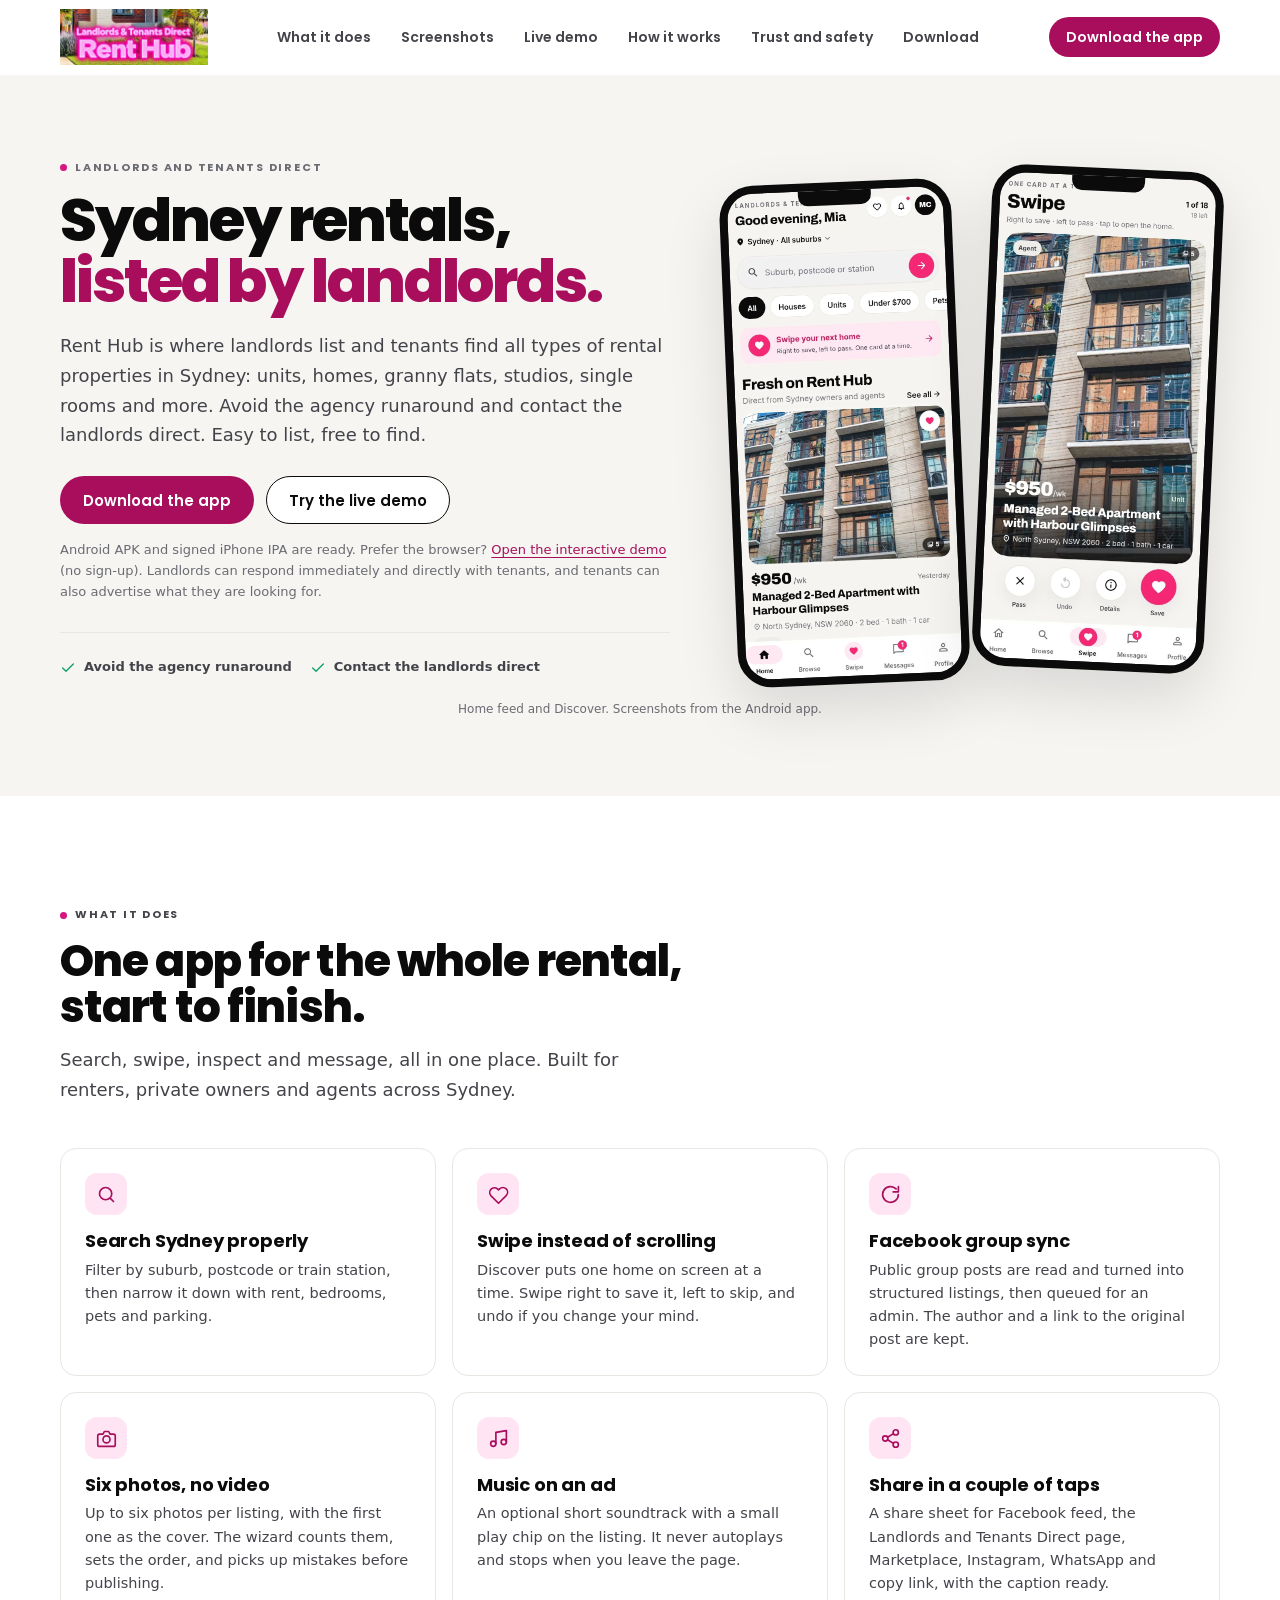
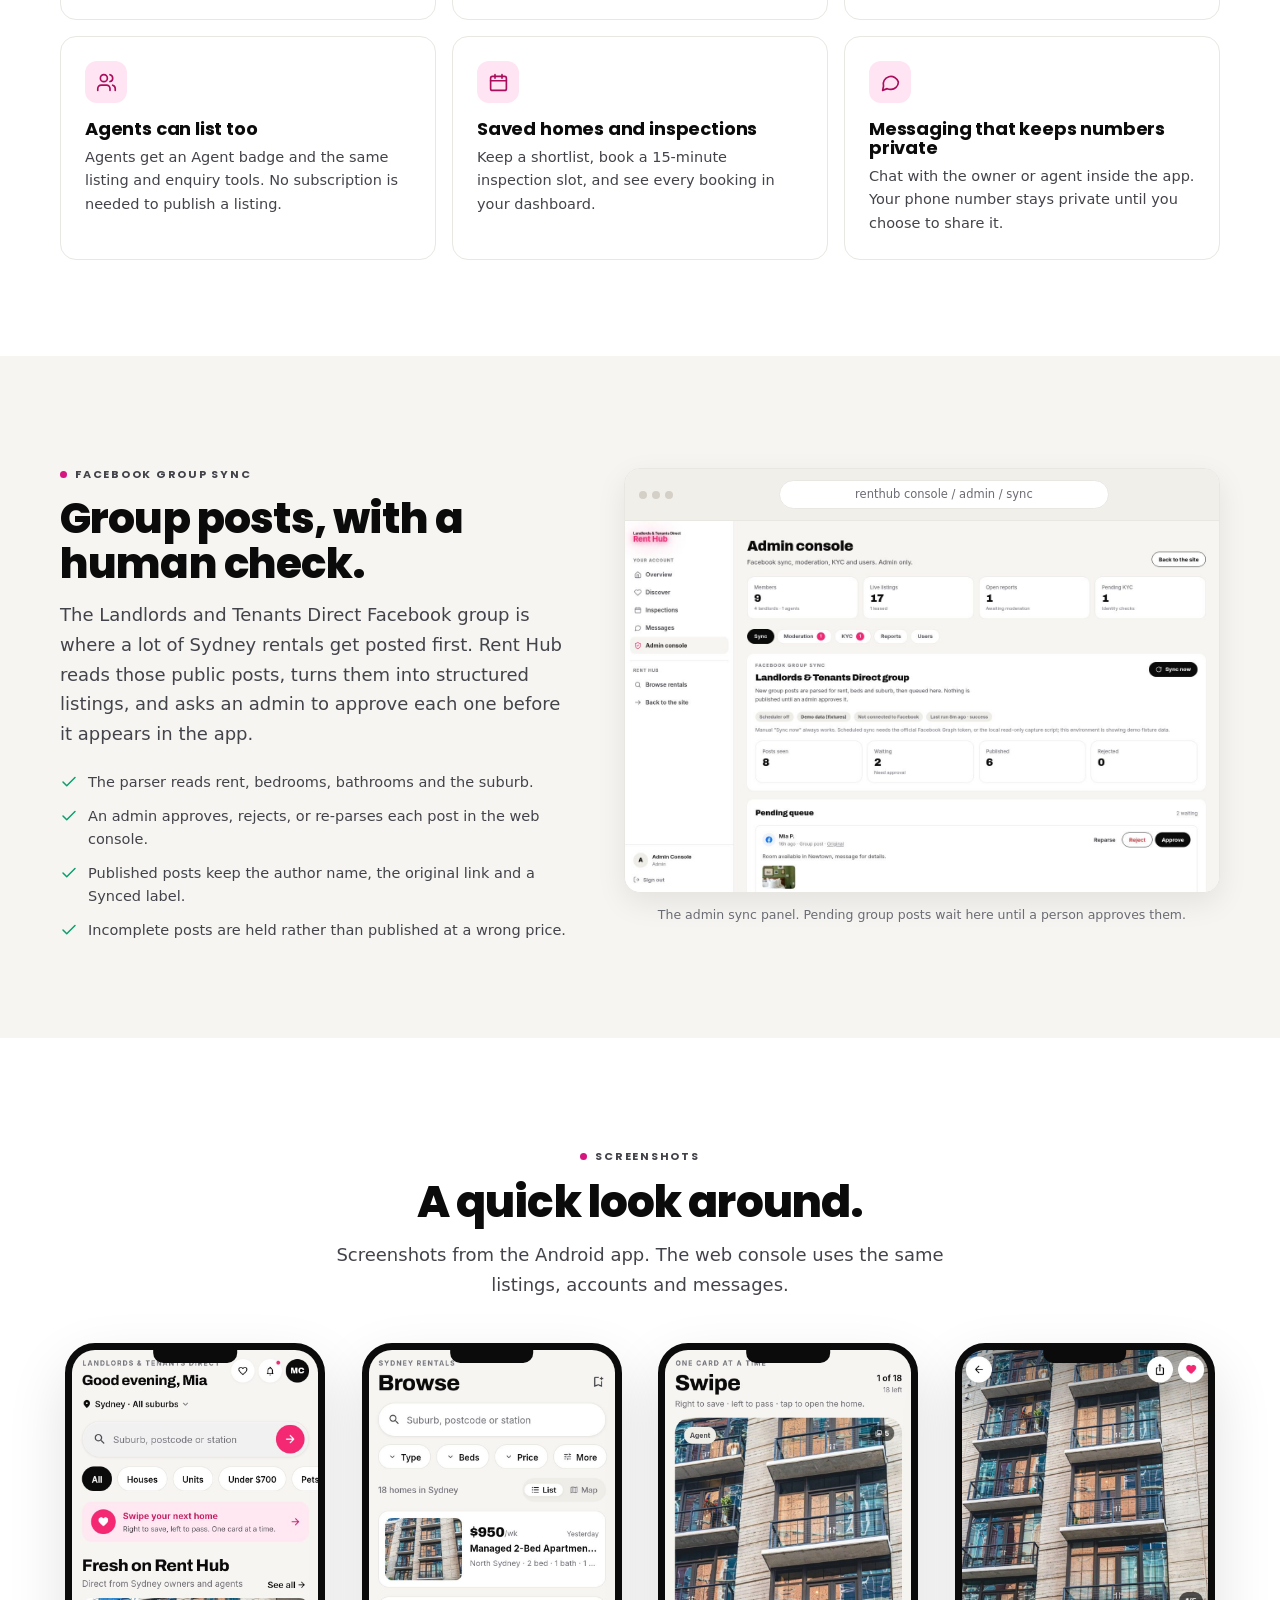
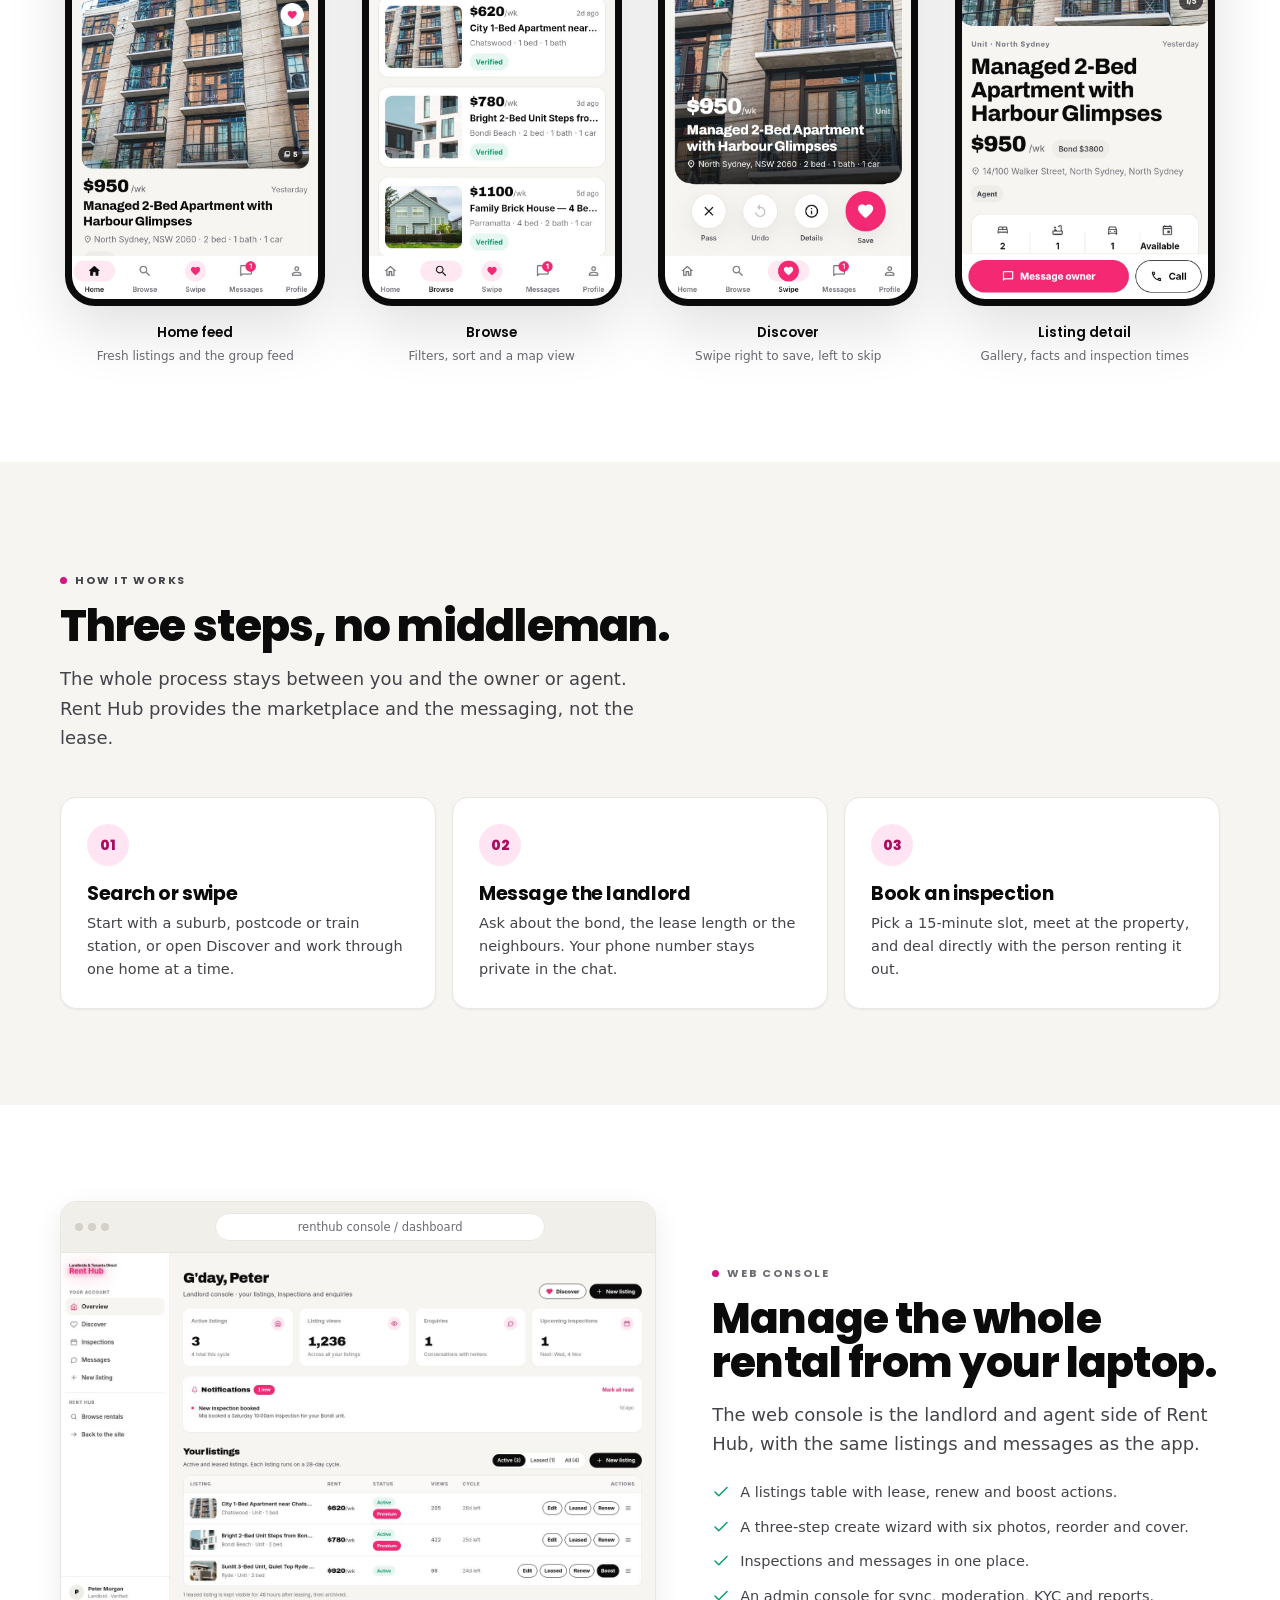
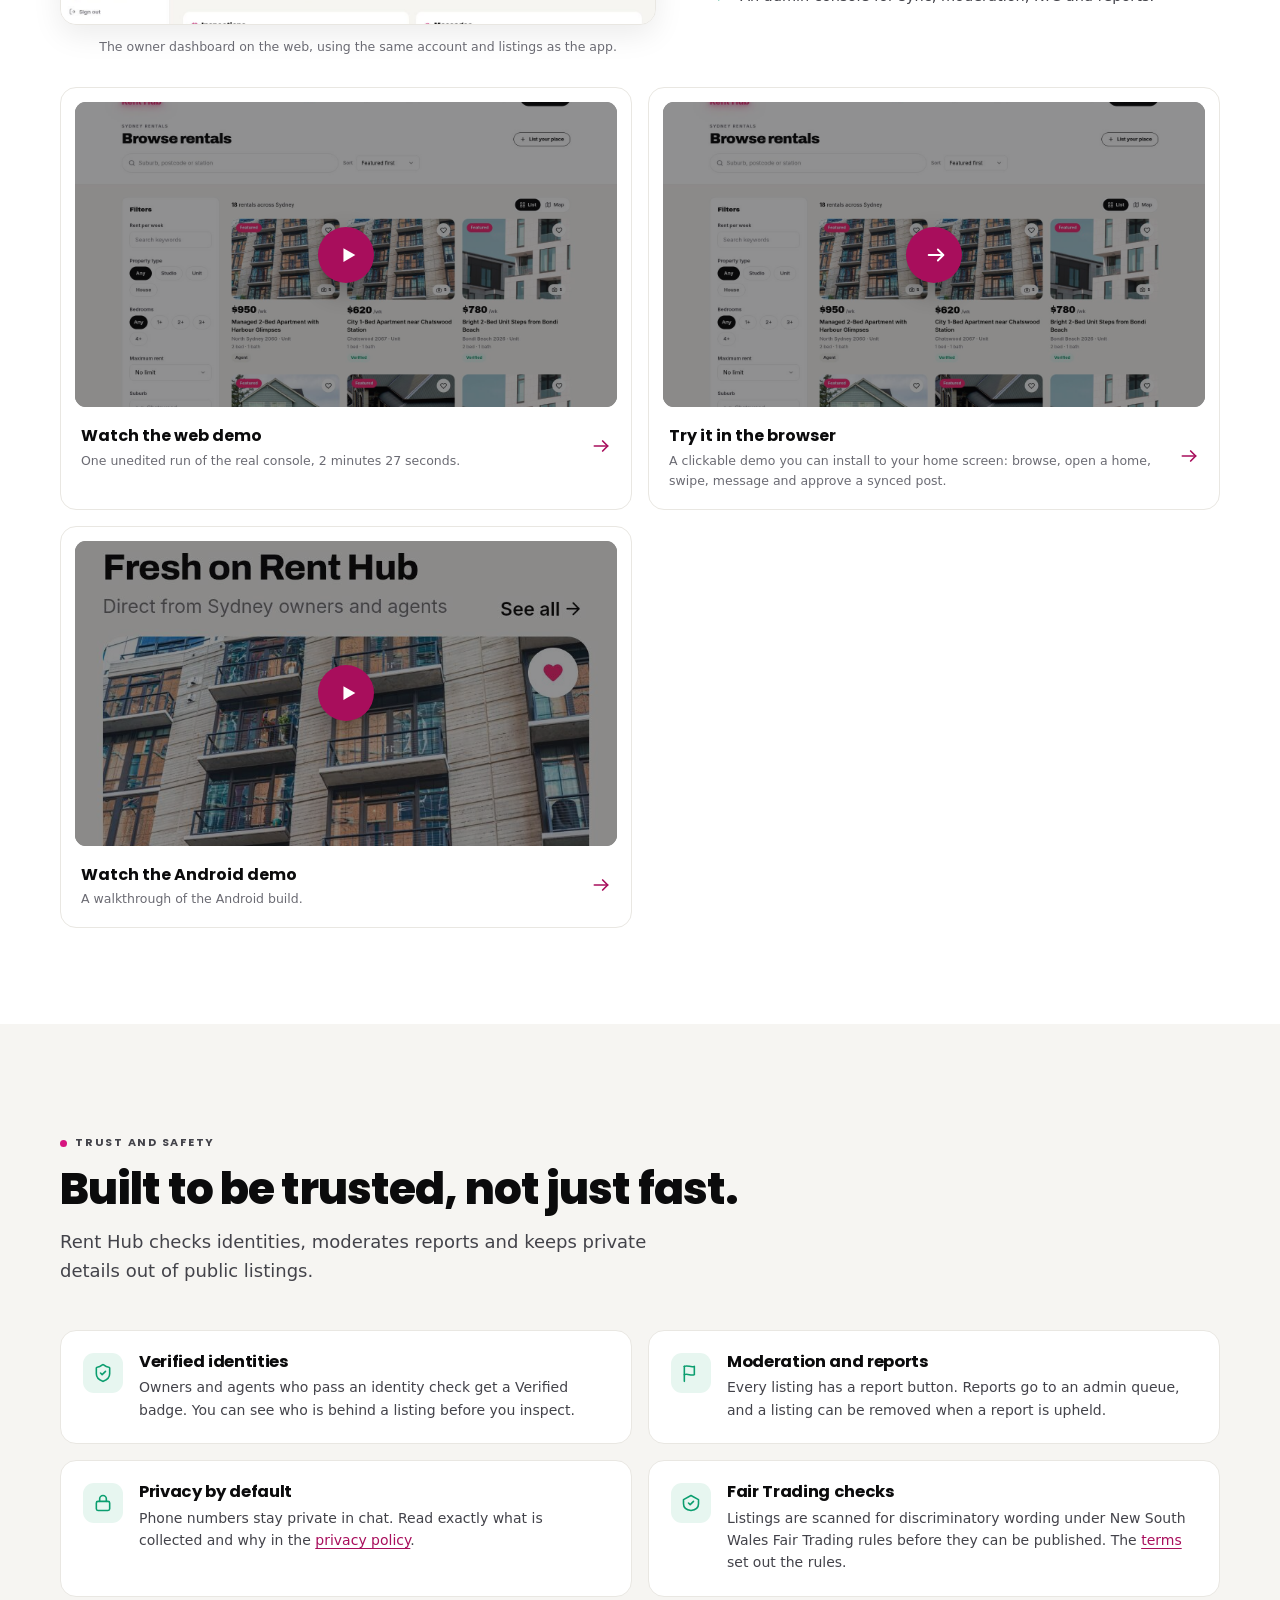
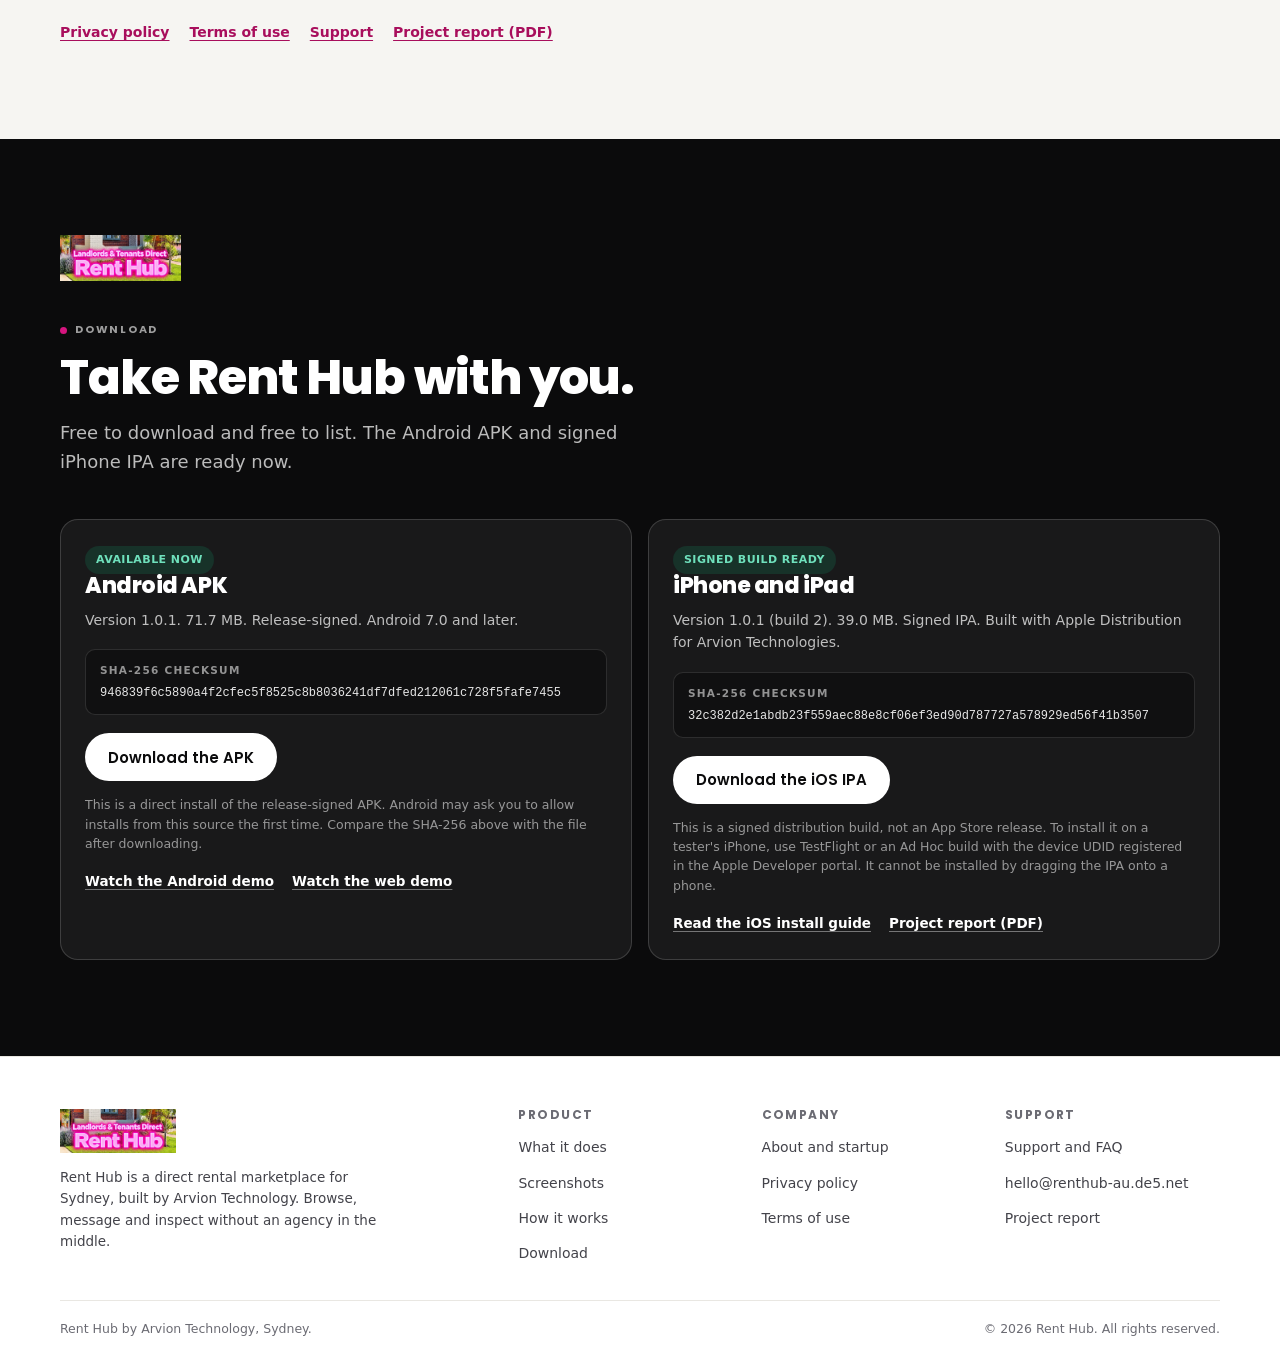
==== index.html @ e4b29b47 "Brand: padded house logo and dark-pink accent" ====
<!DOCTYPE html>
<html lang="en-AU">
<head>
  <meta charset="utf-8">
  <meta name="viewport" content="width=device-width, initial-scale=1">
  <title>Rent Hub | Sydney rentals listed by landlords</title>
  <meta name="description" content="Rent Hub is where landlords list and tenants find units, homes, granny flats, studios and single rooms across Sydney. Skip the agency run around, contact the landlord direct. Easy to list, free to find.">
  <meta name="theme-color" content="#F6F5F2">
  <link rel="icon" href="assets/brand/favicon.svg" type="image/svg+xml">
  <link rel="apple-touch-icon" href="assets/brand/apple-touch-icon.png">
  <meta property="og:type" content="website">
  <meta property="og:title" content="Rent Hub | Sydney rentals listed by landlords">
  <meta property="og:description" content="Landlords list, tenants find. Units, homes, granny flats, studios and single rooms across Sydney. Contact the landlord direct.">
  <meta property="og:image" content="https://renthub.de5.net/assets/brand/og.jpg">
  <meta name="twitter:card" content="summary_large_image">
  <meta name="twitter:title" content="Rent Hub | Sydney rentals listed by landlords">
  <meta name="twitter:image" content="https://renthub.de5.net/assets/brand/og.jpg">
  <link rel="preload" href="assets/fonts/Poppins-ExtraBold.ttf" as="font" type="font/ttf" crossorigin>
  <link rel="preload" as="image" href="assets/shots/mobile-home.webp" type="image/webp" fetchpriority="high">
  <link rel="stylesheet" href="styles.css">
  <link rel="manifest" href="manifest.webmanifest">
  <link rel="canonical" href="https://renthub.de5.net/">
  <script type="application/ld+json">{"@context":"https://schema.org","@type":"WebApplication","name":"Rent Hub","applicationCategory":"RealEstateApplication","operatingSystem":"Android, iOS, Web","url":"https://renthub.de5.net/","description":"Sydney rentals listed by landlords. Units, homes, granny flats, studios and single rooms. Contact the landlord direct.","offers":{"@type":"Offer","price":"0","priceCurrency":"AUD"},"publisher":{"@type":"Organization","name":"Arvion Technology","email":"hello@renthub-au.de5.net","url":"https://renthub.de5.net/"}}</script>
  <script src="app.js" defer></script>
</head>
<body>
  <a class="skip-link" href="#main">Skip to content</a>

  <header class="site-header" data-header>
    <div class="wrap header-inner">
      <a class="logo" href="index.html" aria-label="Rent Hub home">
        <img src="assets/brand/renthub-lockup.png" alt="Rent Hub, Landlords and Tenants Direct" width="1200" height="455">
      </a>
      <nav class="nav" aria-label="Main">
        <a href="#what">What it does</a>
        <a href="#screens">Screenshots</a>
        <a href="demo/">Live demo</a>
        <a href="#how">How it works</a>
        <a href="#trust">Trust and safety</a>
        <a href="#download">Download</a>
      </nav>
      <div class="header-actions">
        <a class="btn btn-pink btn-small" href="#download">Download the app</a>
        <button class="menu-toggle" type="button" aria-expanded="false" aria-controls="mobile-nav" data-menu-toggle>
          <span class="sr-only">Open menu</span>
          <svg viewBox="0 0 24 24" fill="none" stroke="currentColor" stroke-width="2" stroke-linecap="round" aria-hidden="true">
            <path d="M4 7h16M4 12h16M4 17h16"/>
          </svg>
        </button>
      </div>
    </div>
    <nav class="mobile-nav" id="mobile-nav" data-menu aria-label="Mobile">
      <div class="wrap inner">
        <a href="#what">What it does</a>
        <a href="#screens">Screenshots</a>
        <a href="demo/">Live demo</a>
        <a href="#how">How it works</a>
        <a href="#trust">Trust and safety</a>
        <a href="#download">Download</a>
        <a class="btn btn-pink" href="#download">Download the app</a>
      </div>
    </nav>
  </header>

  <main id="main">
    <section class="hero">
      <div class="wrap hero-grid">
        <div class="hero-copy">
          <p class="eyebrow"><span class="dot" aria-hidden="true"></span>Landlords and Tenants Direct</p>
          <h1>Sydney rentals,<br><span class="accent">listed by landlords.</span></h1>
          <p class="lede">
            Rent Hub is where landlords list and tenants find all types of rental properties in Sydney:
            units, homes, granny flats, studios, single rooms and more. Avoid the agency runaround and
            contact the landlords direct. Easy to list, free to find.
          </p>
          <div class="cta-row">
            <a class="btn btn-pink" href="https://github.com/sushant-me/renthub/releases/download/v1.0.1/RentHub-1.0.1-signed.apk">Download the app</a>
            <a class="btn btn-outline" href="demo/">Try the live demo</a>
          </div>
          <p class="hero-note">Android APK and signed iPhone IPA are ready. Prefer the browser? <a href="demo/">Open the interactive demo</a> (no sign-up). Landlords can respond immediately and directly with tenants, and tenants can also advertise what they are looking for.</p>
          <ul class="trust-row">
            <li>
              <svg viewBox="0 0 24 24" fill="none" stroke="currentColor" stroke-width="2" stroke-linecap="round" stroke-linejoin="round" aria-hidden="true"><path d="m20 6-11 11-5-5"/></svg>
              Avoid the agency runaround
            </li>
            <li>
              <svg viewBox="0 0 24 24" fill="none" stroke="currentColor" stroke-width="2" stroke-linecap="round" stroke-linejoin="round" aria-hidden="true"><path d="m20 6-11 11-5-5"/></svg>
              Contact the landlords direct
            </li>
          </ul>
        </div>
        <div class="hero-phones">
          <div class="phone phone-a">
            <picture>
              <source srcset="assets/shots/mobile-home.webp" type="image/webp">
              <img src="assets/shots/mobile-home.jpg" alt="Rent Hub home feed on Android, showing Sydney rental listings with prices and suburbs" width="780" height="1688" fetchpriority="high">
            </picture>
          </div>
          <div class="phone phone-b">
            <picture>
              <source srcset="assets/shots/mobile-discover.webp" type="image/webp">
              <img src="assets/shots/mobile-discover.jpg" alt="Rent Hub Discover swipe deck on Android showing a rental card" width="780" height="1688">
            </picture>
          </div>
        </div>
      </div>
      <p class="wrap phone-caption">Home feed and Discover. Screenshots from the Android app.</p>
    </section>

    <section class="section section-white" id="what">
      <div class="wrap">
        <div class="section-head">
          <p class="eyebrow"><span class="dot" aria-hidden="true"></span>What it does</p>
          <h2>One app for the whole rental, start to finish.</h2>
          <p class="lede">Search, swipe, inspect and message, all in one place. Built for renters, private owners and agents across Sydney.</p>
        </div>
        <div class="feature-grid">
          <article class="feature">
            <span class="icon" aria-hidden="true">
              <svg viewBox="0 0 24 24" fill="none" stroke="currentColor" stroke-width="1.9" stroke-linecap="round" stroke-linejoin="round"><circle cx="11" cy="11" r="7"/><path d="m20 20-3.6-3.6"/></svg>
            </span>
            <h3>Search Sydney properly</h3>
            <p>Filter by suburb, postcode or train station, then narrow it down with rent, bedrooms, pets and parking.</p>
          </article>
          <article class="feature">
            <span class="icon" aria-hidden="true">
              <svg viewBox="0 0 24 24" fill="none" stroke="currentColor" stroke-width="1.9" stroke-linecap="round" stroke-linejoin="round"><path d="M20.8 5.6a5.4 5.4 0 0 0-7.6 0L12 6.8l-1.2-1.2a5.4 5.4 0 0 0-7.6 7.6L12 22l8.8-8.8a5.4 5.4 0 0 0 0-7.6Z"/></svg>
            </span>
            <h3>Swipe instead of scrolling</h3>
            <p>Discover puts one home on screen at a time. Swipe right to save it, left to skip, and undo if you change your mind.</p>
          </article>
          <article class="feature">
            <span class="icon" aria-hidden="true">
              <svg viewBox="0 0 24 24" fill="none" stroke="currentColor" stroke-width="1.9" stroke-linecap="round" stroke-linejoin="round"><path d="M21 12a9 9 0 1 1-2.6-6.4"/><path d="M21 3v6h-6"/></svg>
            </span>
            <h3>Facebook group sync</h3>
            <p>Public group posts are read and turned into structured listings, then queued for an admin. The author and a link to the original post are kept.</p>
          </article>
          <article class="feature">
            <span class="icon" aria-hidden="true">
              <svg viewBox="0 0 24 24" fill="none" stroke="currentColor" stroke-width="1.9" stroke-linecap="round" stroke-linejoin="round"><path d="M14.5 4h-5L8 7H4a2 2 0 0 0-2 2v10a2 2 0 0 0 2 2h16a2 2 0 0 0 2-2V9a2 2 0 0 0-2-2h-4l-1.5-3Z"/><circle cx="12" cy="13" r="4"/></svg>
            </span>
            <h3>Six photos, no video</h3>
            <p>Up to six photos per listing, with the first one as the cover. The wizard counts them, sets the order, and picks up mistakes before publishing.</p>
          </article>
          <article class="feature">
            <span class="icon" aria-hidden="true">
              <svg viewBox="0 0 24 24" fill="none" stroke="currentColor" stroke-width="1.9" stroke-linecap="round" stroke-linejoin="round"><path d="M9 18V5l12-2v13"/><circle cx="6" cy="18" r="3"/><circle cx="18" cy="16" r="3"/></svg>
            </span>
            <h3>Music on an ad</h3>
            <p>An optional short soundtrack with a small play chip on the listing. It never autoplays and stops when you leave the page.</p>
          </article>
          <article class="feature">
            <span class="icon" aria-hidden="true">
              <svg viewBox="0 0 24 24" fill="none" stroke="currentColor" stroke-width="1.9" stroke-linecap="round" stroke-linejoin="round"><circle cx="18" cy="5" r="3"/><circle cx="6" cy="12" r="3"/><circle cx="18" cy="19" r="3"/><path d="m8.6 10.6 6.8-4.2M8.6 13.4l6.8 4.2"/></svg>
            </span>
            <h3>Share in a couple of taps</h3>
            <p>A share sheet for Facebook feed, the Landlords and Tenants Direct page, Marketplace, Instagram, WhatsApp and copy link, with the caption ready.</p>
          </article>
          <article class="feature">
            <span class="icon" aria-hidden="true">
              <svg viewBox="0 0 24 24" fill="none" stroke="currentColor" stroke-width="1.9" stroke-linecap="round" stroke-linejoin="round"><path d="M16 21v-2a4 4 0 0 0-4-4H6a4 4 0 0 0-4 4v2"/><circle cx="9" cy="7" r="4"/><path d="M22 21v-2a4 4 0 0 0-3-3.9M16 3.1a4 4 0 0 1 0 7.8"/></svg>
            </span>
            <h3>Agents can list too</h3>
            <p>Agents get an Agent badge and the same listing and enquiry tools. No subscription is needed to publish a listing.</p>
          </article>
          <article class="feature">
            <span class="icon" aria-hidden="true">
              <svg viewBox="0 0 24 24" fill="none" stroke="currentColor" stroke-width="1.9" stroke-linecap="round" stroke-linejoin="round"><rect x="3" y="5" width="18" height="16" rx="2"/><path d="M16 3v4M8 3v4M3 10h18"/></svg>
            </span>
            <h3>Saved homes and inspections</h3>
            <p>Keep a shortlist, book a 15-minute inspection slot, and see every booking in your dashboard.</p>
          </article>
          <article class="feature">
            <span class="icon" aria-hidden="true">
              <svg viewBox="0 0 24 24" fill="none" stroke="currentColor" stroke-width="1.9" stroke-linecap="round" stroke-linejoin="round"><path d="M21 11.5a8.4 8.4 0 0 1-9 8.4 8.7 8.7 0 0 1-3.8-.9L3 21l1-4.7a8.4 8.4 0 1 1 17-4.8Z"/></svg>
            </span>
            <h3>Messaging that keeps numbers private</h3>
            <p>Chat with the owner or agent inside the app. Your phone number stays private until you choose to share it.</p>
          </article>
        </div>
      </div>
    </section>

    <section class="section section-mist" id="sync">
      <div class="wrap split">
        <div class="split-copy">
          <p class="eyebrow"><span class="dot" aria-hidden="true"></span>Facebook group sync</p>
          <h2>Group posts, with a human check.</h2>
          <p class="lede">
            The Landlords and Tenants Direct Facebook group is where a lot of Sydney rentals get posted first.
            Rent Hub reads those public posts, turns them into structured listings, and asks an admin to approve
            each one before it appears in the app.
          </p>
          <ul class="check-list">
            <li>
              <svg viewBox="0 0 24 24" fill="none" stroke="currentColor" stroke-width="2" stroke-linecap="round" stroke-linejoin="round" aria-hidden="true"><path d="m20 6-11 11-5-5"/></svg>
              The parser reads rent, bedrooms, bathrooms and the suburb.
            </li>
            <li>
              <svg viewBox="0 0 24 24" fill="none" stroke="currentColor" stroke-width="2" stroke-linecap="round" stroke-linejoin="round" aria-hidden="true"><path d="m20 6-11 11-5-5"/></svg>
              An admin approves, rejects, or re-parses each post in the web console.
            </li>
            <li>
              <svg viewBox="0 0 24 24" fill="none" stroke="currentColor" stroke-width="2" stroke-linecap="round" stroke-linejoin="round" aria-hidden="true"><path d="m20 6-11 11-5-5"/></svg>
              Published posts keep the author name, the original link and a Synced label.
            </li>
            <li>
              <svg viewBox="0 0 24 24" fill="none" stroke="currentColor" stroke-width="2" stroke-linecap="round" stroke-linejoin="round" aria-hidden="true"><path d="m20 6-11 11-5-5"/></svg>
              Incomplete posts are held rather than published at a wrong price.
            </li>
          </ul>
        </div>
        <figure>
          <div class="browser">
            <div class="browser-bar">
              <span class="browser-dots" aria-hidden="true"><span></span><span></span><span></span></span>
              <span class="browser-url">renthub console / admin / sync</span>
            </div>
            <img loading="lazy" src="assets/shots/desktop-admin.jpg" alt="Rent Hub admin console showing the Facebook sync panel, pending queue and recent sync runs" width="1440" height="900">
          </div>
          <figcaption class="figure-caption">The admin sync panel. Pending group posts wait here until a person approves them.</figcaption>
        </figure>
      </div>
    </section>

    <section class="section section-white" id="screens">
      <div class="wrap">
        <div class="section-head center">
          <p class="eyebrow"><span class="dot" aria-hidden="true"></span>Screenshots</p>
          <h2>A quick look around.</h2>
          <p class="lede">Screenshots from the Android app. The web console uses the same listings, accounts and messages.</p>
        </div>
        <div class="screens">
          <figure class="screen">
            <div class="phone"><img loading="lazy" src="assets/shots/mobile-home.jpg" alt="Home feed with a Sydney rental listing and a synced Facebook section" width="780" height="1688"></div>
            <figcaption>Home feed <span class="meta">Fresh listings and the group feed</span></figcaption>
          </figure>
          <figure class="screen">
            <div class="phone"><img loading="lazy" src="assets/shots/mobile-browse.jpg" alt="Browse screen with rental cards" width="780" height="1688"></div>
            <figcaption>Browse <span class="meta">Filters, sort and a map view</span></figcaption>
          </figure>
          <figure class="screen">
            <div class="phone"><img loading="lazy" src="assets/shots/mobile-discover.jpg" alt="Discover swipe deck with a rental card" width="780" height="1688"></div>
            <figcaption>Discover <span class="meta">Swipe right to save, left to skip</span></figcaption>
          </figure>
          <figure class="screen">
            <div class="phone"><img loading="lazy" src="assets/shots/mobile-listing.jpg" alt="Listing detail with gallery, rent and contact buttons" width="780" height="1688"></div>
            <figcaption>Listing detail <span class="meta">Gallery, facts and inspection times</span></figcaption>
          </figure>
        </div>
      </div>
    </section>

    <section class="section section-mist" id="how">
      <div class="wrap">
        <div class="section-head">
          <p class="eyebrow"><span class="dot" aria-hidden="true"></span>How it works</p>
          <h2>Three steps, no middleman.</h2>
          <p class="lede">The whole process stays between you and the owner or agent. Rent Hub provides the marketplace and the messaging, not the lease.</p>
        </div>
        <ol class="steps">
          <li class="step">
            <span class="step-num">01</span>
            <h3>Search or swipe</h3>
            <p>Start with a suburb, postcode or train station, or open Discover and work through one home at a time.</p>
          </li>
          <li class="step">
            <span class="step-num">02</span>
            <h3>Message the landlord</h3>
            <p>Ask about the bond, the lease length or the neighbours. Your phone number stays private in the chat.</p>
          </li>
          <li class="step">
            <span class="step-num">03</span>
            <h3>Book an inspection</h3>
            <p>Pick a 15-minute slot, meet at the property, and deal directly with the person renting it out.</p>
          </li>
        </ol>
      </div>
    </section>

    <section class="section section-white" id="web">
      <div class="wrap">
        <div class="web-split">
          <figure>
            <div class="browser">
              <div class="browser-bar">
                <span class="browser-dots" aria-hidden="true"><span></span><span></span><span></span></span>
                <span class="browser-url">renthub console / dashboard</span>
              </div>
              <img loading="lazy" src="assets/shots/desktop-dashboard.jpg" alt="Rent Hub owner dashboard on the web with stats, notifications and a listings table" width="1440" height="900">
            </div>
            <figcaption class="figure-caption">The owner dashboard on the web, using the same account and listings as the app.</figcaption>
          </figure>
          <div class="web-copy">
            <p class="eyebrow"><span class="dot" aria-hidden="true"></span>Web console</p>
            <h2>Manage the whole rental from your laptop.</h2>
            <p class="lede">The web console is the landlord and agent side of Rent Hub, with the same listings and messages as the app.</p>
            <ul class="check-list">
              <li>
                <svg viewBox="0 0 24 24" fill="none" stroke="currentColor" stroke-width="2" stroke-linecap="round" stroke-linejoin="round" aria-hidden="true"><path d="m20 6-11 11-5-5"/></svg>
                A listings table with lease, renew and boost actions.
              </li>
              <li>
                <svg viewBox="0 0 24 24" fill="none" stroke="currentColor" stroke-width="2" stroke-linecap="round" stroke-linejoin="round" aria-hidden="true"><path d="m20 6-11 11-5-5"/></svg>
                A three-step create wizard with six photos, reorder and cover.
              </li>
              <li>
                <svg viewBox="0 0 24 24" fill="none" stroke="currentColor" stroke-width="2" stroke-linecap="round" stroke-linejoin="round" aria-hidden="true"><path d="m20 6-11 11-5-5"/></svg>
                Inspections and messages in one place.
              </li>
              <li>
                <svg viewBox="0 0 24 24" fill="none" stroke="currentColor" stroke-width="2" stroke-linecap="round" stroke-linejoin="round" aria-hidden="true"><path d="m20 6-11 11-5-5"/></svg>
                An admin console for sync, moderation, KYC and reports.
              </li>
            </ul>
          </div>
        </div>
        <div class="demo-grid">
          <a class="demo-card" href="https://github.com/sushant-me/renthub/releases/download/v1.0.0/RentHub-Web-Demo.mp4" target="_blank" rel="noopener">
            <span class="demo-thumb">
              <img loading="lazy" src="assets/shots/desktop-browse.jpg" alt="" width="1440" height="900">
              <span class="play" aria-hidden="true">
                <svg viewBox="0 0 24 24" fill="currentColor"><path d="M7 4.5v15l13-7.5-13-7.5Z"/></svg>
              </span>
            </span>
            <span class="demo-body">
              <span>
                <strong>Watch the web demo</strong>
                <span>One unedited run of the real console, 2 minutes 27 seconds.</span>
              </span>
              <svg class="demo-arrow" viewBox="0 0 24 24" fill="none" stroke="currentColor" stroke-width="2" stroke-linecap="round" stroke-linejoin="round" aria-hidden="true"><path d="M4 12h16"/><path d="m14 6 6 6-6 6"/></svg>
            </span>
          </a>
          <a class="demo-card" href="demo/">
            <span class="demo-thumb">
              <img loading="lazy" src="assets/shots/desktop-browse.jpg" alt="" width="1440" height="900">
              <span class="play" aria-hidden="true">
                <svg viewBox="0 0 24 24" fill="none" stroke="currentColor" stroke-width="2" stroke-linecap="round" stroke-linejoin="round"><path d="M4 12h16"/><path d="m14 6 6 6-6 6"/></svg>
              </span>
            </span>
            <span class="demo-body">
              <span>
                <strong>Try it in the browser</strong>
                <span>A clickable demo you can install to your home screen: browse, open a home, swipe, message and approve a synced post.</span>
              </span>
              <svg class="demo-arrow" viewBox="0 0 24 24" fill="none" stroke="currentColor" stroke-width="2" stroke-linecap="round" stroke-linejoin="round" aria-hidden="true"><path d="M4 12h16"/><path d="m14 6 6 6-6 6"/></svg>
            </span>
          </a>
          <a class="demo-card" href="https://github.com/sushant-me/renthub/releases/download/v1.0.0/RentHub-APK-Emulator-Clip.mp4" target="_blank" rel="noopener">
            <span class="demo-thumb">
              <img loading="lazy" src="assets/shots/mobile-home.jpg" alt="" width="780" height="1688">
              <span class="play" aria-hidden="true">
                <svg viewBox="0 0 24 24" fill="currentColor"><path d="M7 4.5v15l13-7.5-13-7.5Z"/></svg>
              </span>
            </span>
            <span class="demo-body">
              <span>
                <strong>Watch the Android demo</strong>
                <span>A walkthrough of the Android build.</span>
              </span>
              <svg class="demo-arrow" viewBox="0 0 24 24" fill="none" stroke="currentColor" stroke-width="2" stroke-linecap="round" stroke-linejoin="round" aria-hidden="true"><path d="M4 12h16"/><path d="m14 6 6 6-6 6"/></svg>
            </span>
          </a>
        </div>
      </div>
    </section>

    <section class="section section-mist" id="trust">
      <div class="wrap">
        <div class="section-head">
          <p class="eyebrow"><span class="dot" aria-hidden="true"></span>Trust and safety</p>
          <h2>Built to be trusted, not just fast.</h2>
          <p class="lede">Rent Hub checks identities, moderates reports and keeps private details out of public listings.</p>
        </div>
        <div class="trust-grid">
          <article class="trust-item">
            <span class="icon" aria-hidden="true">
              <svg viewBox="0 0 24 24" fill="none" stroke="currentColor" stroke-width="1.9" stroke-linecap="round" stroke-linejoin="round"><path d="M20 13c0 5-3.5 7.5-7.7 9a1 1 0 0 1-.6 0C7.5 20.5 4 18 4 13V6a1 1 0 0 1 1-1c2 0 4.5-1.2 6.2-2.7a1.2 1.2 0 0 1 1.6 0C14.5 3.8 17 5 19 5a1 1 0 0 1 1 1Z"/><path d="m9 12 2 2 4-4"/></svg>
            </span>
            <div>
              <h3>Verified identities</h3>
              <p>Owners and agents who pass an identity check get a Verified badge. You can see who is behind a listing before you inspect.</p>
            </div>
          </article>
          <article class="trust-item">
            <span class="icon" aria-hidden="true">
              <svg viewBox="0 0 24 24" fill="none" stroke="currentColor" stroke-width="1.9" stroke-linecap="round" stroke-linejoin="round"><path d="M4 22V4"/><path d="M4 4c4-2 8 2 12 0v10c-4 2-8-2-12 0"/></svg>
            </span>
            <div>
              <h3>Moderation and reports</h3>
              <p>Every listing has a report button. Reports go to an admin queue, and a listing can be removed when a report is upheld.</p>
            </div>
          </article>
          <article class="trust-item">
            <span class="icon" aria-hidden="true">
              <svg viewBox="0 0 24 24" fill="none" stroke="currentColor" stroke-width="1.9" stroke-linecap="round" stroke-linejoin="round"><rect x="4" y="10" width="16" height="11" rx="2"/><path d="M8 10V7a4 4 0 0 1 8 0v3"/></svg>
            </span>
            <div>
              <h3>Privacy by default</h3>
              <p>Phone numbers stay private in chat. Read exactly what is collected and why in the <a href="privacy.html">privacy policy</a>.</p>
            </div>
          </article>
          <article class="trust-item">
            <span class="icon" aria-hidden="true">
              <svg viewBox="0 0 24 24" fill="none" stroke="currentColor" stroke-width="1.9" stroke-linecap="round" stroke-linejoin="round"><path d="M12 3 3 8v5c0 5 4 7.5 9 8 5-.5 9-3 9-8V8Z"/><path d="m9 12 2 2 4-4"/></svg>
            </span>
            <div>
              <h3>Fair Trading checks</h3>
              <p>Listings are scanned for discriminatory wording under New South Wales Fair Trading rules before they can be published. The <a href="terms.html">terms</a> set out the rules.</p>
            </div>
          </article>
        </div>
        <div class="legal-links">
          <a href="privacy.html">Privacy policy</a>
          <a href="terms.html">Terms of use</a>
          <a href="support.html">Support</a>
          <a href="https://github.com/sushant-me/renthub/releases/download/v1.0.0/RentHub-Project-Report.pdf" target="_blank" rel="noopener">Project report (PDF)</a>
        </div>
      </div>
    </section>

    <section class="download" id="download">
      <div class="wrap">
        <img class="download-lockup" src="assets/brand/renthub-lockup-white.png" alt="Rent Hub, Landlords and Tenants Direct" width="1200" height="455">
        <div class="section-head">
          <p class="eyebrow"><span class="dot" aria-hidden="true"></span>Download</p>
          <h2>Take Rent Hub with you.</h2>
          <p class="lede">Free to download and free to list. The Android APK and signed iPhone IPA are ready now.</p>
        </div>
        <div class="download-grid">
          <article class="download-card">
            <span class="status-pill live">Available now</span>
            <h3>Android APK</h3>
            <p class="download-meta">Version 1.0.1. 71.7 MB. Release-signed. Android 7.0 and later.</p>
            <div class="checksum">
              <span>SHA-256 checksum</span>
              <code>946839f6c5890a4f2cfec5f8525c8b8036241df7dfed212061c728f5fafe7455</code>
            </div>
            <a class="btn btn-light" href="https://github.com/sushant-me/renthub/releases/download/v1.0.1/RentHub-1.0.1-signed.apk">Download the APK</a>
            <p class="download-note">
              This is a direct install of the release-signed APK. Android may ask you to allow installs from this source the first time. Compare the SHA-256 above with the file after downloading.
            </p>
            <div class="download-links">
              <a href="https://github.com/sushant-me/renthub/releases/download/v1.0.0/RentHub-APK-Emulator-Clip.mp4" target="_blank" rel="noopener">Watch the Android demo</a>
              <a href="https://github.com/sushant-me/renthub/releases/download/v1.0.0/RentHub-Web-Demo.mp4" target="_blank" rel="noopener">Watch the web demo</a>
            </div>
          </article>
          <article class="download-card">
            <span class="status-pill live">Signed build ready</span>
            <h3>iPhone and iPad</h3>
            <p class="download-meta">Version 1.0.1 (build 2). 39.0 MB. Signed IPA. Built with Apple Distribution for Arvion Technologies.</p>
            <div class="checksum">
              <span>SHA-256 checksum</span>
              <code>32c382d2e1abdb23f559aec88e8cf06ef3ed90d787727a578929ed56f41b3507</code>
            </div>
            <a class="btn btn-light" href="https://github.com/sushant-me/renthub/releases/download/v1.0.1/RentHub-signed.ipa">Download the iOS IPA</a>
            <p class="download-note">
              This is a signed distribution build, not an App Store release. To install it on a tester's
              iPhone, use TestFlight or an Ad Hoc build with the device UDID registered in the Apple
              Developer portal. It cannot be installed by dragging the IPA onto a phone.
            </p>
            <div class="download-links">
              <a href="support.html">Read the iOS install guide</a>
              <a href="https://github.com/sushant-me/renthub/releases/download/v1.0.0/RentHub-Project-Report.pdf" target="_blank" rel="noopener">Project report (PDF)</a>
            </div>
          </article>
        </div>
      </div>
    </section>
  </main>

  <footer class="site-footer">
    <div class="wrap">
      <div class="footer-grid">
        <div class="footer-brand">
          <img src="assets/brand/renthub-lockup.png" alt="Rent Hub, Landlords and Tenants Direct" width="1200" height="455">
          <p>Rent Hub is a direct rental marketplace for Sydney, built by Arvion Technology. Browse, message and inspect without an agency in the middle.</p>
        </div>
        <div class="footer-col">
          <h2>Product</h2>
          <ul>
            <li><a href="#what">What it does</a></li>
            <li><a href="#screens">Screenshots</a></li>
            <li><a href="#how">How it works</a></li>
            <li><a href="#download">Download</a></li>
          </ul>
        </div>
        <div class="footer-col">
          <h2>Company</h2>
          <ul>
            <li><a href="startup.html">About and startup</a></li>
            <li><a href="privacy.html">Privacy policy</a></li>
            <li><a href="terms.html">Terms of use</a></li>
          </ul>
        </div>
        <div class="footer-col">
          <h2>Support</h2>
          <ul>
            <li><a href="support.html">Support and FAQ</a></li>
            <li><a href="mailto:hello@renthub-au.de5.net?subject=Rent%20Hub%20enquiry">hello@renthub-au.de5.net</a></li>
            <li><a href="https://github.com/sushant-me/renthub/releases/download/v1.0.0/RentHub-Project-Report.pdf" target="_blank" rel="noopener">Project report</a></li>
          </ul>
        </div>
      </div>
      <div class="footer-bottom">
        <p>Rent Hub by Arvion Technology, Sydney.</p>
        <p>© <span data-year>2026</span> Rent Hub. All rights reserved.</p>
      </div>
    </div>
  </footer>
</body>
</html>
---- styles.css ----
/* Rent Hub static showcase
   Palette: mist F6F5F2, paper FFFFFF, ink 0B0B0C, hot pink F52874.
   Poppins is self-hosted for the logo lockup and display headings. */

@font-face {
  font-family: "Poppins";
  src: url("assets/fonts/Poppins-SemiBold.ttf") format("truetype");
  font-weight: 600;
  font-style: normal;
  font-display: swap;
}
@font-face {
  font-family: "Poppins";
  src: url("assets/fonts/Poppins-Bold.ttf") format("truetype");
  font-weight: 700;
  font-style: normal;
  font-display: swap;
}
@font-face {
  font-family: "Poppins";
  src: url("assets/fonts/Poppins-ExtraBold.ttf") format("truetype");
  font-weight: 800;
  font-style: normal;
  font-display: swap;
}
:root {
  --mist: #f6f5f2;
  --mist-2: #efede8;
  --paper: #ffffff;
  --ink: #0b0b0c;
  --ink-soft: #43434a;
  --muted: #6b6b73;
  --line: #e9e7e2;
  --pink: #d6157f;
  --pink-deep: #a80e5c;
  --pink-soft: #ffe4f3;
  --green: #0b9e6f;
  --green-soft: #e7f6f0;
  --amber: #b7791f;
  --amber-soft: #fbf2e2;
  --display: "Poppins", "Archivo", ui-sans-serif, system-ui, sans-serif;
  --sans: ui-sans-serif, system-ui, -apple-system, "Segoe UI", Roboto, "Helvetica Neue", Arial, sans-serif;
  --shadow-sm: 0 1px 2px rgba(11, 11, 12, 0.06);
  --shadow-md: 0 10px 30px rgba(11, 11, 12, 0.08);
  --shadow-lg: 0 24px 60px rgba(11, 11, 12, 0.12);
  --wrap: 1160px;
  color-scheme: light;
}

*,
*::before,
*::after {
  box-sizing: border-box;
}

section[id],
main[id] {
  scroll-margin-top: 92px;
}

html {
  scroll-behavior: smooth;
  -webkit-text-size-adjust: 100%;
}

body {
  margin: 0;
  background: var(--mist);
  color: var(--ink-soft);
  font-family: var(--sans);
  font-size: 17px;
  line-height: 1.6;
  -webkit-font-smoothing: antialiased;
  overflow-x: hidden;
}

@media (prefers-reduced-motion: reduce) {
  html {
    scroll-behavior: auto;
  }
  * {
    transition-duration: 0.01ms !important;
  }
}

img {
  max-width: 100%;
  display: block;
}

a {
  color: var(--pink-deep);
  text-decoration-thickness: 1px;
  text-underline-offset: 3px;
}

a:hover {
  color: #a80e46;
}

:focus-visible {
  outline: 2px solid var(--pink);
  outline-offset: 3px;
  border-radius: 4px;
}

h1,
h2,
h3,
h4 {
  margin: 0;
  font-family: var(--display);
  color: var(--ink);
  line-height: 1.06;
  letter-spacing: -0.02em;
}

p {
  margin: 0;
}

ul,
ol {
  margin: 0;
  padding: 0;
  list-style: none;
}

figure {
  margin: 0;
}

code {
  font-family: ui-monospace, SFMono-Regular, Menlo, Consolas, monospace;
  font-size: 0.9em;
  overflow-wrap: anywhere;
}

.sr-only {
  position: absolute;
  width: 1px;
  height: 1px;
  padding: 0;
  margin: -1px;
  overflow: hidden;
  clip: rect(0 0 0 0);
  white-space: nowrap;
  border: 0;
}

.skip-link {
  position: absolute;
  left: 16px;
  top: -80px;
  z-index: 100;
  background: var(--ink);
  color: #fff;
  padding: 10px 16px;
  border-radius: 999px;
  font-weight: 600;
  transition: top 0.15s ease;
}
.skip-link:focus {
  top: 12px;
  color: #fff;
}

.wrap {
  width: min(100% - 40px, var(--wrap));
  margin-inline: auto;
}

.eyebrow {
  display: inline-flex;
  align-items: center;
  gap: 8px;
  margin: 0 0 14px;
  font-family: var(--display);
  font-size: 11px;
  font-weight: 700;
  letter-spacing: 0.16em;
  text-transform: uppercase;
  color: var(--muted);
}
.eyebrow .dot {
  width: 7px;
  height: 7px;
  border-radius: 50%;
  background: var(--pink);
}

.lede {
  font-size: clamp(16px, 1.6vw, 18px);
  line-height: 1.65;
  color: var(--ink-soft);
  max-width: 34em;
}

/* Buttons */
.btn {
  display: inline-flex;
  align-items: center;
  justify-content: center;
  gap: 9px;
  min-height: 48px;
  padding: 0 22px;
  border-radius: 999px;
  border: 1px solid transparent;
  font-family: var(--display);
  font-size: 15px;
  font-weight: 600;
  line-height: 1;
  text-decoration: none;
  transition: background-color 0.15s ease, border-color 0.15s ease, color 0.15s ease, transform 0.15s ease;
  cursor: pointer;
}
.btn:active {
  transform: scale(0.985);
}
.btn-pink {
  background: var(--pink-deep);
  color: #fff;
}
.btn-pink:hover {
  background: #b0124e;
  color: #fff;
}
.btn-outline {
  background: var(--paper);
  border-color: var(--ink);
  color: var(--ink);
}
.btn-outline:hover {
  background: var(--mist-2);
  color: var(--ink);
}
.btn-ghost-light {
  background: rgba(255, 255, 255, 0.08);
  border-color: rgba(255, 255, 255, 0.45);
  color: #fff;
}
.btn-ghost-light:hover {
  background: rgba(255, 255, 255, 0.16);
  color: #fff;
}
.btn-light {
  background: #fff;
  color: var(--ink);
}
.btn-light:hover {
  background: var(--mist);
  color: var(--ink);
}
.btn-small {
  min-height: 40px;
  padding: 0 16px;
  font-size: 14px;
}
.btn[aria-disabled="true"] {
  background: rgba(255, 255, 255, 0.12);
  border-color: rgba(255, 255, 255, 0.3);
  color: rgba(255, 255, 255, 0.75);
  cursor: not-allowed;
}

.cta-row {
  display: flex;
  flex-wrap: wrap;
  gap: 12px;
  margin-top: 26px;
}

/* Header */
.site-header {
  position: sticky;
  top: 0;
  z-index: 60;
  background: rgba(255, 255, 255, 0.96);
  border-bottom: 1px solid transparent;
  backdrop-filter: blur(10px);
  transition: border-color 0.2s ease, box-shadow 0.2s ease;
}
.site-header.is-scrolled {
  border-bottom-color: var(--line);
  box-shadow: 0 1px 0 rgba(11, 11, 12, 0.02);
}
.header-inner {
  min-height: 74px;
  display: flex;
  align-items: center;
  justify-content: space-between;
  gap: 20px;
}
.logo {
  display: inline-flex;
  align-items: center;
  text-decoration: none;
  flex-shrink: 0;
}
.logo img {
  height: 56px;
  width: auto;
}
.nav {
  display: flex;
  align-items: center;
  gap: 6px;
}
.nav a {
  color: var(--ink-soft);
  text-decoration: none;
  font-family: var(--display);
  font-size: 14px;
  font-weight: 600;
  padding: 9px 12px;
  border-radius: 999px;
}
.nav a:hover {
  background: var(--mist);
  color: var(--ink);
}
.header-actions {
  display: flex;
  align-items: center;
  gap: 10px;
  flex-shrink: 0;
}
.menu-toggle {
  display: none;
  align-items: center;
  justify-content: center;
  width: 44px;
  height: 46px;
  border-radius: 999px;
  border: 1px solid var(--line);
  background: var(--paper);
  color: var(--ink);
  cursor: pointer;
}
.menu-toggle svg {
  width: 20px;
  height: 20px;
}
.mobile-nav {
  display: none;
  border-top: 1px solid var(--line);
  background: var(--paper);
}
.mobile-nav.is-open {
  display: block;
}
.mobile-nav .inner {
  padding: 12px 0 18px;
  display: grid;
  gap: 2px;
}
.mobile-nav a {
  display: block;
  padding: 13px 4px;
  color: var(--ink);
  text-decoration: none;
  font-family: var(--display);
  font-weight: 600;
  font-size: 16px;
  border-radius: 10px;
}
.mobile-nav a:hover {
  background: var(--mist);
}
.mobile-nav .btn {
  margin-top: 10px;
}

@media (max-width: 920px) {
  .nav {
    display: none;
  }
  .menu-toggle {
    display: inline-flex;
  }
  .header-actions .btn {
    display: none;
  }
  .logo img {
    height: 44px;
  }
  .header-inner {
    min-height: 66px;
  }
}

/* Hero */
.hero {
  padding: clamp(40px, 6vw, 78px) 0 clamp(44px, 6vw, 82px);
  overflow: hidden;
}
.hero-grid {
  display: grid;
  grid-template-columns: minmax(0, 1.1fr) minmax(0, 0.9fr);
  align-items: center;
  gap: clamp(28px, 4vw, 56px);
}
.hero h1 {
  font-size: clamp(38px, 5vw, 60px);
  font-weight: 800;
  letter-spacing: -0.035em;
  line-height: 1.01;
}
.hero h1 .accent {
  color: var(--pink-deep);
}
.hero .lede {
  margin-top: 20px;
}

.hero-note {
  margin-top: 16px;
  font-size: 13px;
  color: var(--muted);
}
.trust-row {
  display: flex;
  flex-wrap: wrap;
  gap: 10px 18px;
  margin-top: 30px;
  padding-top: 24px;
  border-top: 1px solid var(--line);
}
.trust-row li {
  display: inline-flex;
  align-items: center;
  gap: 8px;
  font-size: 13px;
  font-weight: 600;
  color: var(--ink-soft);
}
.trust-row svg {
  width: 16px;
  height: 16px;
  color: var(--green);
  flex-shrink: 0;
}

.hero-phones {
  position: relative;
  display: flex;
  justify-content: center;
  align-items: flex-start;
  gap: clamp(10px, 1.8vw, 22px);
  padding: 16px 0 8px;
}
.phone {
  position: relative;
  flex: 0 1 232px;
  width: 232px;
  aspect-ratio: 390 / 844;
  border: 8px solid var(--ink);
  border-radius: 34px;
  background: #000;
  overflow: hidden;
  box-shadow: var(--shadow-lg);
}
.phone img {
  width: 100%;
  height: 100%;
  object-fit: cover;
}
.phone::before {
  content: "";
  position: absolute;
  top: 0;
  left: 50%;
  transform: translateX(-50%);
  width: 34%;
  height: 15px;
  background: var(--ink);
  border-radius: 0 0 10px 10px;
  z-index: 2;
}
.phone-a {
  transform: rotate(-2.4deg) translateY(14px);
}
.phone-b {
  transform: rotate(2.6deg);
}
.phone-caption {
  margin-top: 22px;
  text-align: center;
  font-size: 12px;
  color: var(--muted);
}

@media (max-width: 980px) {
  .hero-grid {
    grid-template-columns: 1fr;
  }
  .hero-phones {
    order: 2;
  }
  .hero-copy {
    order: 1;
  }
  .hero h1 {
    max-width: 16ch;
  }
}
@media (max-width: 560px) {
  .phone {
    flex-basis: 45%;
    width: 45%;
    border-width: 6px;
    border-radius: 26px;
  }
  .phone::before {
    height: 11px;
  }
  .cta-row .btn {
    flex: 1 1 auto;
  }
}

/* Sections */
.section {
  padding: clamp(56px, 8vw, 96px) 0;
}
.section-white {
  background: var(--paper);
}
.section-mist {
  background: var(--mist);
}
.section-head {
  max-width: 720px;
}
.section-head h2 {
  font-size: clamp(29px, 3.6vw, 44px);
  font-weight: 800;
}
.section-head p {
  margin-top: 14px;
  color: var(--ink-soft);
}
.section-head.center {
  margin-inline: auto;
  text-align: center;
}
.section-head.center .lede {
  margin-inline: auto;
}

/* Feature grid */
.feature-grid {
  display: grid;
  grid-template-columns: repeat(3, minmax(0, 1fr));
  gap: 16px;
  margin-top: clamp(28px, 4vw, 44px);
}
.feature {
  background: var(--paper);
  border: 1px solid var(--line);
  border-radius: 16px;
  padding: 24px;
}
.section-mist .feature {
  box-shadow: var(--shadow-sm);
}
.feature .icon {
  display: inline-flex;
  align-items: center;
  justify-content: center;
  width: 42px;
  height: 42px;
  border-radius: 12px;
  background: var(--pink-soft);
  color: var(--pink-deep);
}
.feature .icon svg {
  width: 21px;
  height: 21px;
}
.feature h3 {
  margin-top: 16px;
  font-size: 18px;
  font-weight: 700;
  letter-spacing: -0.01em;
}
.feature p {
  margin-top: 8px;
  font-size: 14.5px;
  line-height: 1.6;
  color: var(--ink-soft);
}

@media (max-width: 980px) {
  .feature-grid {
    grid-template-columns: repeat(2, minmax(0, 1fr));
  }
}
@media (max-width: 620px) {
  .feature-grid {
    grid-template-columns: 1fr;
  }
}

/* Facebook sync split */
.split {
  display: grid;
  grid-template-columns: minmax(0, 0.92fr) minmax(0, 1.08fr);
  gap: clamp(26px, 4.5vw, 56px);
  align-items: center;
}
.split-copy h2 {
  font-size: clamp(28px, 3.4vw, 42px);
  font-weight: 800;
}
.split-copy > p {
  margin-top: 14px;
  color: var(--ink-soft);
}
.check-list {
  display: grid;
  gap: 12px;
  margin-top: 22px;
}
.check-list li {
  display: flex;
  align-items: flex-start;
  gap: 10px;
  font-size: 14.5px;
  line-height: 1.55;
  color: var(--ink-soft);
}
.check-list svg {
  width: 18px;
  height: 18px;
  flex-shrink: 0;
  margin-top: 2px;
  color: var(--green);
}
.browser {
  border-radius: 16px;
  border: 1px solid var(--line);
  background: var(--paper);
  overflow: hidden;
  box-shadow: var(--shadow-md);
}
.browser-bar {
  display: flex;
  align-items: center;
  gap: 10px;
  padding: 11px 14px;
  background: #f1efea;
  border-bottom: 1px solid var(--line);
}
.browser-dots {
  display: inline-flex;
  gap: 5px;
}
.browser-dots span {
  width: 8px;
  height: 8px;
  border-radius: 50%;
  background: #d5d0c7;
}
.browser-url {
  flex: 1;
  max-width: 330px;
  margin: 0 auto;
  padding: 4px 14px;
  border-radius: 999px;
  background: var(--paper);
  border: 1px solid var(--line);
  font-size: 11.5px;
  color: var(--muted);
  text-align: center;
  white-space: nowrap;
  overflow: hidden;
  text-overflow: ellipsis;
}
.browser img {
  width: 100%;
  height: auto;
}
.figure-caption {
  margin-top: 12px;
  font-size: 12.5px;
  color: var(--muted);
  text-align: center;
}

@media (max-width: 900px) {
  .split {
    grid-template-columns: 1fr;
  }
}

/* Screenshot gallery */
.screens {
  display: grid;
  grid-template-columns: repeat(4, minmax(0, 1fr));
  gap: clamp(14px, 2.4vw, 26px);
  margin-top: clamp(28px, 4vw, 44px);
  align-items: start;
}
.screens .phone {
  width: 100%;
  max-width: 260px;
  flex: none;
  margin-inline: auto;
  border-width: 7px;
  border-radius: 30px;
}
.screens .phone::before {
  height: 13px;
}
.screen figcaption {
  margin-top: 16px;
  text-align: center;
  font-family: var(--display);
  font-size: 13.5px;
  font-weight: 600;
  color: var(--ink);
}
.screen .meta {
  display: block;
  margin-top: 3px;
  font-family: var(--sans);
  font-size: 12px;
  font-weight: 400;
  color: var(--muted);
}

@media (max-width: 860px) {
  .screens {
    grid-template-columns: repeat(2, minmax(0, 1fr));
  }
}
@media (max-width: 420px) {
  .screens .phone {
    border-width: 6px;
    border-radius: 24px;
  }
}

/* How it works */
.steps {
  display: grid;
  grid-template-columns: repeat(3, minmax(0, 1fr));
  gap: 16px;
  margin-top: clamp(28px, 4vw, 44px);
}
.step {
  background: var(--paper);
  border: 1px solid var(--line);
  border-radius: 16px;
  padding: 26px;
  box-shadow: var(--shadow-sm);
}
.step-num {
  display: inline-flex;
  align-items: center;
  justify-content: center;
  width: 42px;
  height: 42px;
  border-radius: 50%;
  background: var(--pink-soft);
  color: var(--pink-deep);
  font-family: var(--display);
  font-size: 14px;
  font-weight: 800;
}
.step h3 {
  margin-top: 18px;
  font-size: 19px;
  font-weight: 700;
}
.step p {
  margin-top: 8px;
  font-size: 14.5px;
  color: var(--ink-soft);
}

@media (max-width: 760px) {
  .steps {
    grid-template-columns: 1fr;
  }
}

/* Web console */
.web-split {
  display: grid;
  grid-template-columns: minmax(0, 1.08fr) minmax(0, 0.92fr);
  gap: clamp(26px, 4.5vw, 56px);
  align-items: center;
}
.web-copy h2 {
  font-size: clamp(28px, 3.4vw, 42px);
  font-weight: 800;
}
.web-copy > p {
  margin-top: 14px;
}
@media (max-width: 900px) {
  .web-split {
    grid-template-columns: 1fr;
  }
}

/* Demo video cards */
.demo-grid {
  display: grid;
  grid-template-columns: repeat(2, minmax(0, 1fr));
  gap: 16px;
  margin-top: 30px;
}
.demo-card {
  display: block;
  background: var(--paper);
  border: 1px solid var(--line);
  border-radius: 16px;
  padding: 14px;
  text-decoration: none;
  color: inherit;
  transition: border-color 0.15s ease, transform 0.15s ease, box-shadow 0.15s ease;
}
.demo-card:hover {
  border-color: var(--ink);
  color: inherit;
  transform: translateY(-2px);
  box-shadow: var(--shadow-md);
}
.demo-thumb {
  position: relative;
  aspect-ratio: 16 / 9;
  border-radius: 11px;
  background: var(--ink);
  overflow: hidden;
  display: flex;
  align-items: center;
  justify-content: center;
}
.demo-thumb img {
  width: 100%;
  height: 100%;
  object-fit: cover;
  opacity: 0.55;
}
.play {
  position: absolute;
  width: 56px;
  height: 56px;
  border-radius: 50%;
  background: var(--pink-deep);
  color: #fff;
  display: flex;
  align-items: center;
  justify-content: center;
  box-shadow: 0 8px 24px rgba(11, 11, 12, 0.3);
}
.play svg {
  width: 22px;
  height: 22px;
  margin-left: 3px;
}
.demo-body {
  display: flex;
  align-items: center;
  justify-content: space-between;
  gap: 12px;
  padding: 14px 6px 4px;
}
.demo-body strong {
  display: block;
  font-family: var(--display);
  font-size: 16px;
  font-weight: 700;
  color: var(--ink);
}
.demo-body span {
  display: block;
  margin-top: 2px;
  font-size: 12.5px;
  color: var(--muted);
}
.demo-arrow {
  width: 20px;
  height: 20px;
  color: var(--pink-deep);
  flex-shrink: 0;
}
@media (max-width: 700px) {
  .demo-grid {
    grid-template-columns: 1fr;
  }
}

/* Trust */
.trust-grid {
  display: grid;
  grid-template-columns: repeat(2, minmax(0, 1fr));
  gap: 16px;
  margin-top: clamp(28px, 4vw, 44px);
}
.trust-item {
  display: flex;
  gap: 16px;
  align-items: flex-start;
  background: var(--paper);
  border: 1px solid var(--line);
  border-radius: 16px;
  padding: 22px;
}
.trust-item .icon {
  flex: none;
  width: 40px;
  height: 40px;
  border-radius: 11px;
  background: var(--green-soft);
  color: var(--green);
  display: inline-flex;
  align-items: center;
  justify-content: center;
}
.trust-item .icon svg {
  width: 20px;
  height: 20px;
}
.trust-item h3 {
  font-size: 16.5px;
  font-weight: 700;
}
.trust-item p {
  margin-top: 6px;
  font-size: 14px;
  color: var(--ink-soft);
}
.legal-links {
  margin-top: 24px;
  display: flex;
  flex-wrap: wrap;
  gap: 10px 20px;
  font-size: 14px;
  font-weight: 600;
}
@media (max-width: 760px) {
  .trust-grid {
    grid-template-columns: 1fr;
  }
}

/* Download band */
.download {
  background: var(--ink);
  color: rgba(255, 255, 255, 0.78);
  padding: clamp(56px, 8vw, 96px) 0;
}
.download-lockup {
  height: 46px;
  width: auto;
  margin-bottom: 26px;
}
.download .eyebrow {
  color: rgba(255, 255, 255, 0.6);
}
.download h2 {
  color: #fff;
  font-size: clamp(30px, 4vw, 48px);
  font-weight: 800;
}
.download .lede {
  color: rgba(255, 255, 255, 0.72);
}
.download-grid {
  display: grid;
  grid-template-columns: repeat(2, minmax(0, 1fr));
  gap: 16px;
  margin-top: clamp(28px, 4vw, 42px);
}
.download-card {
  background: rgba(255, 255, 255, 0.06);
  border: 1px solid rgba(255, 255, 255, 0.16);
  border-radius: 18px;
  padding: 24px;
}
.download-card h3 {
  color: #fff;
  font-size: 22px;
  font-weight: 800;
}
.status-pill {
  display: inline-flex;
  align-items: center;
  gap: 7px;
  padding: 5px 11px;
  border-radius: 999px;
  font-size: 11px;
  font-weight: 700;
  letter-spacing: 0.04em;
  text-transform: uppercase;
}
.status-pill.live {
  background: rgba(11, 158, 111, 0.18);
  color: #6fe0bc;
}
.status-pill.progress {
  background: rgba(183, 121, 31, 0.2);
  color: #f0c37e;
}
.download-meta {
  margin-top: 12px;
  font-size: 14px;
  color: rgba(255, 255, 255, 0.72);
}
.checksum {
  margin-top: 18px;
  padding: 12px 14px;
  border-radius: 10px;
  background: rgba(0, 0, 0, 0.32);
  border: 1px solid rgba(255, 255, 255, 0.12);
}
.checksum span {
  display: block;
  font-size: 10.5px;
  font-weight: 700;
  letter-spacing: 0.12em;
  text-transform: uppercase;
  color: rgba(255, 255, 255, 0.55);
}
.checksum code {
  display: block;
  margin-top: 5px;
  color: rgba(255, 255, 255, 0.9);
  font-size: 12px;
  line-height: 1.5;
}
.download-card .btn {
  margin-top: 18px;
}
.download-note {
  margin-top: 14px;
  font-size: 12.5px;
  line-height: 1.55;
  color: rgba(255, 255, 255, 0.55);
}
.ios-note {
  margin-top: 16px;
  font-size: 14px;
  line-height: 1.65;
  color: rgba(255, 255, 255, 0.72);
}
.download-links {
  margin-top: 18px;
  display: flex;
  flex-wrap: wrap;
  gap: 10px 18px;
  font-size: 13.5px;
  font-weight: 600;
}
.download-links a {
  color: #fff;
  text-decoration: underline;
  text-decoration-color: rgba(255, 255, 255, 0.4);
}
.download-links a:hover {
  color: #fff;
  text-decoration-color: #fff;
}
@media (max-width: 780px) {
  .download-grid {
    grid-template-columns: 1fr;
  }
}

/* Footer */
.site-footer {
  background: var(--paper);
  border-top: 1px solid var(--line);
  padding: 52px 0 30px;
}
.footer-grid {
  display: grid;
  grid-template-columns: minmax(0, 1.6fr) repeat(3, minmax(0, 0.8fr));
  gap: 28px;
}
.footer-brand img {
  height: 44px;
  width: auto;
}
.footer-brand p {
  margin-top: 14px;
  max-width: 320px;
  font-size: 13.5px;
  line-height: 1.6;
  color: var(--ink-soft);
}
.footer-col h2 {
  font-family: var(--display);
  font-size: 12px;
  font-weight: 700;
  letter-spacing: 0.12em;
  text-transform: uppercase;
  color: var(--muted);
}
.footer-col ul {
  margin-top: 12px;
  display: grid;
  gap: 8px;
}
.footer-col a {
  color: var(--ink-soft);
  text-decoration: none;
  font-size: 14px;
}
.footer-col a:hover {
  color: var(--pink-deep);
  text-decoration: underline;
}
.footer-bottom {
  margin-top: 34px;
  padding-top: 18px;
  border-top: 1px solid var(--line);
  display: flex;
  flex-wrap: wrap;
  gap: 8px 20px;
  align-items: center;
  justify-content: space-between;
  font-size: 12.5px;
  color: var(--muted);
}
@media (max-width: 860px) {
  .footer-grid {
    grid-template-columns: 1fr 1fr;
  }
}
@media (max-width: 520px) {
  .footer-grid {
    grid-template-columns: 1fr;
  }
}

/* Doc pages */
.doc {
  padding: clamp(40px, 6vw, 72px) 0 clamp(56px, 8vw, 90px);
}
.doc .wrap {
  max-width: 820px;
}
.doc h1 {
  font-size: clamp(32px, 4.6vw, 48px);
  font-weight: 800;
}
.doc-meta {
  margin-top: 12px;
  font-size: 13px;
  color: var(--muted);
}
.doc h2 {
  margin-top: 34px;
  font-size: 22px;
  font-weight: 700;
}
.doc h3 {
  margin-top: 24px;
  font-size: 17px;
  font-weight: 700;
}
.doc p,
.doc ul,
.doc ol {
  margin-top: 12px;
  font-size: 15.5px;
  line-height: 1.68;
  color: var(--ink-soft);
}
.doc ul,
.doc ol {
  padding-left: 20px;
  list-style: disc;
}
.doc ol {
  list-style: decimal;
}
.doc li {
  margin-top: 6px;
}
.doc a {
  color: var(--pink-deep);
}
.note {
  margin-top: 22px;
  padding: 14px 16px;
  border-radius: 12px;
  background: var(--mist);
  border: 1px solid var(--line);
  font-size: 13.5px;
  line-height: 1.6;
  color: var(--ink-soft);
}
.faq {
  margin-top: 26px;
  display: grid;
  gap: 10px;
}
.faq details {
  background: var(--paper);
  border: 1px solid var(--line);
  border-radius: 12px;
  padding: 16px 18px;
}
.faq summary {
  cursor: pointer;
  font-family: var(--display);
  font-size: 15px;
  font-weight: 600;
  color: var(--ink);
}
.faq details p {
  margin-top: 10px;
  font-size: 14.5px;
}
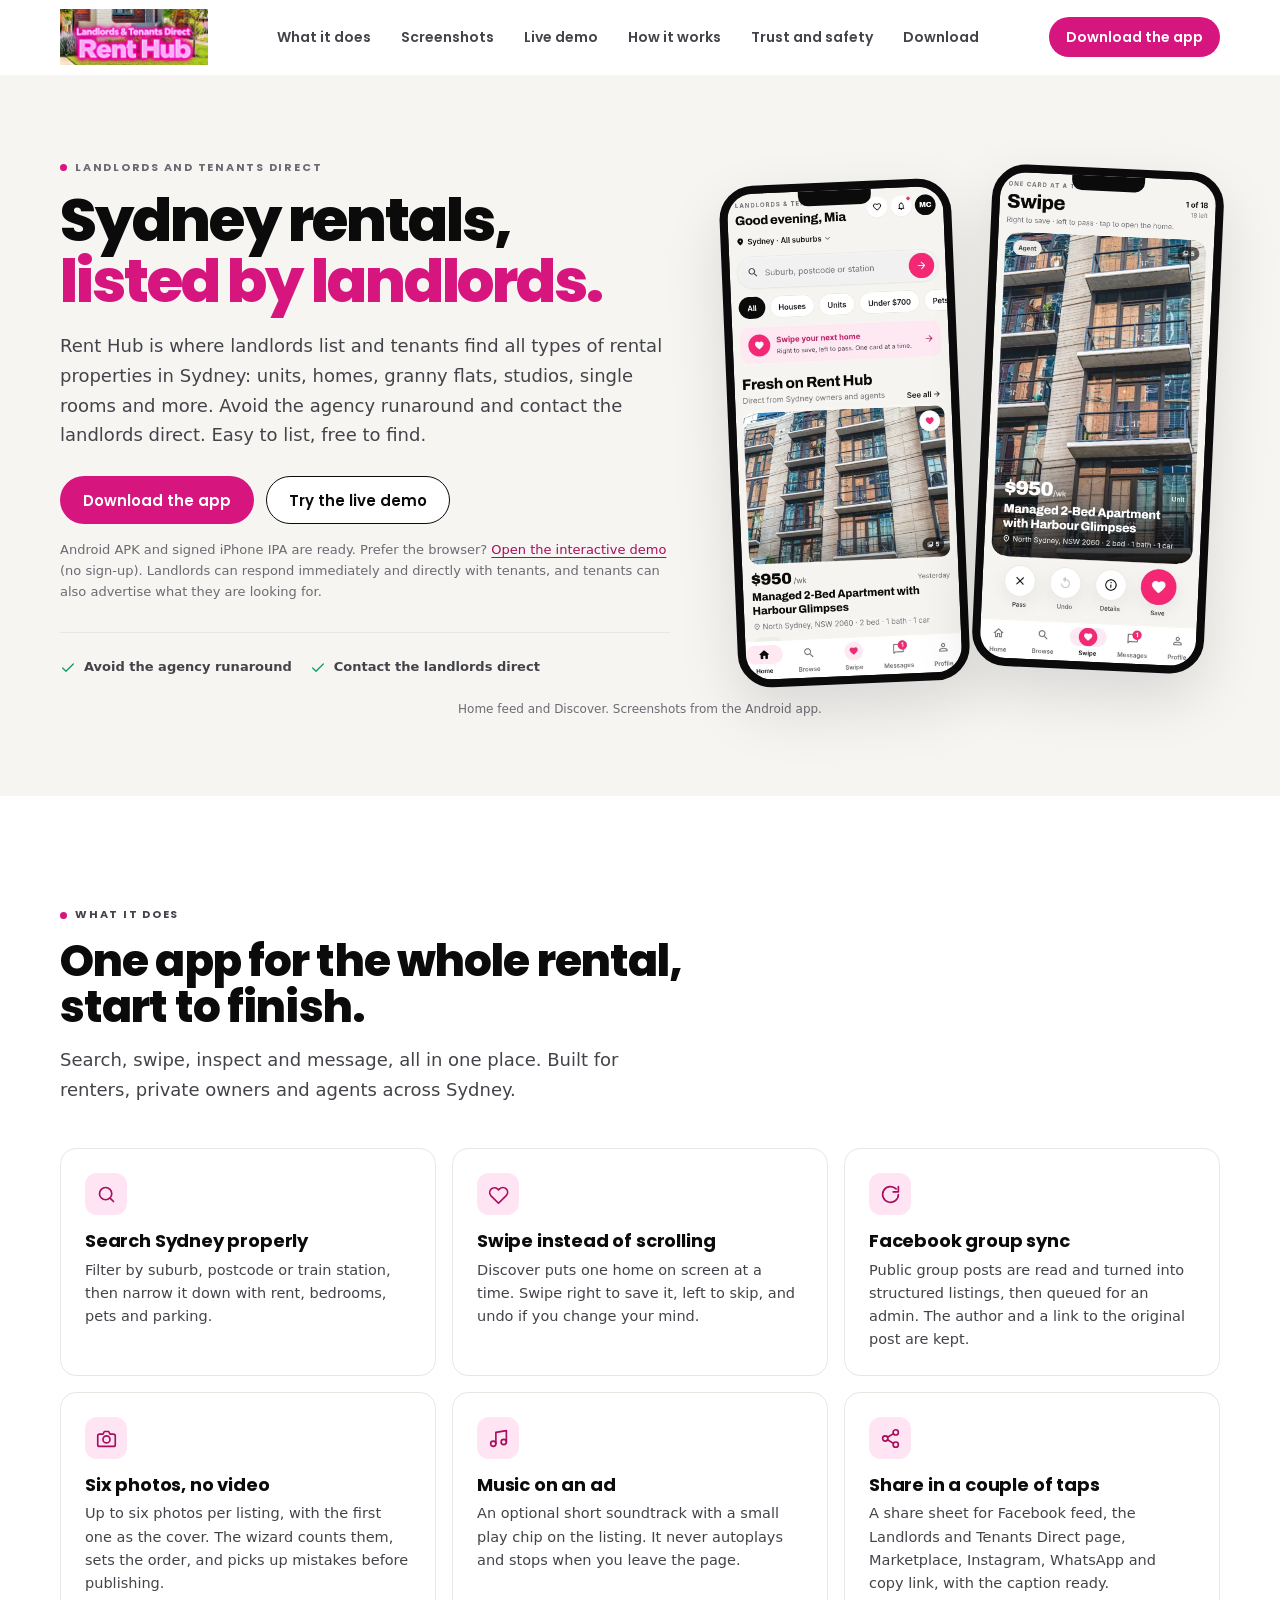
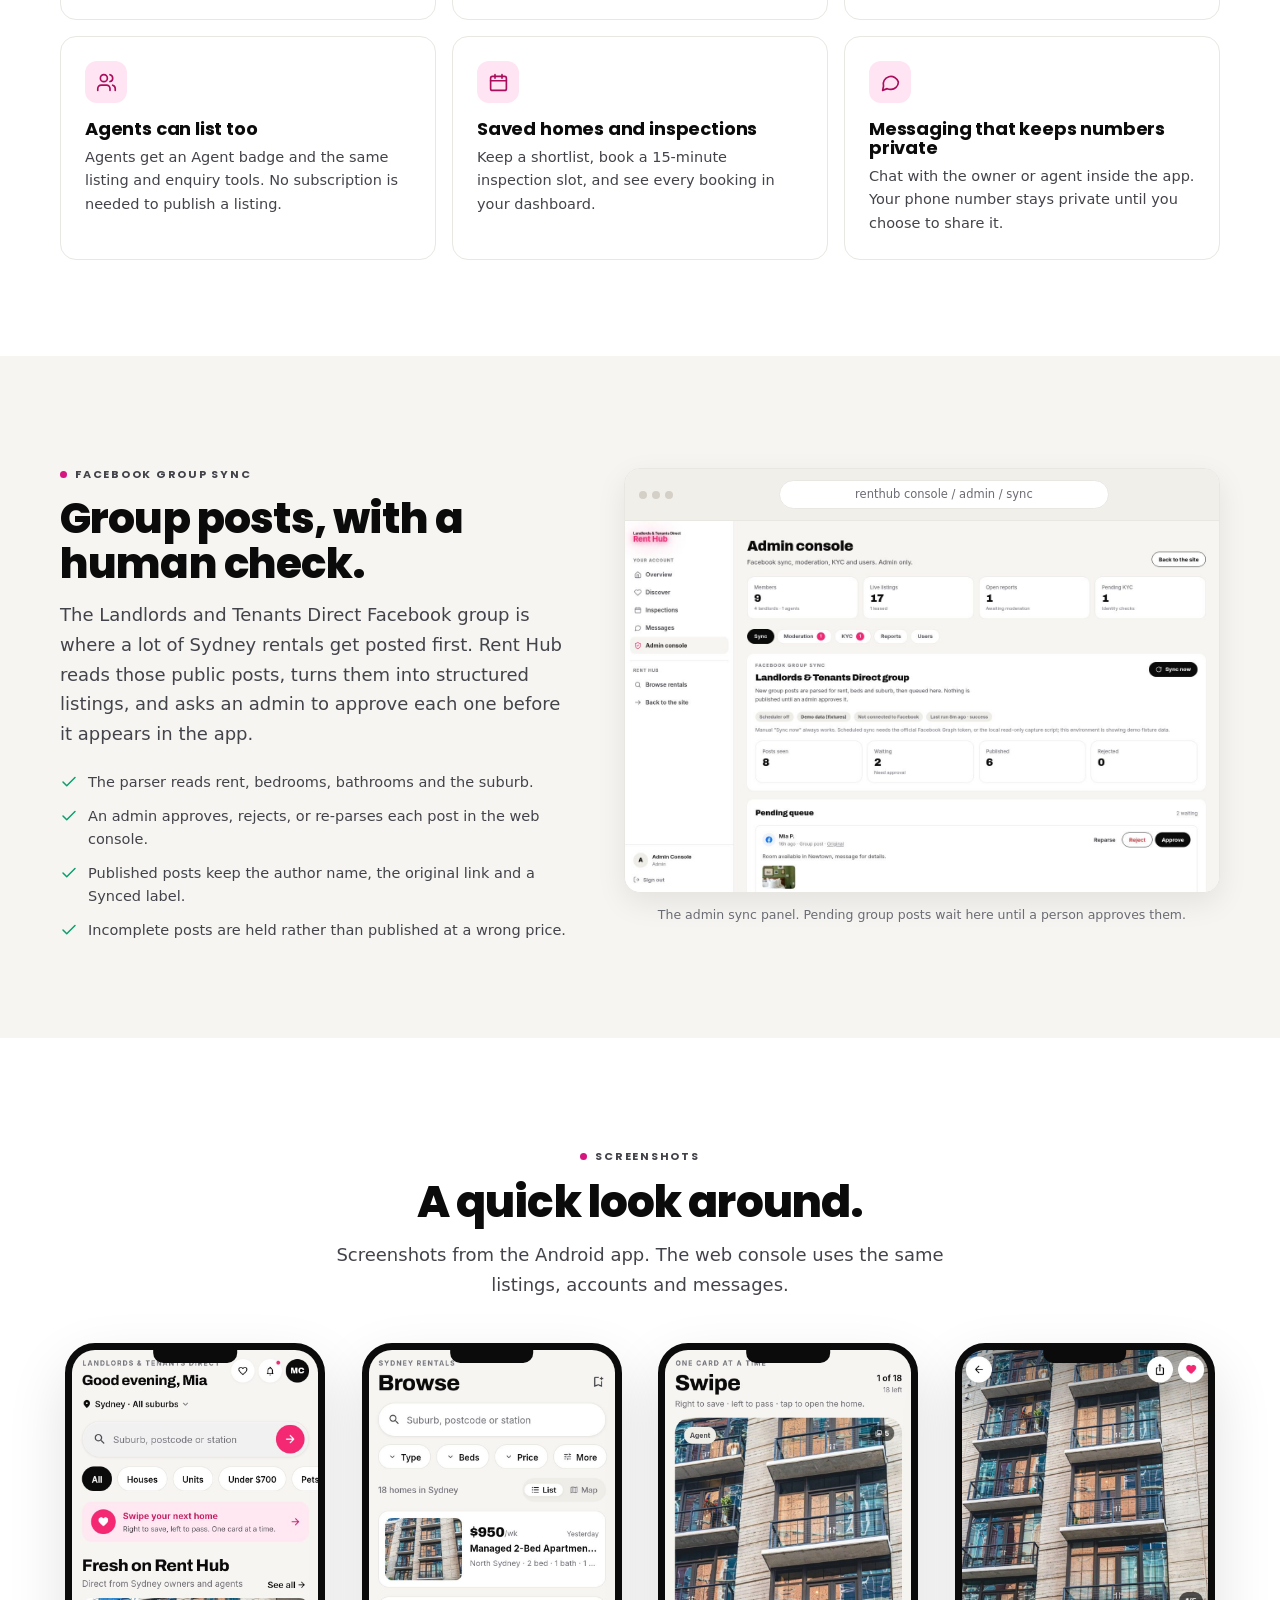
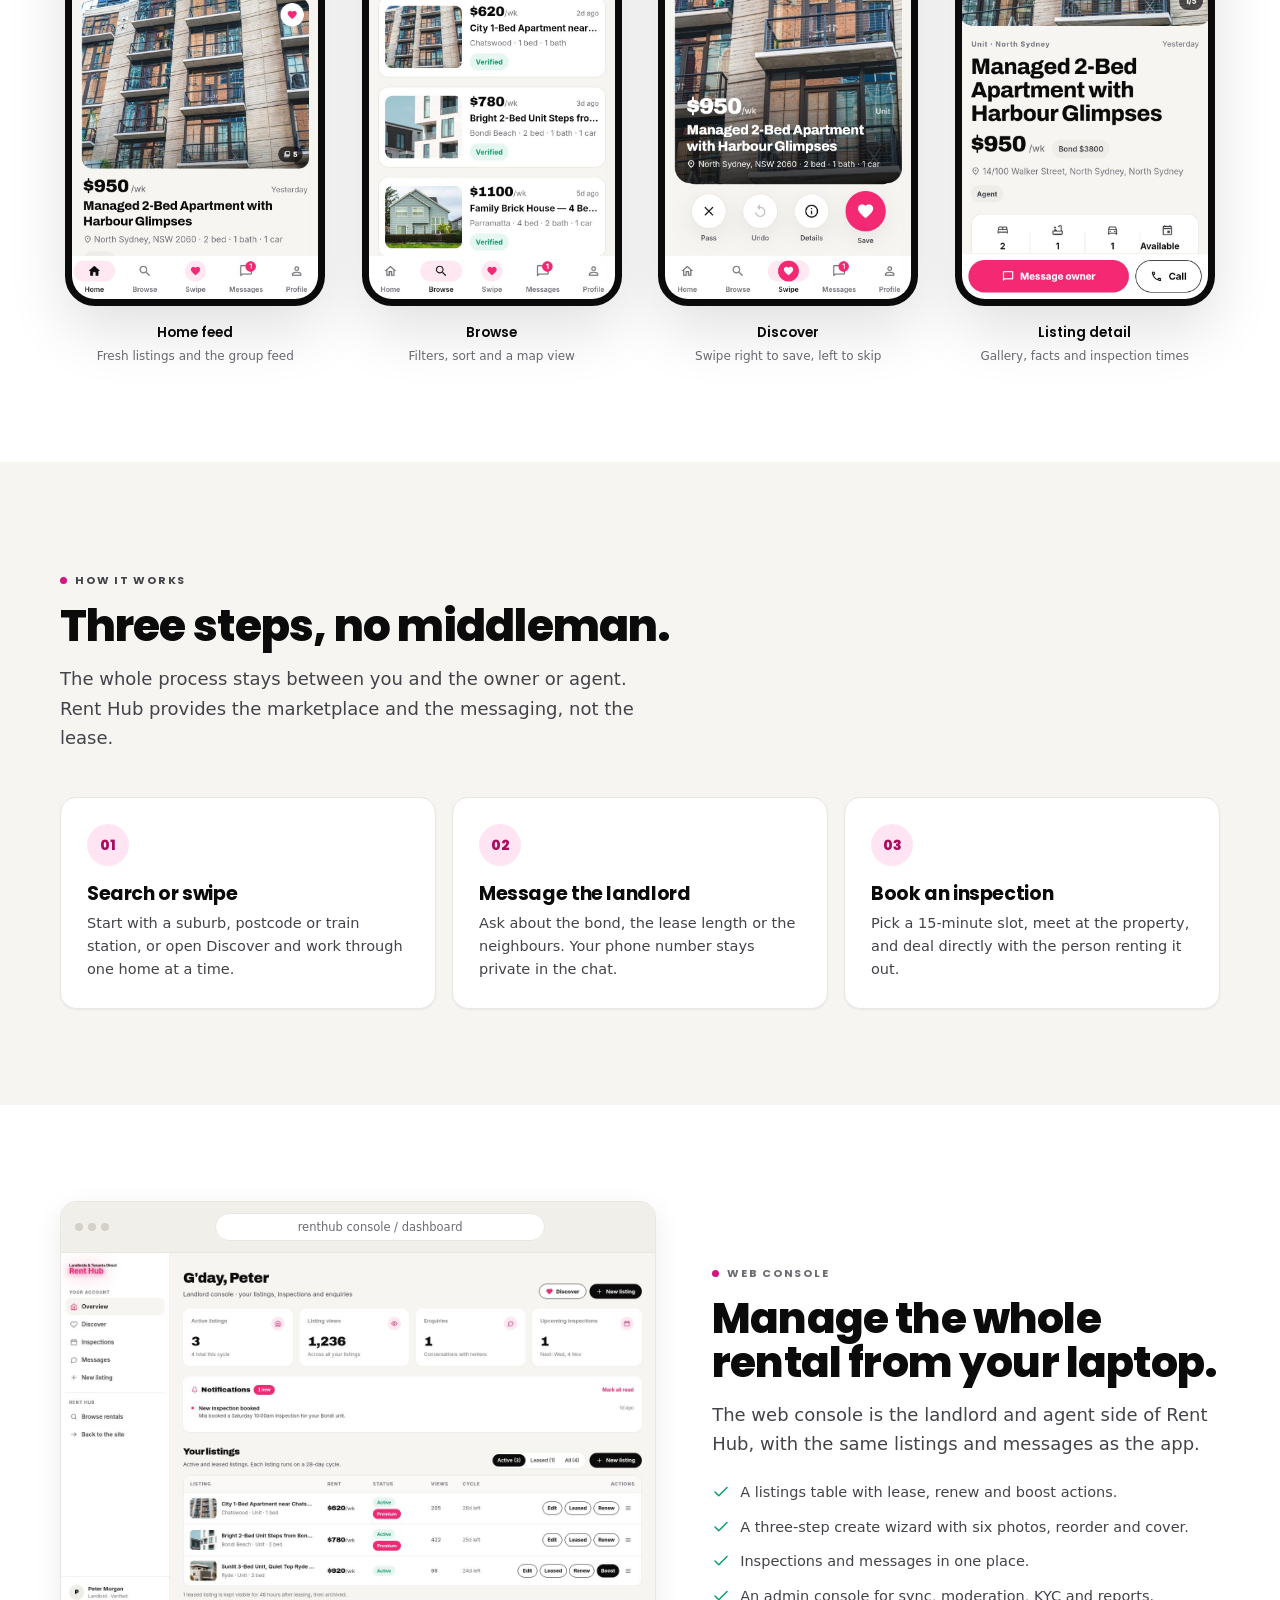
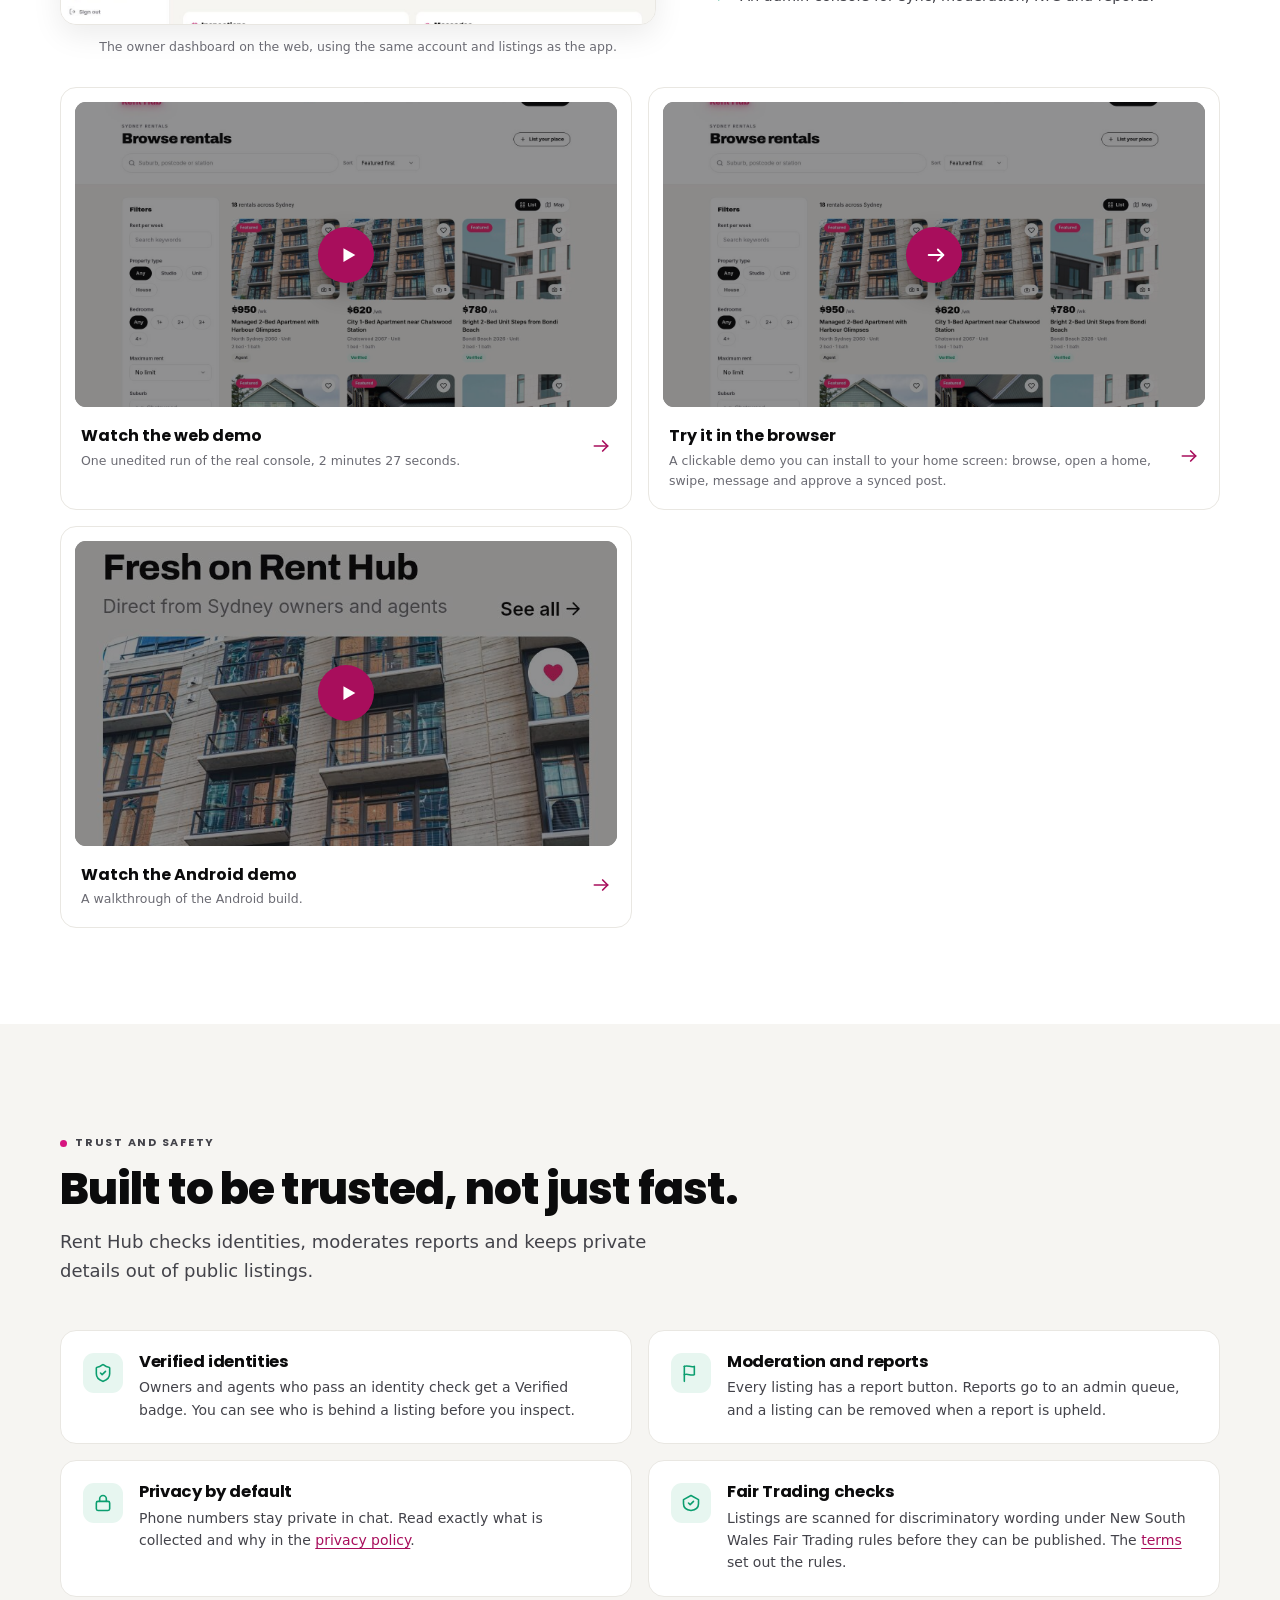
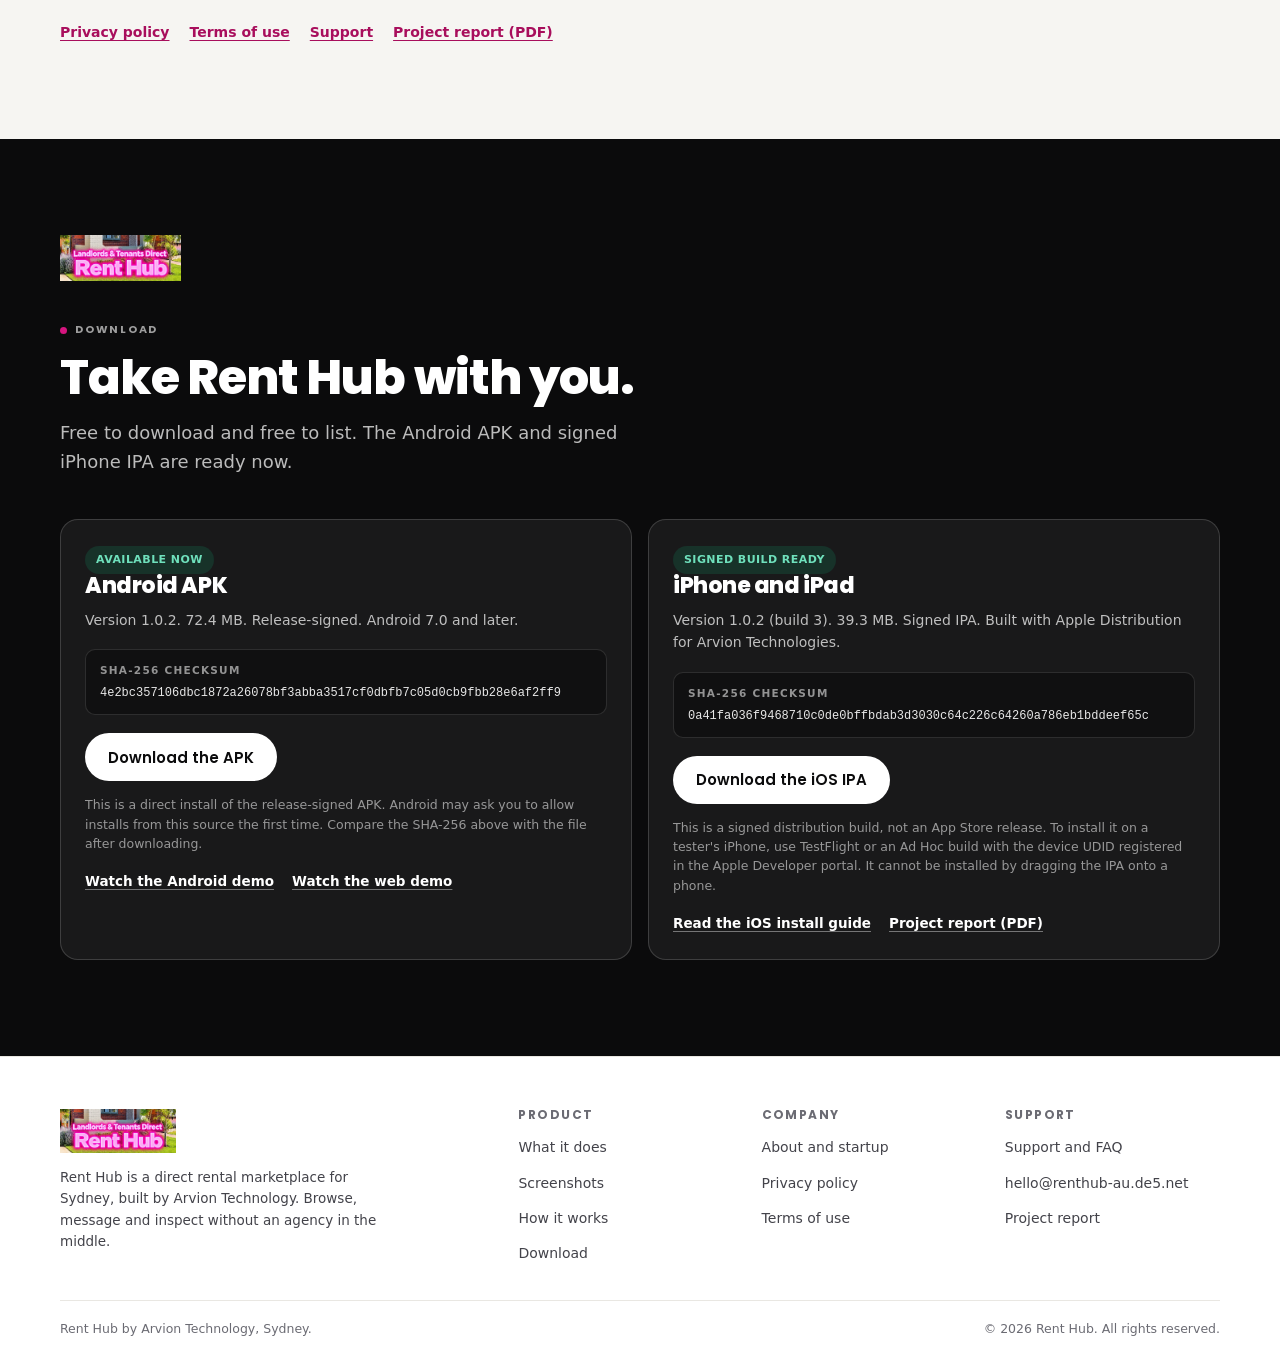
==== commit 4e1beeda: "Release 1.0.2 downloads and checksums" ====
--- a/index.html
+++ b/index.html
@@ -74,7 +74,7 @@
             contact the landlords direct. Easy to list, free to find.
           </p>
           <div class="cta-row">
-            <a class="btn btn-pink" href="https://github.com/sushant-me/renthub/releases/download/v1.0.1/RentHub-1.0.1-signed.apk">Download the app</a>
+            <a class="btn btn-pink" href="https://github.com/sushant-me/renthub/releases/download/v1.0.2/RentHub-1.0.2-signed.apk">Download the app</a>
             <a class="btn btn-outline" href="demo/">Try the live demo</a>
           </div>
           <p class="hero-note">Android APK and signed iPhone IPA are ready. Prefer the browser? <a href="demo/">Open the interactive demo</a> (no sign-up). Landlords can respond immediately and directly with tenants, and tenants can also advertise what they are looking for.</p>
@@ -432,12 +432,12 @@
           <article class="download-card">
             <span class="status-pill live">Available now</span>
             <h3>Android APK</h3>
-            <p class="download-meta">Version 1.0.1. 71.7 MB. Release-signed. Android 7.0 and later.</p>
+            <p class="download-meta">Version 1.0.2. 72.4 MB. Release-signed. Android 7.0 and later.</p>
             <div class="checksum">
               <span>SHA-256 checksum</span>
-              <code>946839f6c5890a4f2cfec5f8525c8b8036241df7dfed212061c728f5fafe7455</code>
-            </div>
-            <a class="btn btn-light" href="https://github.com/sushant-me/renthub/releases/download/v1.0.1/RentHub-1.0.1-signed.apk">Download the APK</a>
+              <code>4e2bc357106dbc1872a26078bf3abba3517cf0dbfb7c05d0cb9fbb28e6af2ff9</code>
+            </div>
+            <a class="btn btn-light" href="https://github.com/sushant-me/renthub/releases/download/v1.0.2/RentHub-1.0.2-signed.apk">Download the APK</a>
             <p class="download-note">
               This is a direct install of the release-signed APK. Android may ask you to allow installs from this source the first time. Compare the SHA-256 above with the file after downloading.
             </p>
@@ -449,12 +449,12 @@
           <article class="download-card">
             <span class="status-pill live">Signed build ready</span>
             <h3>iPhone and iPad</h3>
-            <p class="download-meta">Version 1.0.1 (build 2). 39.0 MB. Signed IPA. Built with Apple Distribution for Arvion Technologies.</p>
+            <p class="download-meta">Version 1.0.2 (build 3). 39.3 MB. Signed IPA. Built with Apple Distribution for Arvion Technologies.</p>
             <div class="checksum">
               <span>SHA-256 checksum</span>
-              <code>32c382d2e1abdb23f559aec88e8cf06ef3ed90d787727a578929ed56f41b3507</code>
-            </div>
-            <a class="btn btn-light" href="https://github.com/sushant-me/renthub/releases/download/v1.0.1/RentHub-signed.ipa">Download the iOS IPA</a>
+              <code>0a41fa036f9468710c0de0bffbdab3d3030c64c226c64260a786eb1bddeef65c</code>
+            </div>
+            <a class="btn btn-light" href="https://github.com/sushant-me/renthub/releases/download/v1.0.2/RentHub-1.0.2-signed.ipa">Download the iOS IPA</a>
             <p class="download-note">
               This is a signed distribution build, not an App Store release. To install it on a tester's
               iPhone, use TestFlight or an Ad Hoc build with the device UDID registered in the Apple
--- a/styles.css
+++ b/styles.css
@@ -218,11 +218,11 @@
   transform: scale(0.985);
 }
 .btn-pink {
+  background: var(--pink);
+  color: #fff;
+}
+.btn-pink:hover {
   background: var(--pink-deep);
-  color: #fff;
-}
-.btn-pink:hover {
-  background: #b0124e;
   color: #fff;
 }
 .btn-outline {
@@ -407,7 +407,7 @@
   line-height: 1.01;
 }
 .hero h1 .accent {
-  color: var(--pink-deep);
+  color: var(--pink);
 }
 .hero .lede {
   margin-top: 20px;
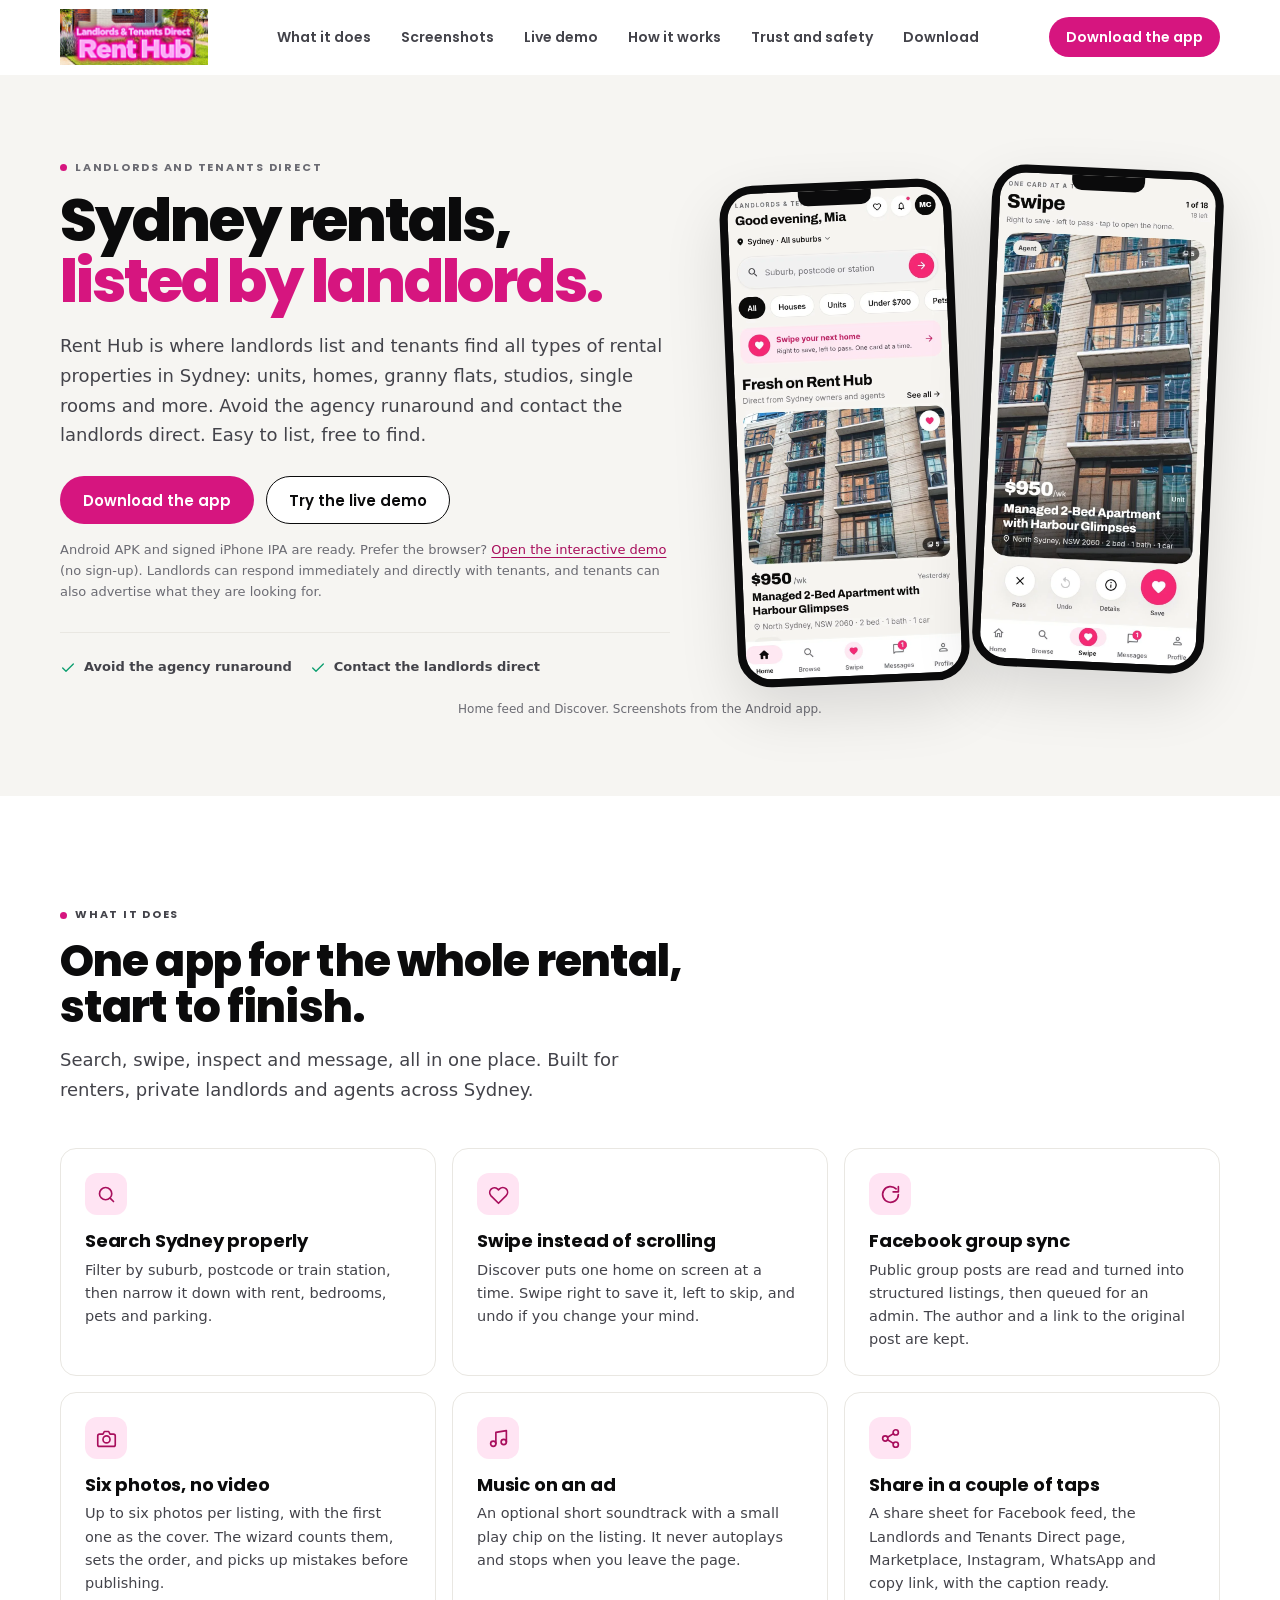
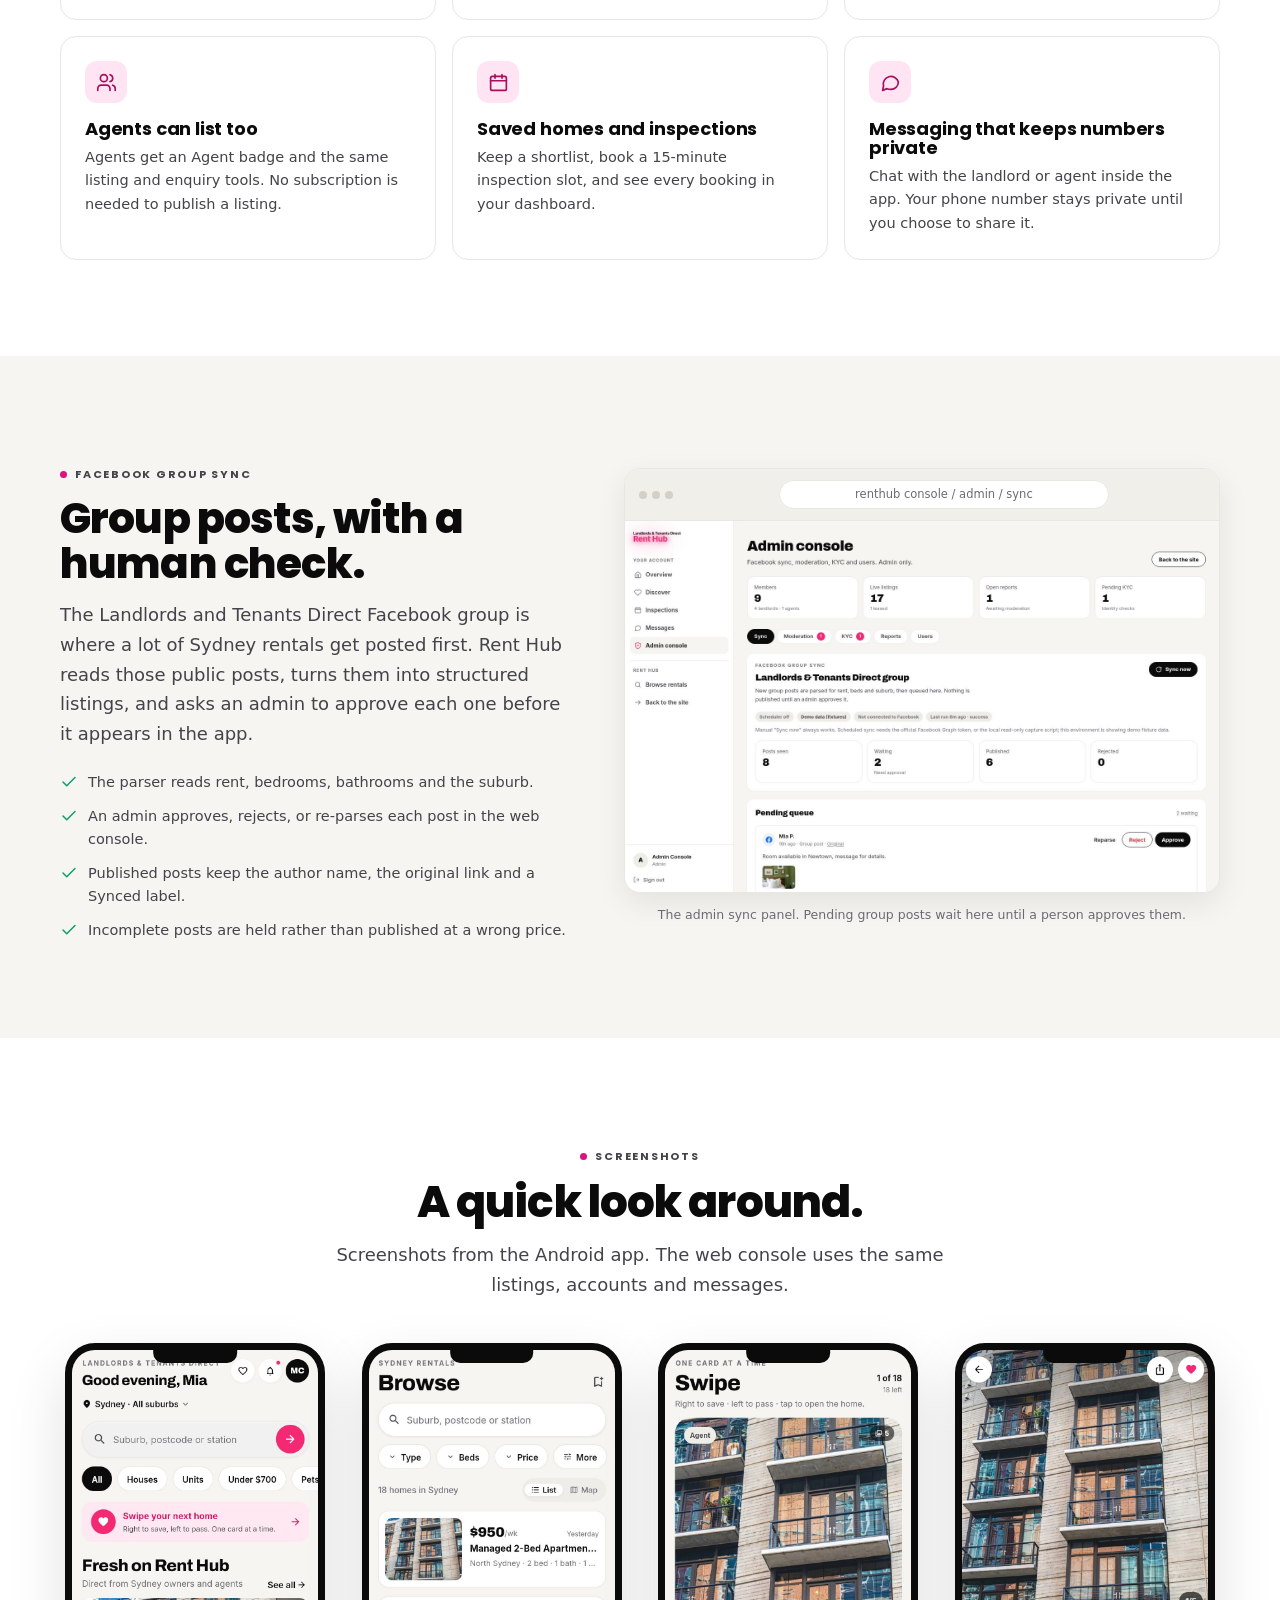
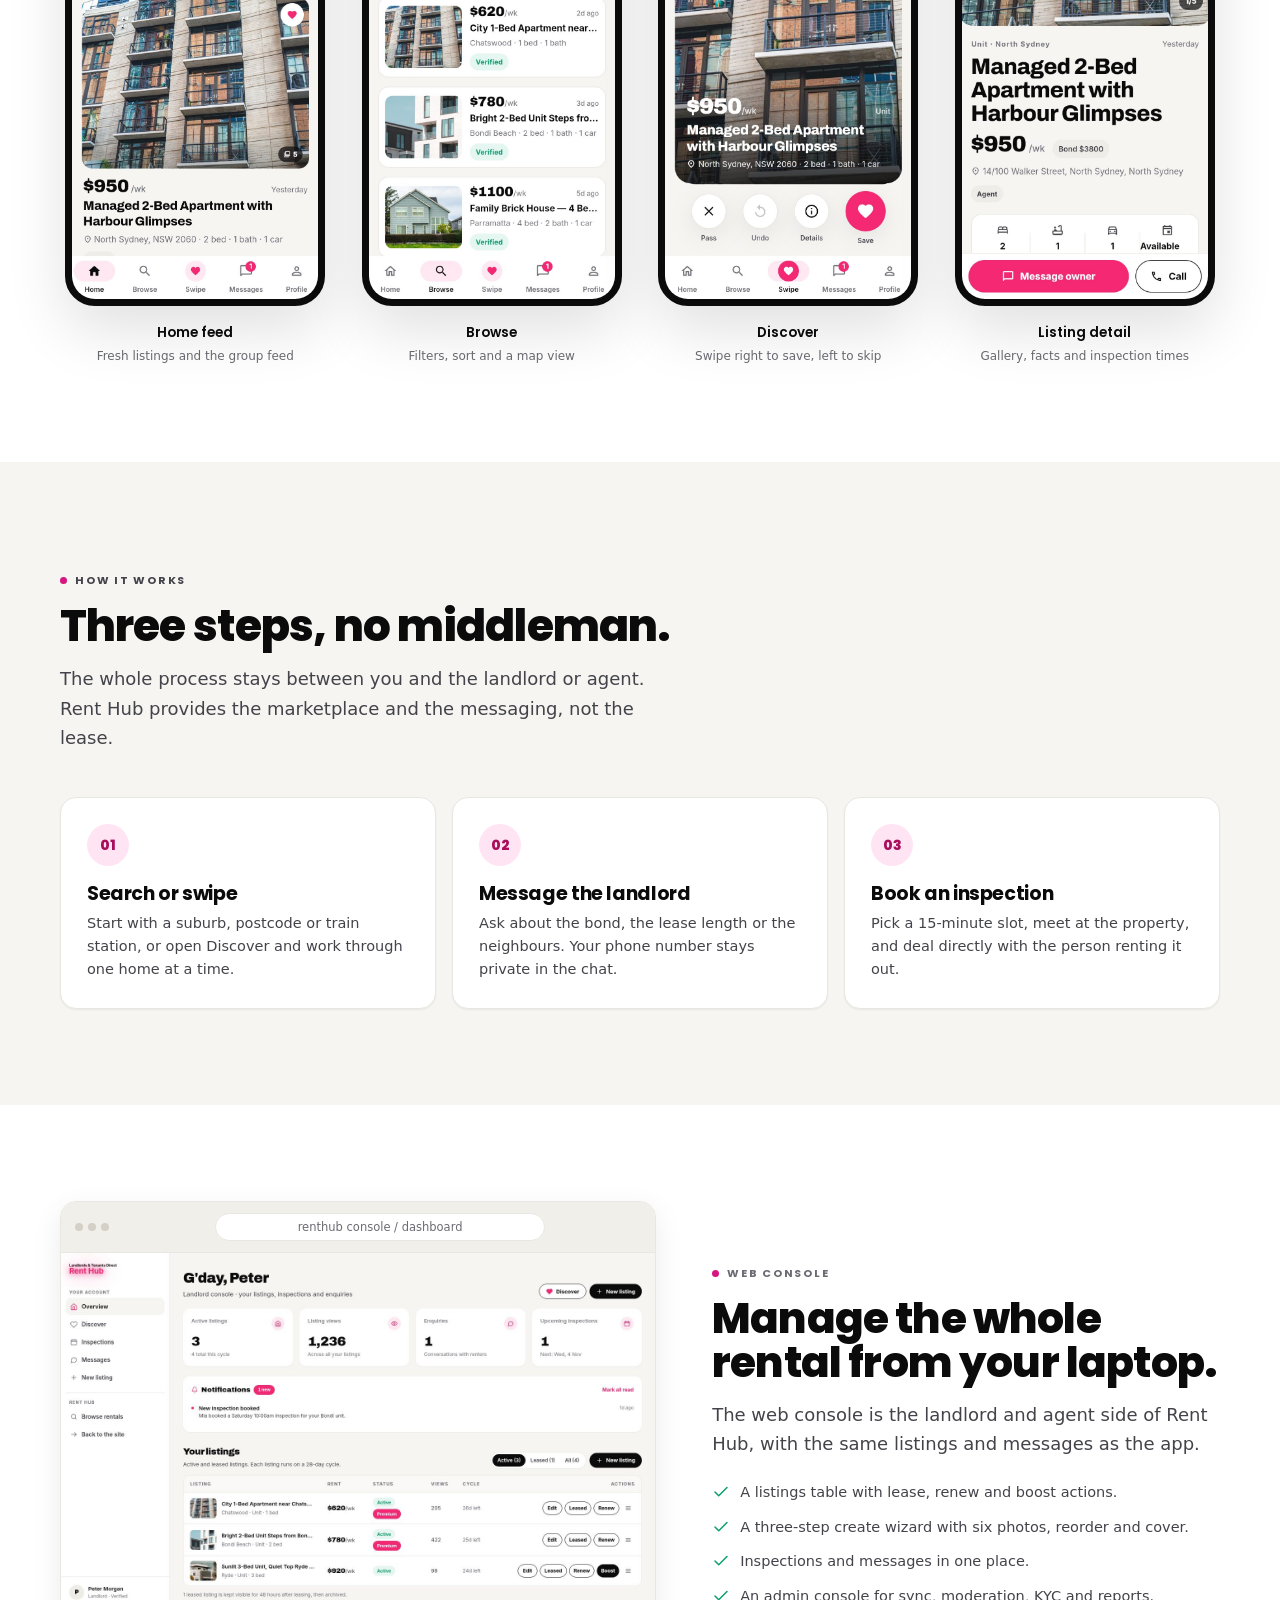
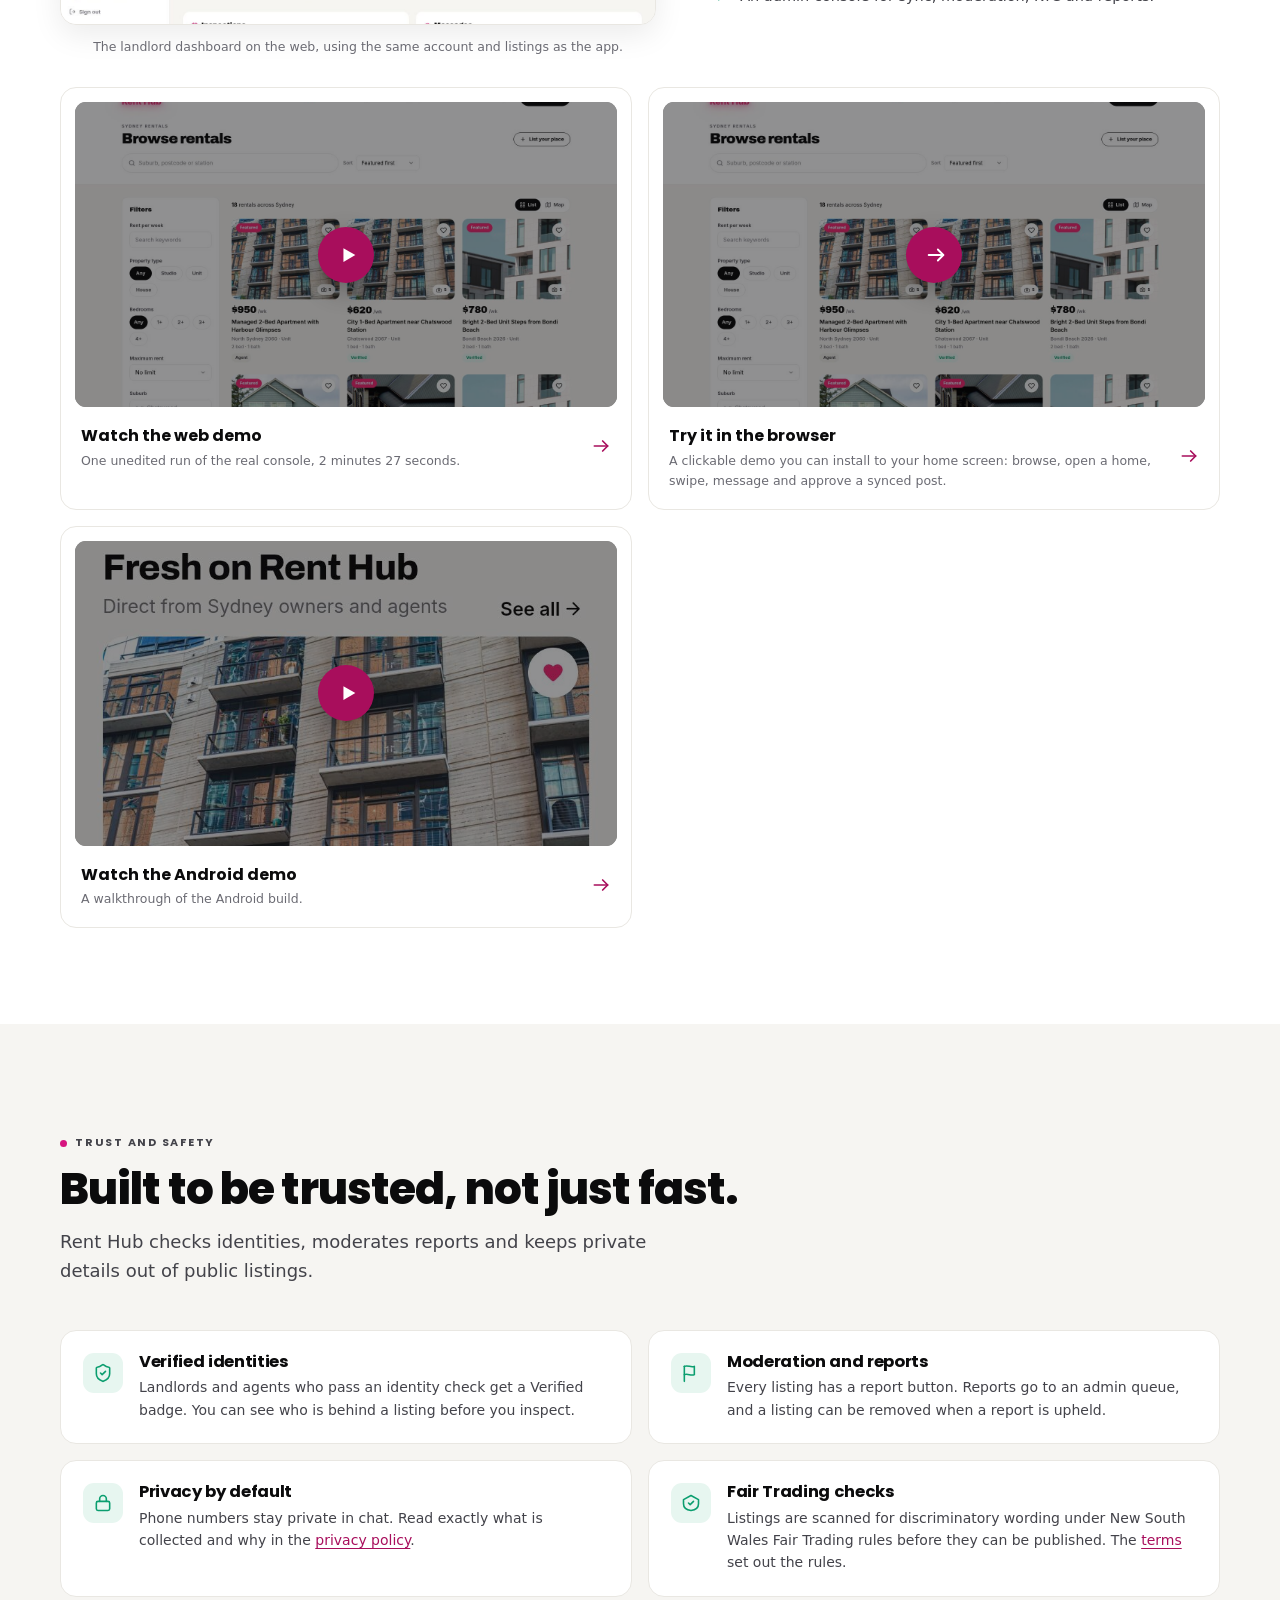
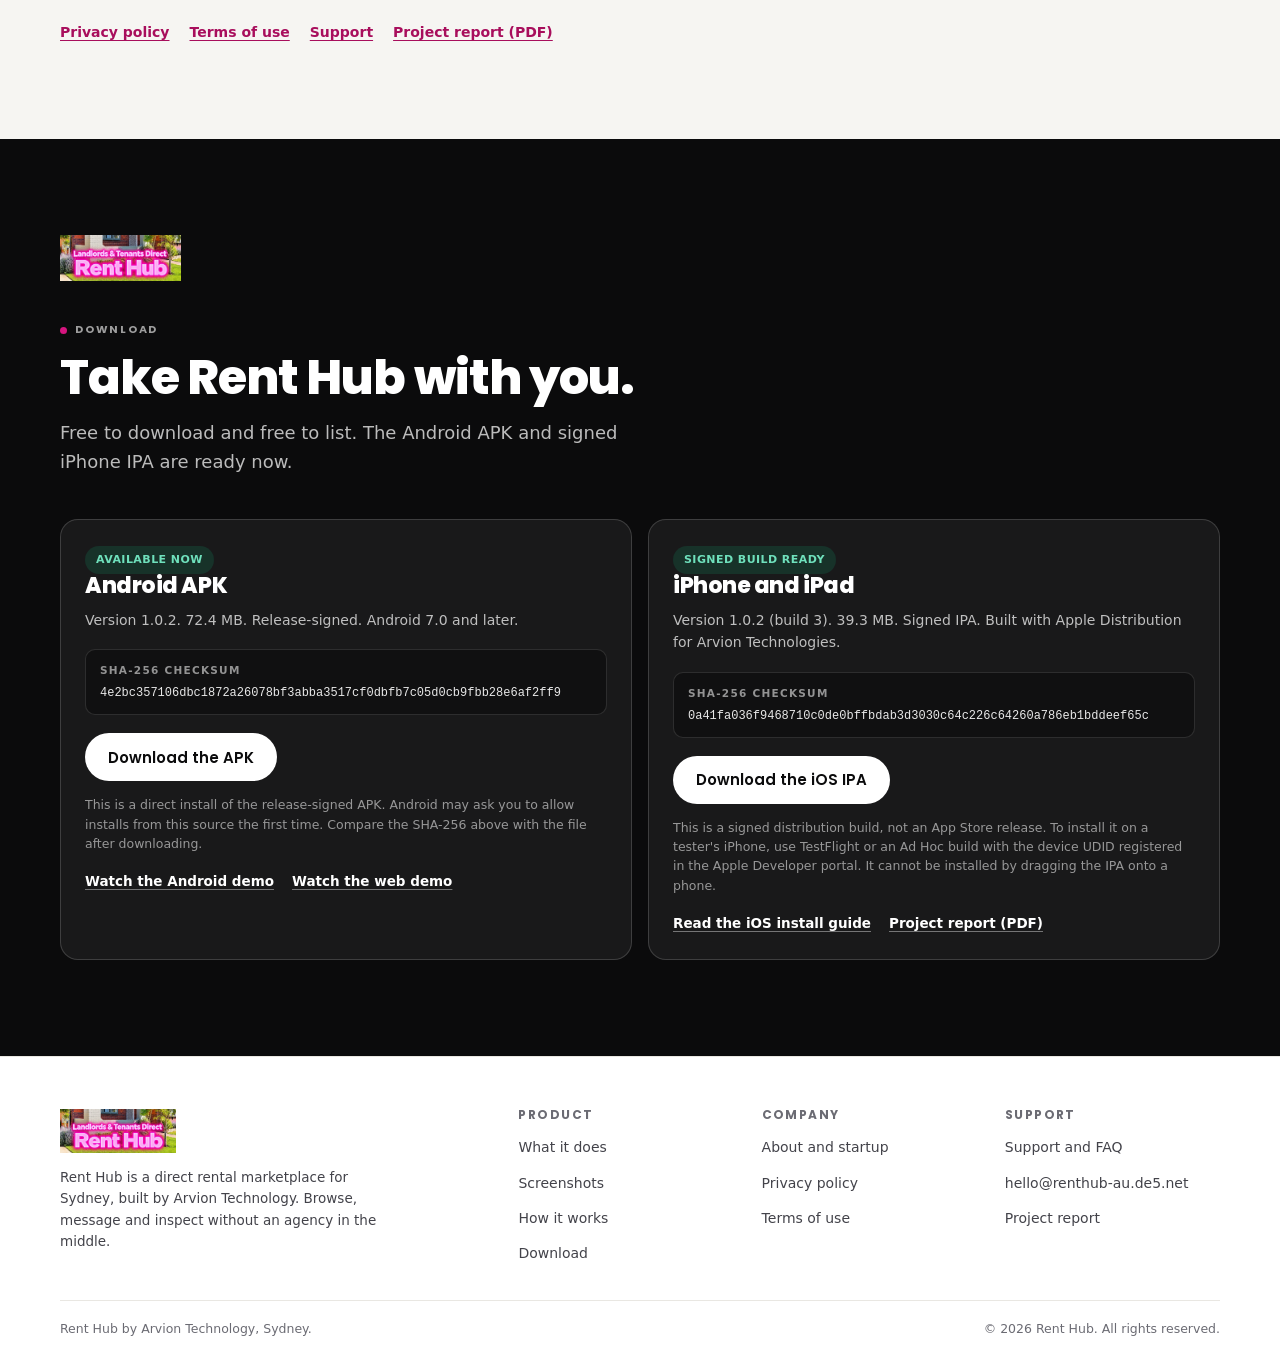
==== commit ca57393a: "Copy: landlord-first wording on the live site" ====
--- a/index.html
+++ b/index.html
@@ -112,7 +112,7 @@
         <div class="section-head">
           <p class="eyebrow"><span class="dot" aria-hidden="true"></span>What it does</p>
           <h2>One app for the whole rental, start to finish.</h2>
-          <p class="lede">Search, swipe, inspect and message, all in one place. Built for renters, private owners and agents across Sydney.</p>
+          <p class="lede">Search, swipe, inspect and message, all in one place. Built for renters, private landlords and agents across Sydney.</p>
         </div>
         <div class="feature-grid">
           <article class="feature">
@@ -176,7 +176,7 @@
               <svg viewBox="0 0 24 24" fill="none" stroke="currentColor" stroke-width="1.9" stroke-linecap="round" stroke-linejoin="round"><path d="M21 11.5a8.4 8.4 0 0 1-9 8.4 8.7 8.7 0 0 1-3.8-.9L3 21l1-4.7a8.4 8.4 0 1 1 17-4.8Z"/></svg>
             </span>
             <h3>Messaging that keeps numbers private</h3>
-            <p>Chat with the owner or agent inside the app. Your phone number stays private until you choose to share it.</p>
+            <p>Chat with the landlord or agent inside the app. Your phone number stays private until you choose to share it.</p>
           </article>
         </div>
       </div>
@@ -257,7 +257,7 @@
         <div class="section-head">
           <p class="eyebrow"><span class="dot" aria-hidden="true"></span>How it works</p>
           <h2>Three steps, no middleman.</h2>
-          <p class="lede">The whole process stays between you and the owner or agent. Rent Hub provides the marketplace and the messaging, not the lease.</p>
+          <p class="lede">The whole process stays between you and the landlord or agent. Rent Hub provides the marketplace and the messaging, not the lease.</p>
         </div>
         <ol class="steps">
           <li class="step">
@@ -288,9 +288,9 @@
                 <span class="browser-dots" aria-hidden="true"><span></span><span></span><span></span></span>
                 <span class="browser-url">renthub console / dashboard</span>
               </div>
-              <img loading="lazy" src="assets/shots/desktop-dashboard.jpg" alt="Rent Hub owner dashboard on the web with stats, notifications and a listings table" width="1440" height="900">
-            </div>
-            <figcaption class="figure-caption">The owner dashboard on the web, using the same account and listings as the app.</figcaption>
+              <img loading="lazy" src="assets/shots/desktop-dashboard.jpg" alt="Rent Hub landlord dashboard on the web with stats, notifications and a listings table" width="1440" height="900">
+            </div>
+            <figcaption class="figure-caption">The landlord dashboard on the web, using the same account and listings as the app.</figcaption>
           </figure>
           <div class="web-copy">
             <p class="eyebrow"><span class="dot" aria-hidden="true"></span>Web console</p>
@@ -380,7 +380,7 @@
             </span>
             <div>
               <h3>Verified identities</h3>
-              <p>Owners and agents who pass an identity check get a Verified badge. You can see who is behind a listing before you inspect.</p>
+              <p>Landlords and agents who pass an identity check get a Verified badge. You can see who is behind a listing before you inspect.</p>
             </div>
           </article>
           <article class="trust-item">
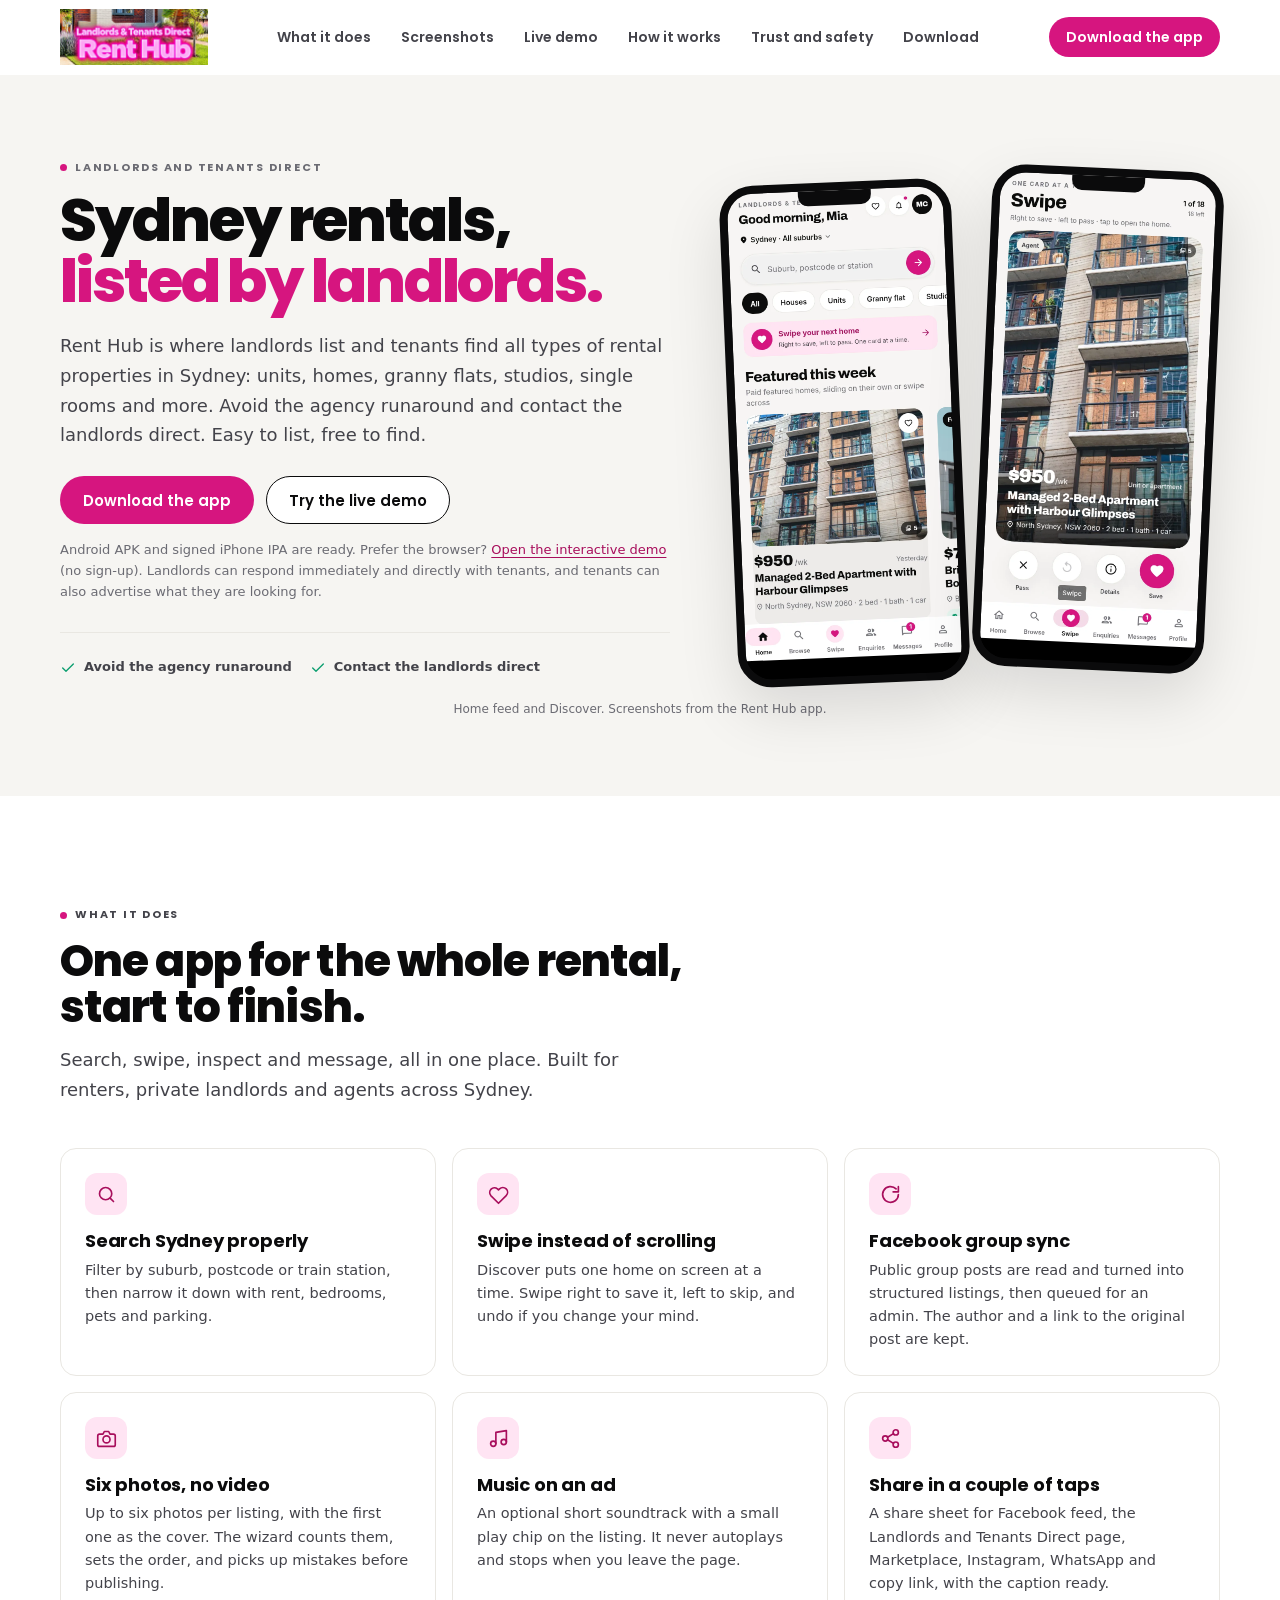
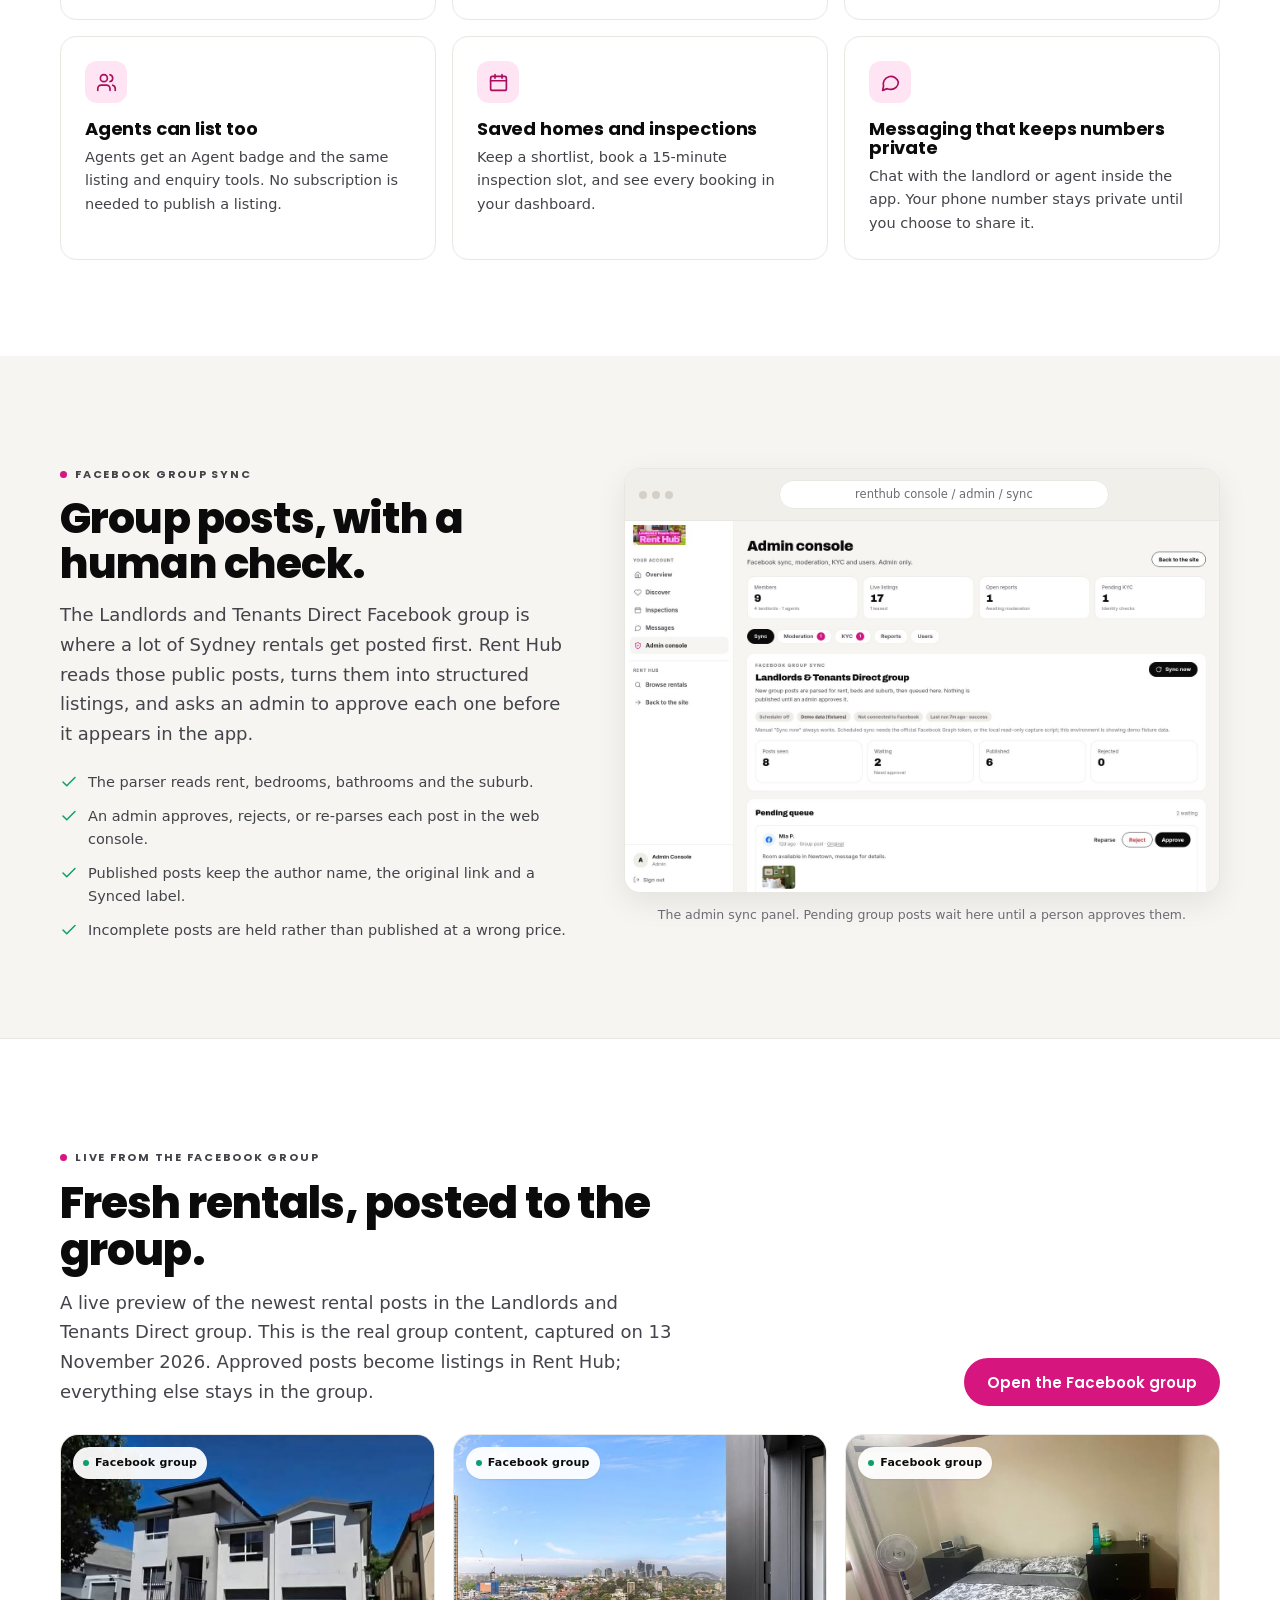
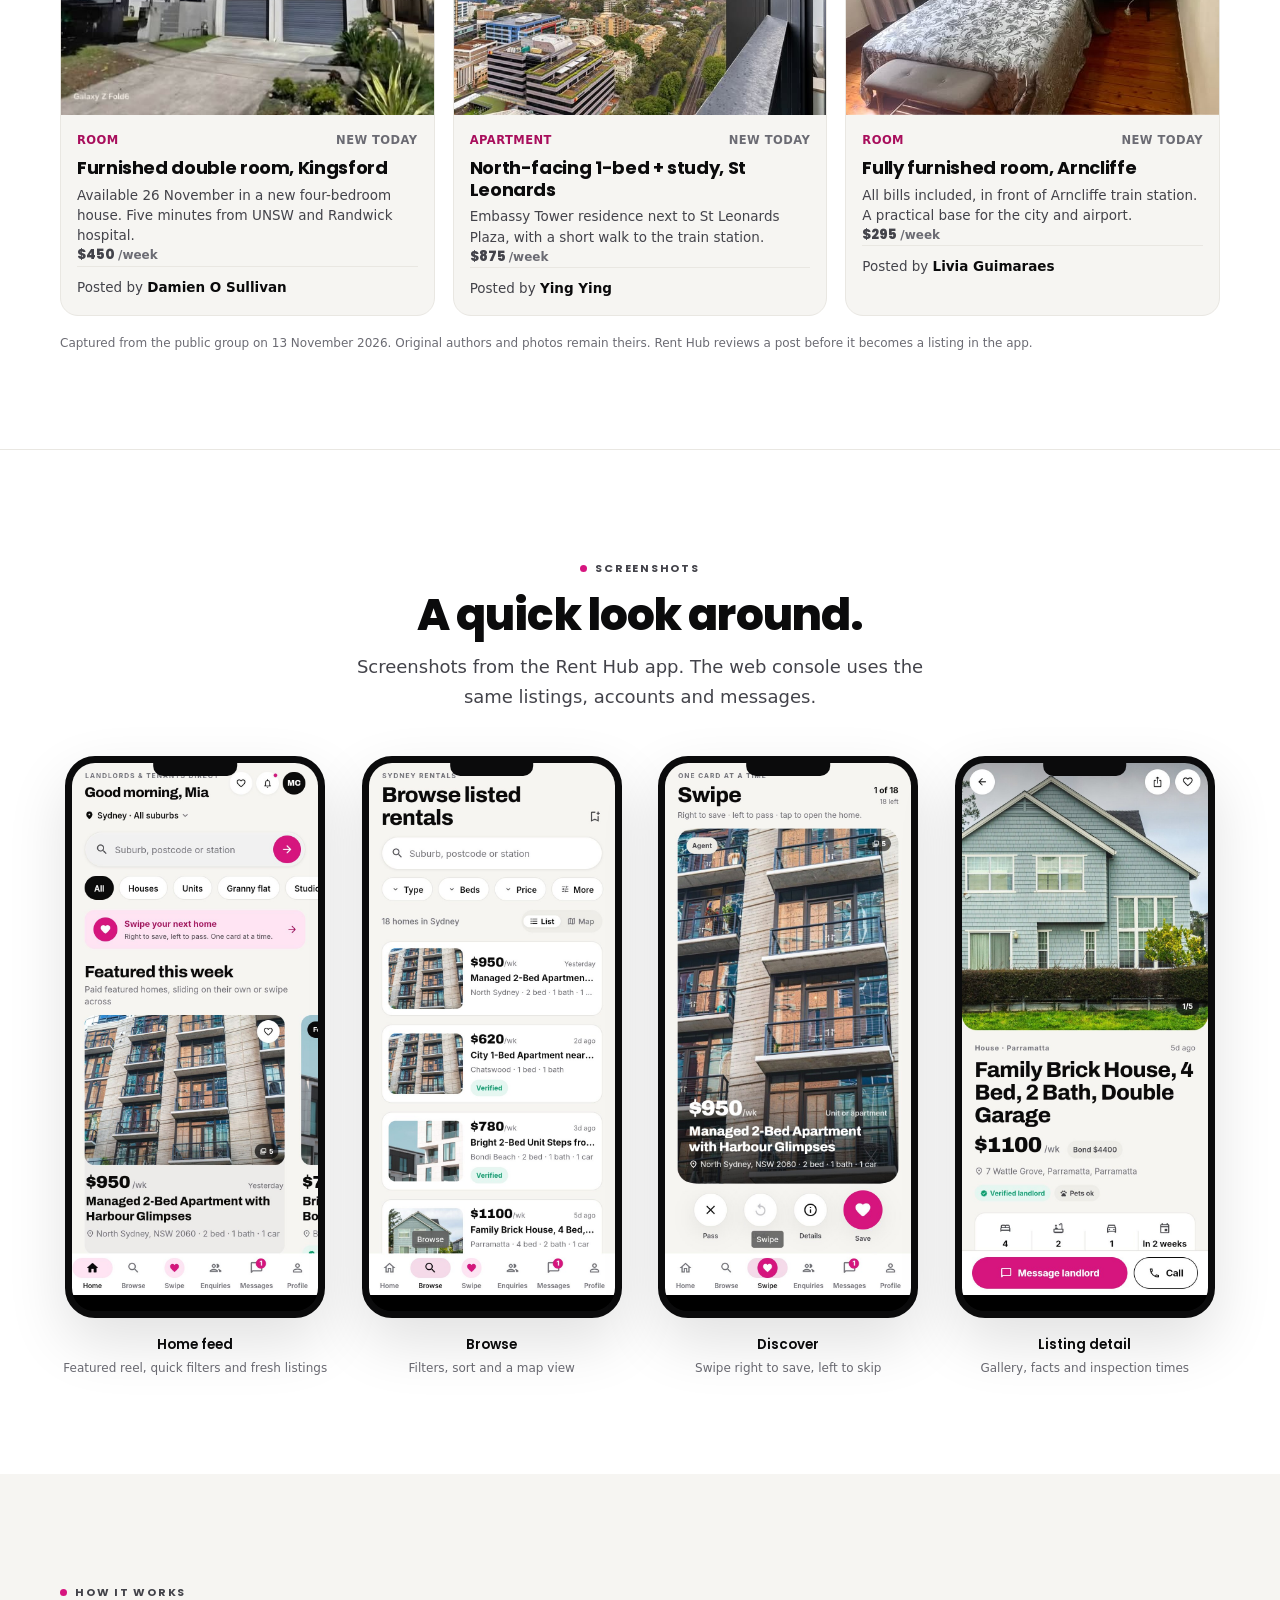
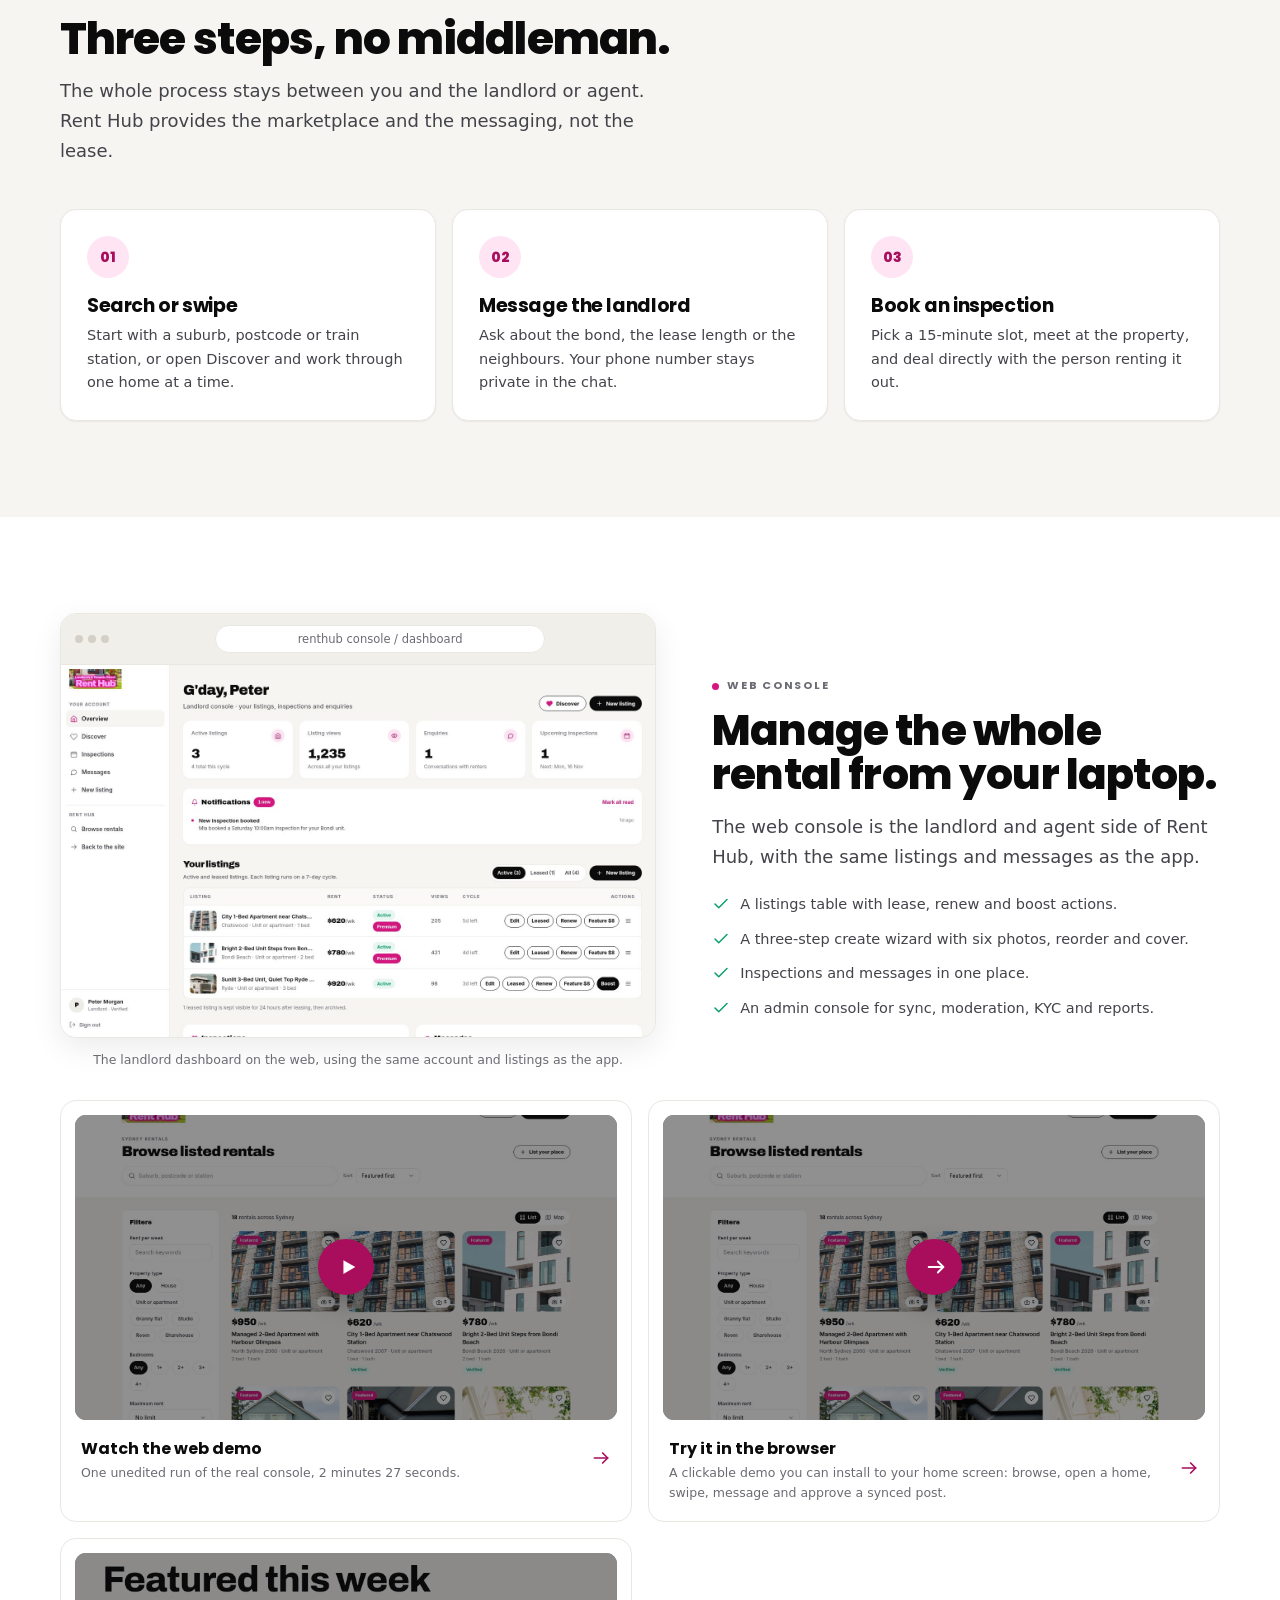
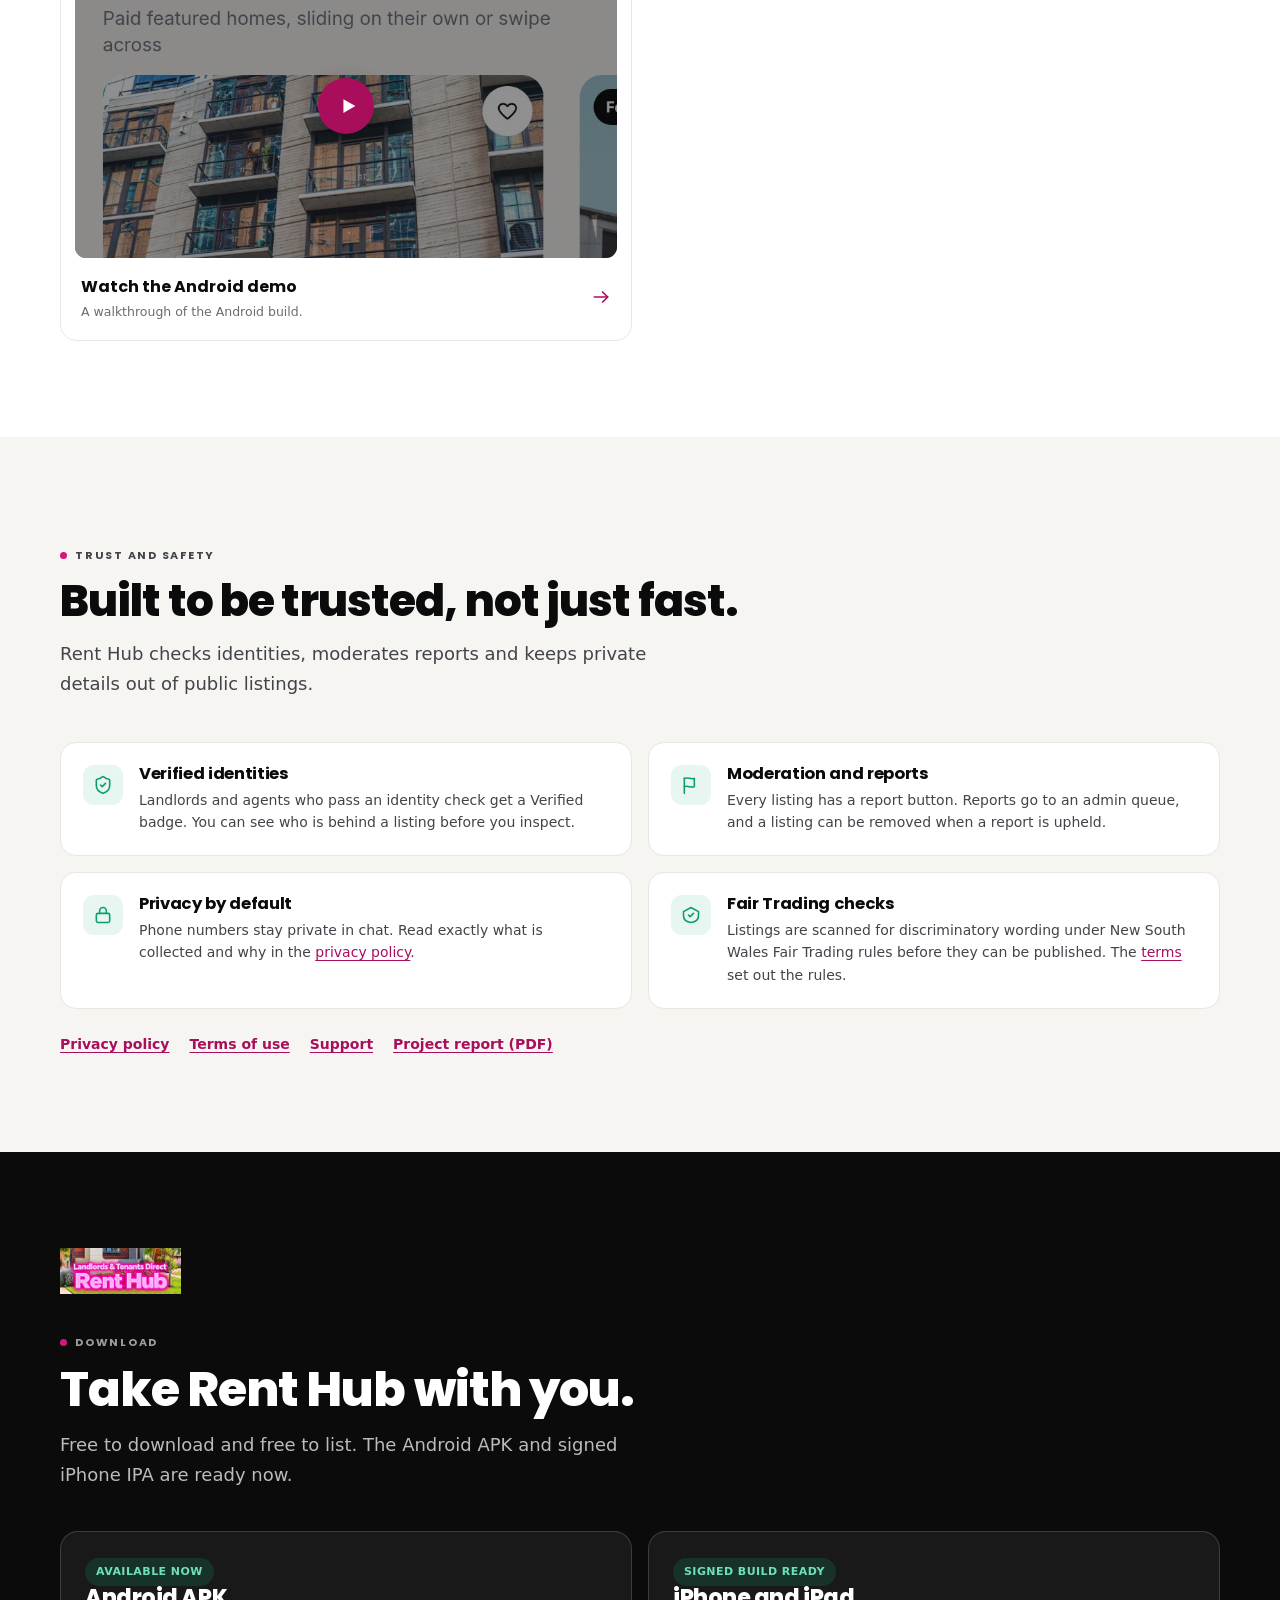
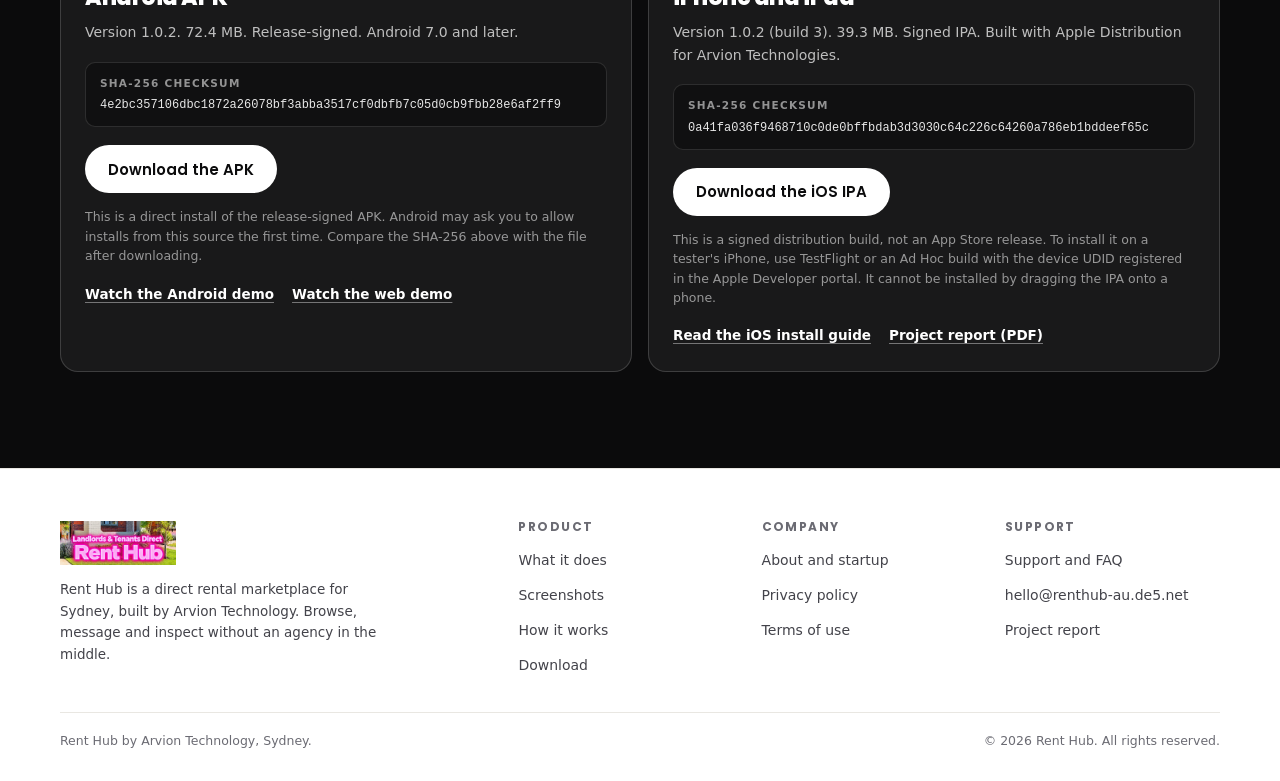
==== commit 409c5c3e: "Live group preview and current app interface" ====
--- a/index.html
+++ b/index.html
@@ -104,7 +104,7 @@
           </div>
         </div>
       </div>
-      <p class="wrap phone-caption">Home feed and Discover. Screenshots from the Android app.</p>
+      <p class="wrap phone-caption">Home feed and Discover. Screenshots from the Rent Hub app.</p>
     </section>
 
     <section class="section section-white" id="what">
@@ -224,17 +224,78 @@
       </div>
     </section>
 
+    <section class="section live-group" id="latest">
+      <div class="wrap">
+        <div class="section-head">
+          <div>
+            <p class="eyebrow"><span class="dot" aria-hidden="true"></span>Live from the Facebook group</p>
+            <h2>Fresh rentals, posted to the group.</h2>
+            <p class="lede">
+              A live preview of the newest rental posts in the Landlords and Tenants Direct group.
+              This is the real group content, captured on 13 November 2026. Approved posts become
+              listings in Rent Hub; everything else stays in the group.
+            </p>
+          </div>
+          <div class="section-actions">
+            <a class="btn btn-pink" href="https://www.facebook.com/groups/1285998978521706/" target="_blank" rel="noopener">Open the Facebook group</a>
+          </div>
+        </div>
+        <div class="group-grid">
+          <article class="group-post">
+            <div class="group-photo">
+              <img loading="lazy" src="assets/facebook/damien-kingsford.jpg" alt="Furnished house in Kingsford posted by Damien O Sullivan" width="590" height="432">
+              <span class="group-source"><span class="dot" aria-hidden="true"></span>Facebook group</span>
+            </div>
+            <div class="group-post-body">
+              <div class="group-post-meta"><span class="tag">Room</span><span>New today</span></div>
+              <h3>Furnished double room, Kingsford</h3>
+              <p>Available 26 November in a new four-bedroom house. Five minutes from UNSW and Randwick hospital.</p>
+              <p class="group-post-price">$450 <span>/week</span></p>
+              <p class="group-post-author">Posted by <strong>Damien O Sullivan</strong></p>
+            </div>
+          </article>
+          <article class="group-post">
+            <div class="group-photo">
+              <img loading="lazy" src="assets/facebook/ying-st-leonards.jpg" alt="St Leonards apartment view posted by Ying Ying" width="590" height="443">
+              <span class="group-source"><span class="dot" aria-hidden="true"></span>Facebook group</span>
+            </div>
+            <div class="group-post-body">
+              <div class="group-post-meta"><span class="tag">Apartment</span><span>New today</span></div>
+              <h3>North-facing 1-bed + study, St Leonards</h3>
+              <p>Embassy Tower residence next to St Leonards Plaza, with a short walk to the train station.</p>
+              <p class="group-post-price">$875 <span>/week</span></p>
+              <p class="group-post-author">Posted by <strong>Ying Ying</strong></p>
+            </div>
+          </article>
+          <article class="group-post">
+            <div class="group-photo">
+              <img loading="lazy" src="assets/facebook/livia-arncliffe.jpg" alt="Furnished room in Arncliffe posted by Livia Guimaraes" width="590" height="443">
+              <span class="group-source"><span class="dot" aria-hidden="true"></span>Facebook group</span>
+            </div>
+            <div class="group-post-body">
+              <div class="group-post-meta"><span class="tag">Room</span><span>New today</span></div>
+              <h3>Fully furnished room, Arncliffe</h3>
+              <p>All bills included, in front of Arncliffe train station. A practical base for the city and airport.</p>
+              <p class="group-post-price">$295 <span>/week</span></p>
+              <p class="group-post-author">Posted by <strong>Livia Guimaraes</strong></p>
+            </div>
+          </article>
+        </div>
+        <p class="live-group-note">Captured from the public group on 13 November 2026. Original authors and photos remain theirs. Rent Hub reviews a post before it becomes a listing in the app.</p>
+      </div>
+    </section>
+
     <section class="section section-white" id="screens">
       <div class="wrap">
         <div class="section-head center">
           <p class="eyebrow"><span class="dot" aria-hidden="true"></span>Screenshots</p>
           <h2>A quick look around.</h2>
-          <p class="lede">Screenshots from the Android app. The web console uses the same listings, accounts and messages.</p>
+          <p class="lede">Screenshots from the Rent Hub app. The web console uses the same listings, accounts and messages.</p>
         </div>
         <div class="screens">
           <figure class="screen">
             <div class="phone"><img loading="lazy" src="assets/shots/mobile-home.jpg" alt="Home feed with a Sydney rental listing and a synced Facebook section" width="780" height="1688"></div>
-            <figcaption>Home feed <span class="meta">Fresh listings and the group feed</span></figcaption>
+            <figcaption>Home feed <span class="meta">Featured reel, quick filters and fresh listings</span></figcaption>
           </figure>
           <figure class="screen">
             <div class="phone"><img loading="lazy" src="assets/shots/mobile-browse.jpg" alt="Browse screen with rental cards" width="780" height="1688"></div>
--- a/styles.css
+++ b/styles.css
@@ -463,7 +463,9 @@
 .phone img {
   width: 100%;
   height: 100%;
-  object-fit: cover;
+  object-fit: contain;
+  object-position: center top;
+  background: #000;
 }
 .phone::before {
   content: "";
@@ -1218,3 +1220,100 @@
   margin-top: 10px;
   font-size: 14.5px;
 }
+
+/* Live group posts ------------------------------------------------------- */
+.live-group {
+  background: var(--paper);
+  border-top: 1px solid var(--line);
+  border-bottom: 1px solid var(--line);
+}
+.live-group .section-head {
+  display: flex;
+  align-items: flex-end;
+  justify-content: space-between;
+  gap: 28px;
+  max-width: none;
+  text-align: left;
+  margin-bottom: 28px;
+}
+.live-group .section-head > div { max-width: 680px; }
+.live-group .section-head p { margin-left: 0; }
+.live-group .section-actions { display: flex; flex-wrap: wrap; gap: 10px; align-items: center; flex-shrink: 0; }
+.group-grid {
+  display: grid;
+  grid-template-columns: repeat(3, minmax(0, 1fr));
+  gap: 18px;
+}
+.group-post {
+  display: flex;
+  flex-direction: column;
+  overflow: hidden;
+  border: 1px solid var(--line);
+  border-radius: 18px;
+  background: var(--mist);
+  min-width: 0;
+}
+.group-photo {
+  position: relative;
+  aspect-ratio: 4 / 3;
+  overflow: hidden;
+  background: var(--mist-2);
+}
+.group-photo img {
+  width: 100%;
+  height: 100%;
+  object-fit: cover;
+  display: block;
+}
+.group-source {
+  position: absolute;
+  left: 12px;
+  top: 12px;
+  display: inline-flex;
+  align-items: center;
+  gap: 6px;
+  padding: 7px 10px;
+  border-radius: 999px;
+  background: rgba(255, 255, 255, 0.94);
+  color: var(--ink);
+  font-size: 11px;
+  font-weight: 800;
+  letter-spacing: 0.02em;
+  box-shadow: var(--shadow-sm);
+}
+.group-source .dot { width: 6px; height: 6px; background: var(--green); border-radius: 50%; }
+.group-post-body { display: flex; flex-direction: column; flex: 1; padding: 16px 16px 17px; }
+.group-post-meta {
+  display: flex;
+  align-items: center;
+  justify-content: space-between;
+  gap: 10px;
+  color: var(--muted);
+  font-size: 11.5px;
+  font-weight: 700;
+  letter-spacing: 0.04em;
+  text-transform: uppercase;
+}
+.group-post-meta .tag { color: var(--pink-deep); }
+.group-post h3 { margin: 8px 0 6px; font-family: var(--display); font-size: 18px; line-height: 1.2; letter-spacing: -0.02em; color: var(--ink); }
+.group-post p { margin: 0; color: var(--ink-soft); font-size: 13.5px; line-height: 1.5; }
+.group-post-price { margin-top: 12px; font-family: var(--display); font-size: 22px; font-weight: 800; line-height: 1; color: var(--ink); }
+.group-post-price span { font-family: var(--sans); font-size: 12px; font-weight: 600; color: var(--muted); }
+.group-post-author { margin-top: 10px; padding-top: 10px; border-top: 1px solid var(--line); color: var(--muted); font-size: 12px; }
+.group-post-author strong { color: var(--ink); font-weight: 700; }
+.live-group-note { margin: 18px 0 0; color: var(--muted); font-size: 12px; line-height: 1.55; }
+@media (max-width: 900px) {
+  .live-group .section-head { display: block; }
+  .live-group .section-actions { margin-top: 16px; }
+  .group-grid { grid-template-columns: 1fr; gap: 14px; }
+  .group-post { display: grid; grid-template-columns: 120px minmax(0, 1fr); }
+  .group-photo { aspect-ratio: auto; height: 100%; min-height: 150px; }
+  .group-post-body { padding: 13px 14px; }
+  .group-post h3 { font-size: 16px; }
+  .group-post p { font-size: 12.5px; }
+}
+@media (max-width: 520px) {
+  .group-post { grid-template-columns: 104px minmax(0, 1fr); }
+  .group-photo { min-height: 164px; }
+  .group-source { left: 7px; top: 7px; padding: 5px 7px; font-size: 9.5px; }
+}
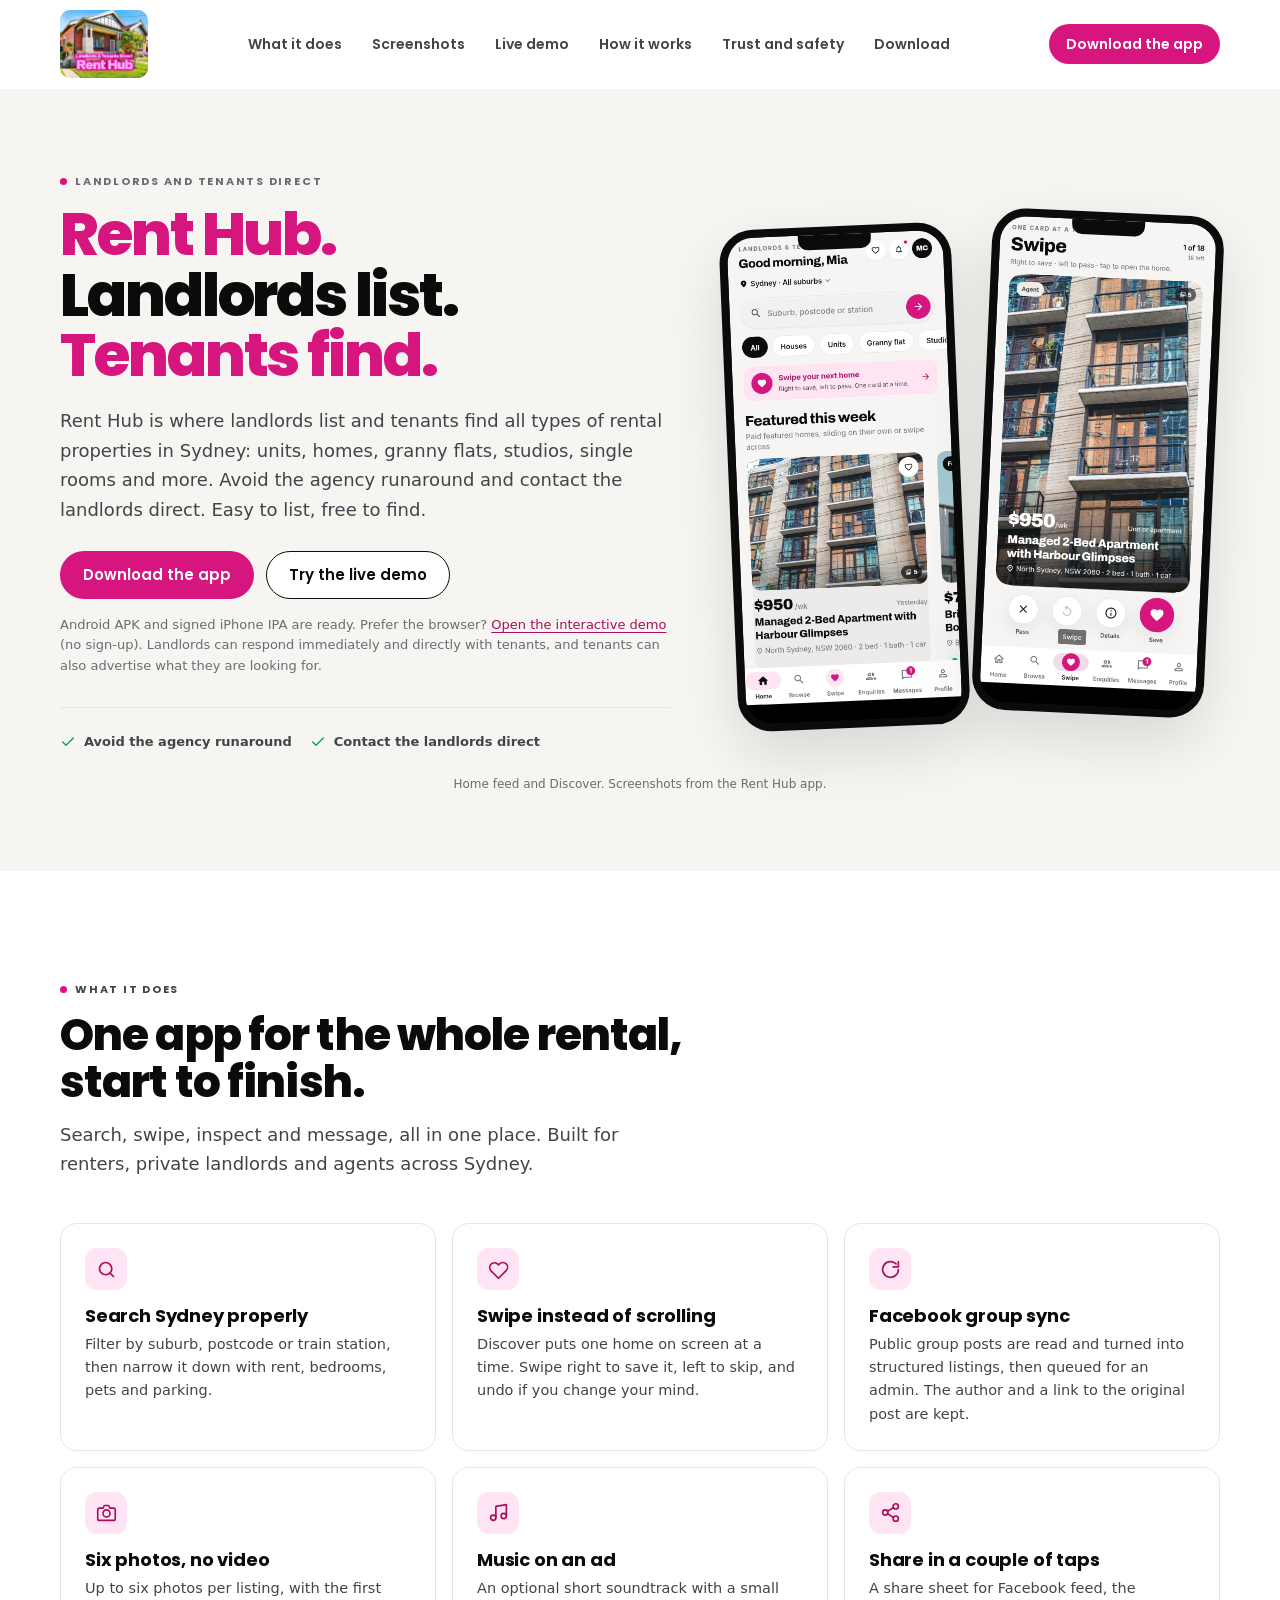
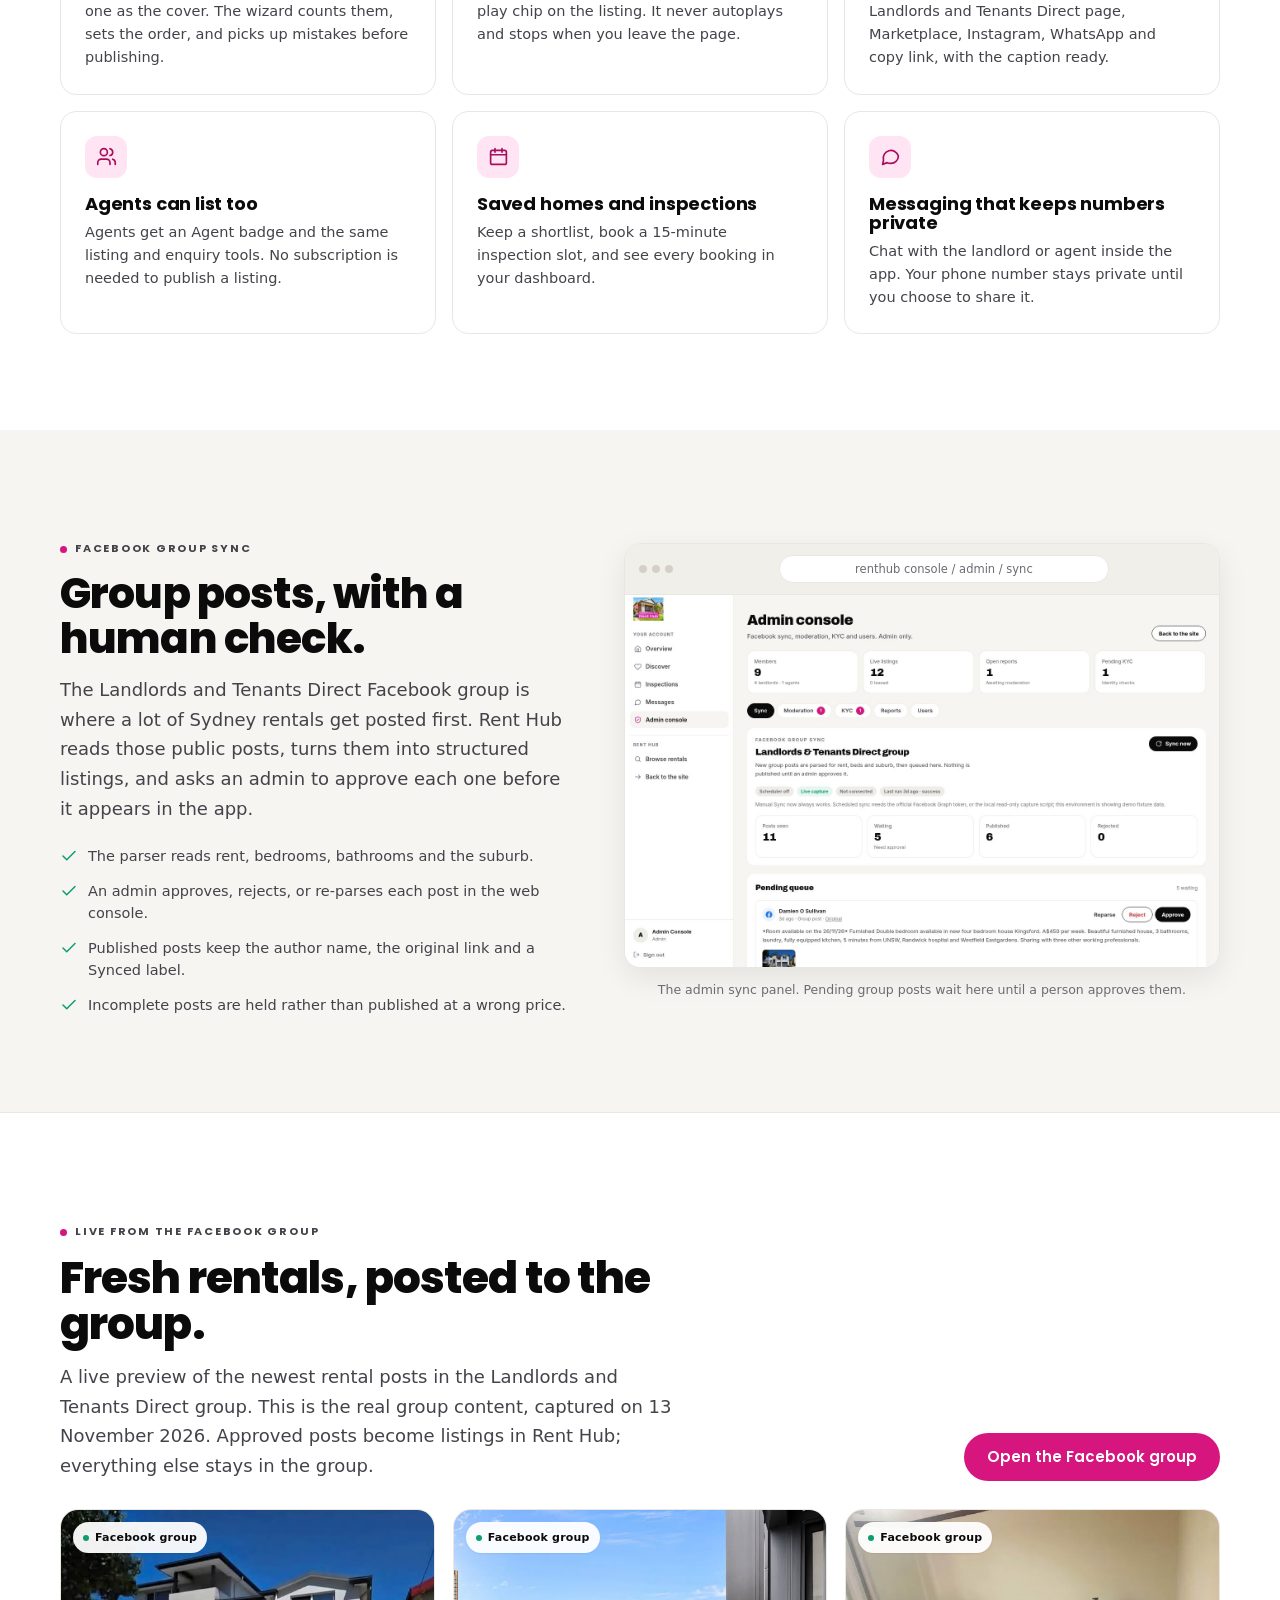
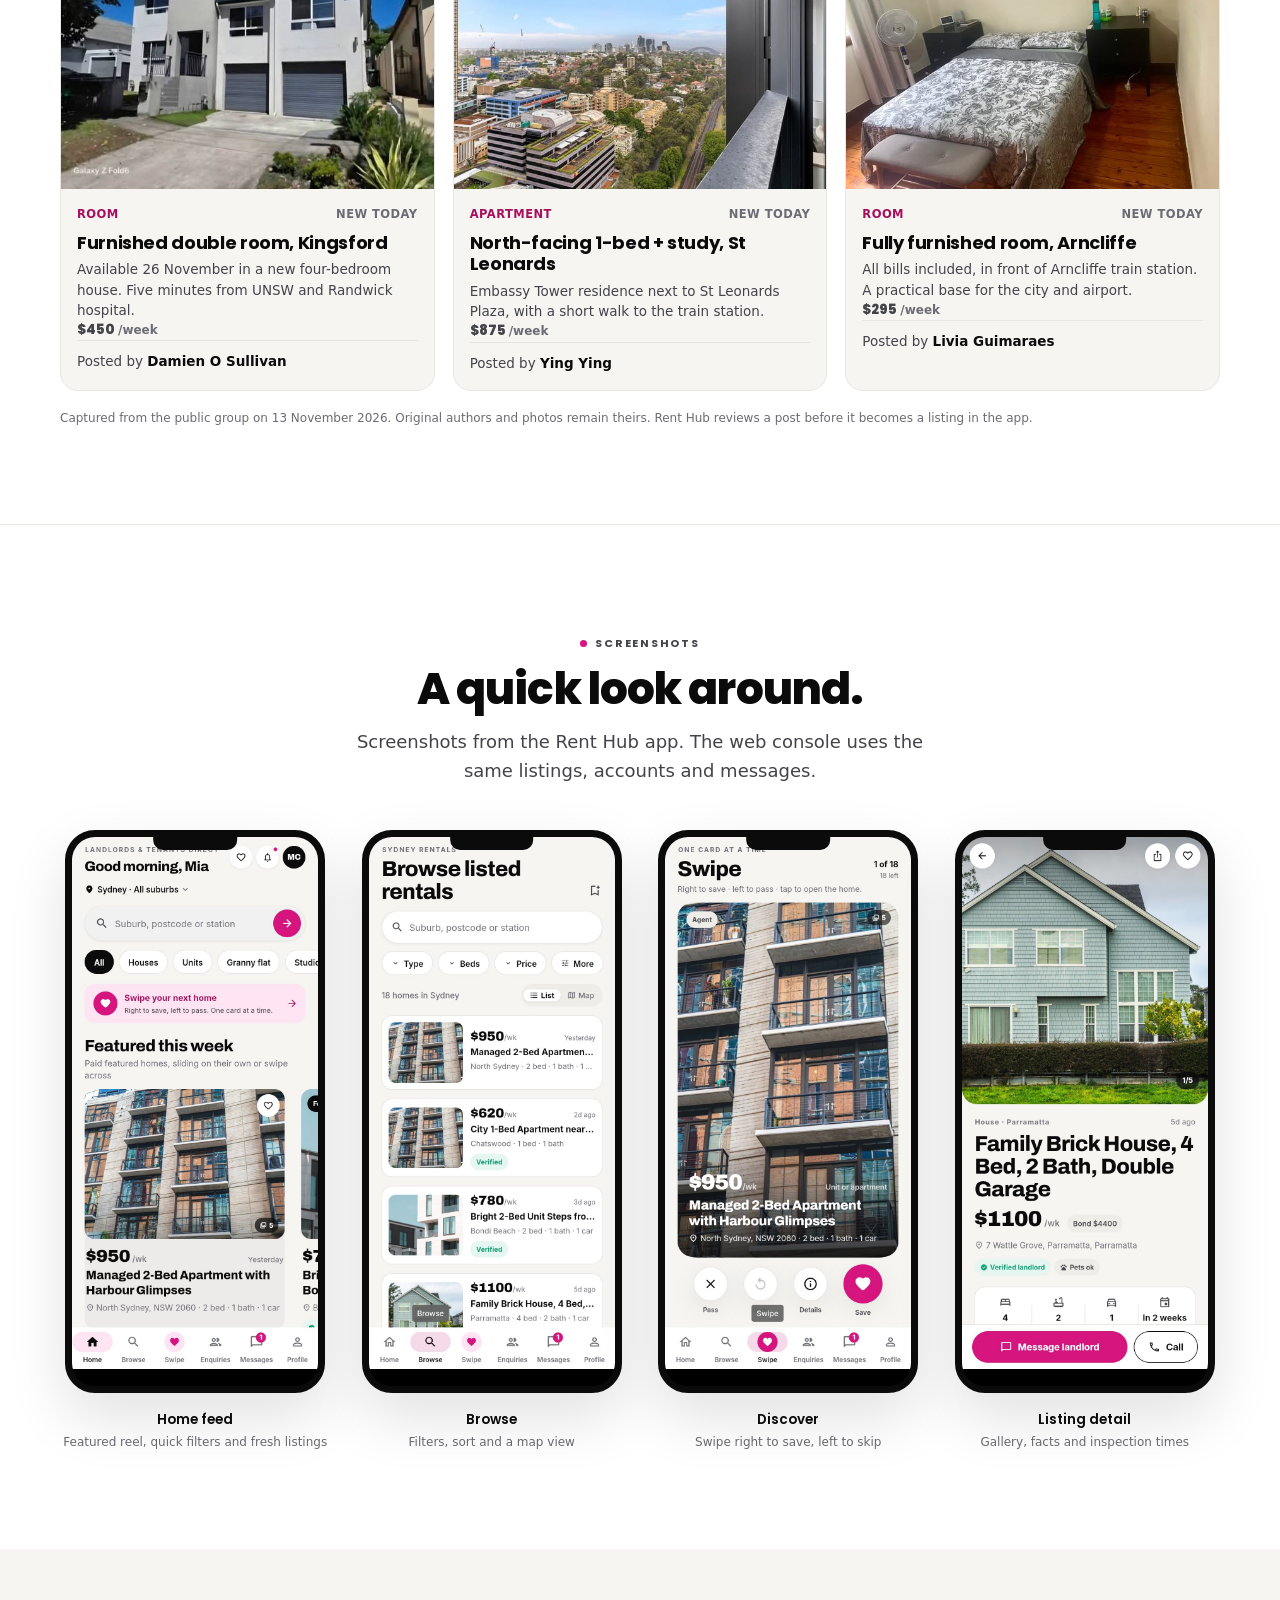
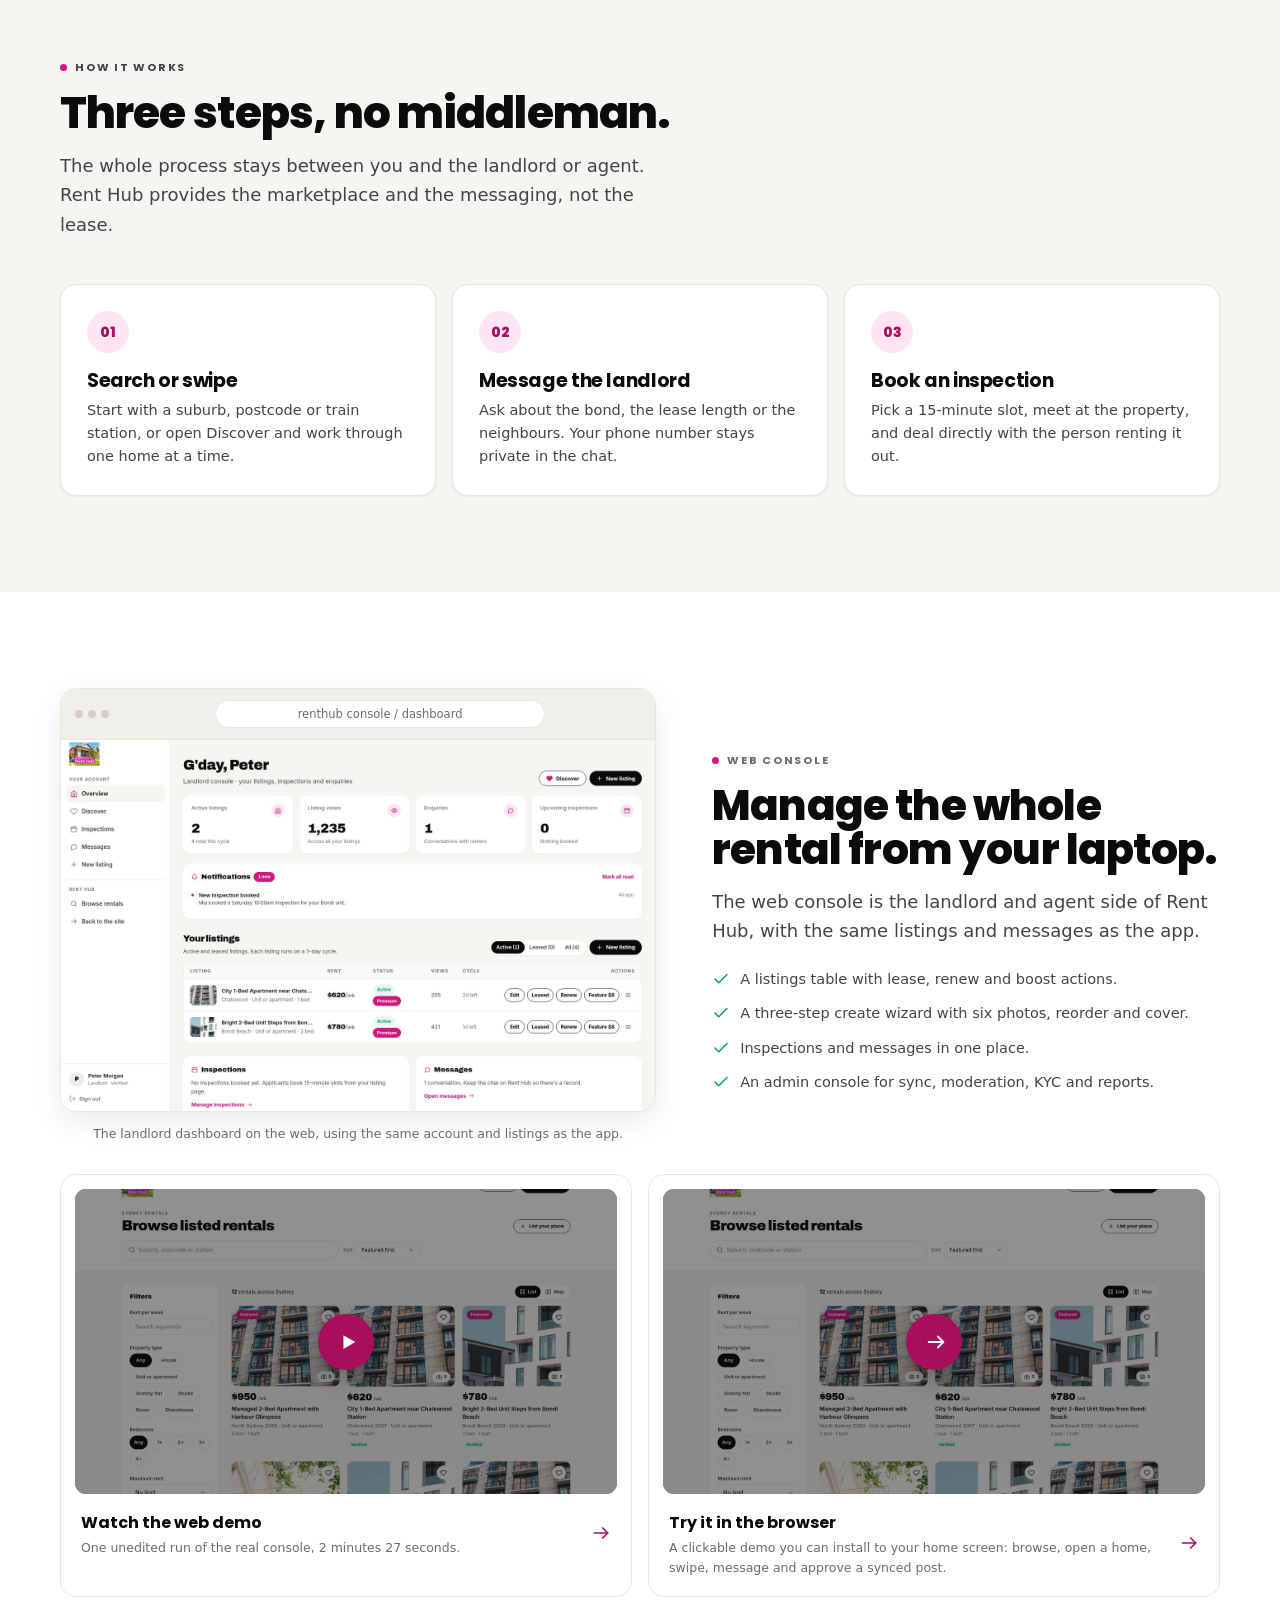
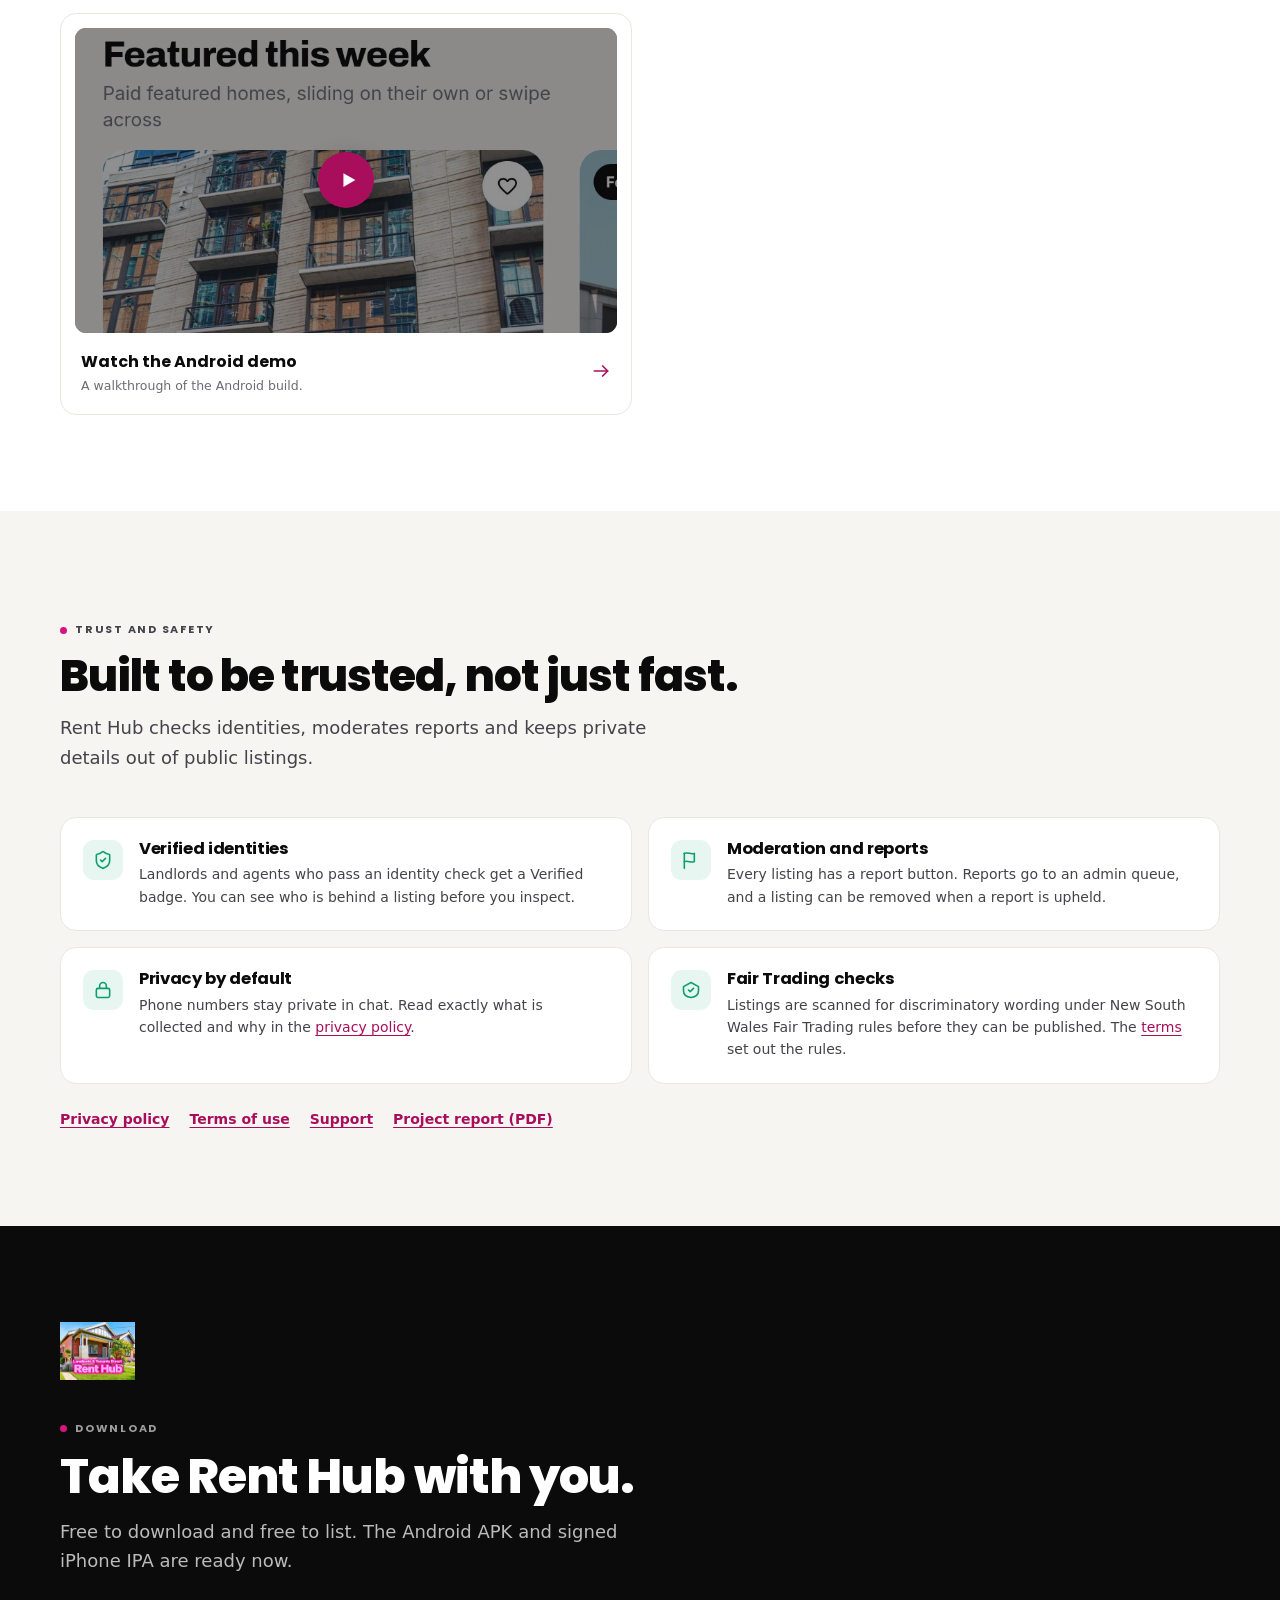
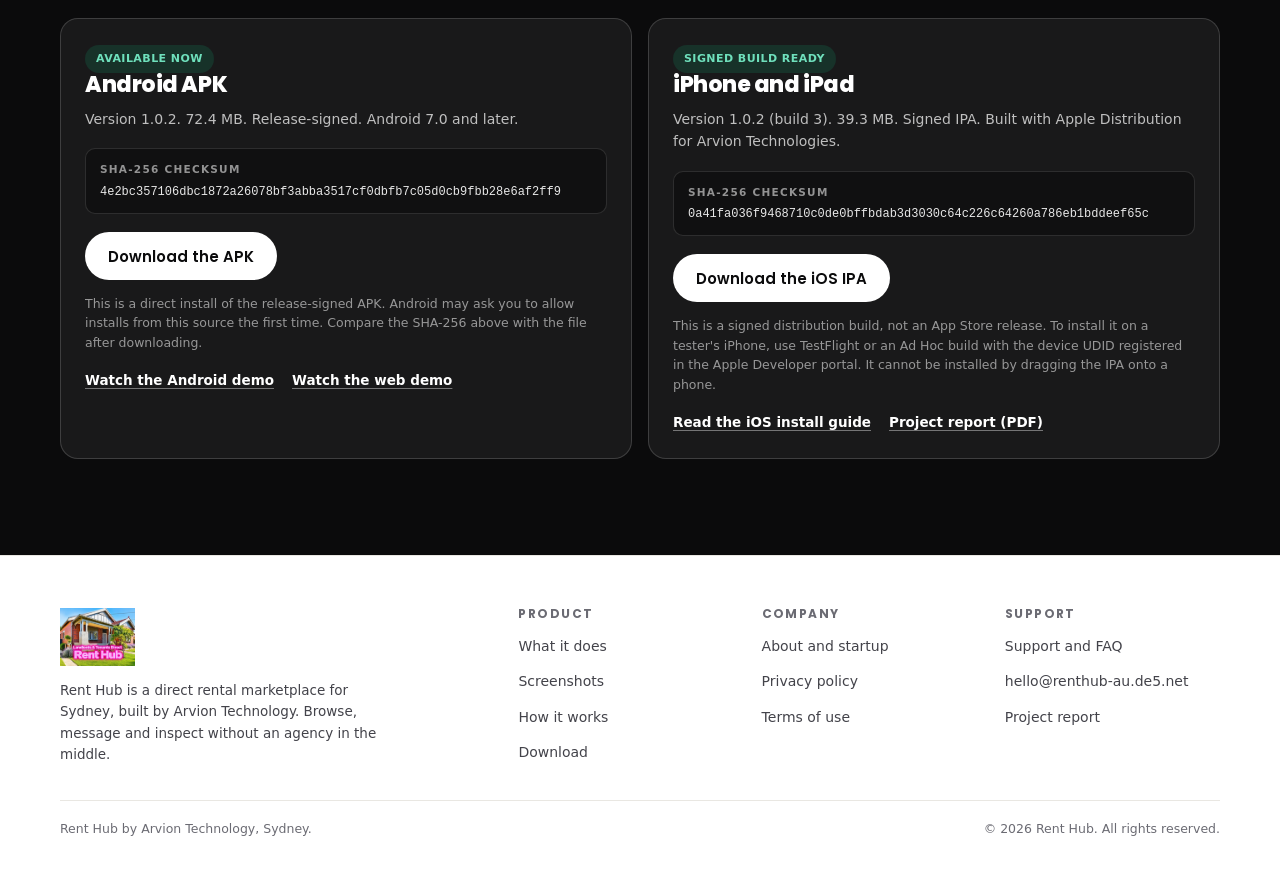
==== commit 41702ebf: "Brand: complete Facebook cover logo and Rent Hub heading" ====
--- a/index.html
+++ b/index.html
@@ -29,7 +29,7 @@
   <header class="site-header" data-header>
     <div class="wrap header-inner">
       <a class="logo" href="index.html" aria-label="Rent Hub home">
-        <img src="assets/brand/renthub-lockup.png" alt="Rent Hub, Landlords and Tenants Direct" width="1200" height="455">
+        <img src="assets/brand/rent-hub-cover-web.jpg" alt="Rent Hub, Landlords and Tenants Direct" width="1427" height="1102">
       </a>
       <nav class="nav" aria-label="Main">
         <a href="#what">What it does</a>
@@ -67,7 +67,7 @@
       <div class="wrap hero-grid">
         <div class="hero-copy">
           <p class="eyebrow"><span class="dot" aria-hidden="true"></span>Landlords and Tenants Direct</p>
-          <h1>Sydney rentals,<br><span class="accent">listed by landlords.</span></h1>
+          <h1><span class="accent">Rent Hub.</span><br>Landlords list.<br><span class="accent">Tenants find.</span></h1>
           <p class="lede">
             Rent Hub is where landlords list and tenants find all types of rental properties in Sydney:
             units, homes, granny flats, studios, single rooms and more. Avoid the agency runaround and
@@ -483,7 +483,7 @@
 
     <section class="download" id="download">
       <div class="wrap">
-        <img class="download-lockup" src="assets/brand/renthub-lockup-white.png" alt="Rent Hub, Landlords and Tenants Direct" width="1200" height="455">
+        <img class="download-lockup" src="assets/brand/rent-hub-cover-web.jpg" alt="Rent Hub, Landlords and Tenants Direct" width="1427" height="1102">
         <div class="section-head">
           <p class="eyebrow"><span class="dot" aria-hidden="true"></span>Download</p>
           <h2>Take Rent Hub with you.</h2>
@@ -535,7 +535,7 @@
     <div class="wrap">
       <div class="footer-grid">
         <div class="footer-brand">
-          <img src="assets/brand/renthub-lockup.png" alt="Rent Hub, Landlords and Tenants Direct" width="1200" height="455">
+          <img src="assets/brand/rent-hub-cover-web.jpg" alt="Rent Hub, Landlords and Tenants Direct" width="1427" height="1102">
           <p>Rent Hub is a direct rental marketplace for Sydney, built by Arvion Technology. Browse, message and inspect without an agency in the middle.</p>
         </div>
         <div class="footer-col">
--- a/styles.css
+++ b/styles.css
@@ -285,7 +285,7 @@
   box-shadow: 0 1px 0 rgba(11, 11, 12, 0.02);
 }
 .header-inner {
-  min-height: 74px;
+  min-height: 88px;
   display: flex;
   align-items: center;
   justify-content: space-between;
@@ -298,8 +298,9 @@
   flex-shrink: 0;
 }
 .logo img {
-  height: 56px;
+  height: 68px;
   width: auto;
+  border-radius: 10px;
 }
 .nav {
   display: flex;
@@ -382,7 +383,7 @@
     display: none;
   }
   .logo img {
-    height: 44px;
+    height: 52px;
   }
   .header-inner {
     min-height: 66px;
@@ -957,7 +958,7 @@
   padding: clamp(56px, 8vw, 96px) 0;
 }
 .download-lockup {
-  height: 46px;
+  height: 58px;
   width: auto;
   margin-bottom: 26px;
 }
@@ -1085,7 +1086,7 @@
   gap: 28px;
 }
 .footer-brand img {
-  height: 44px;
+  height: 58px;
   width: auto;
 }
 .footer-brand p {
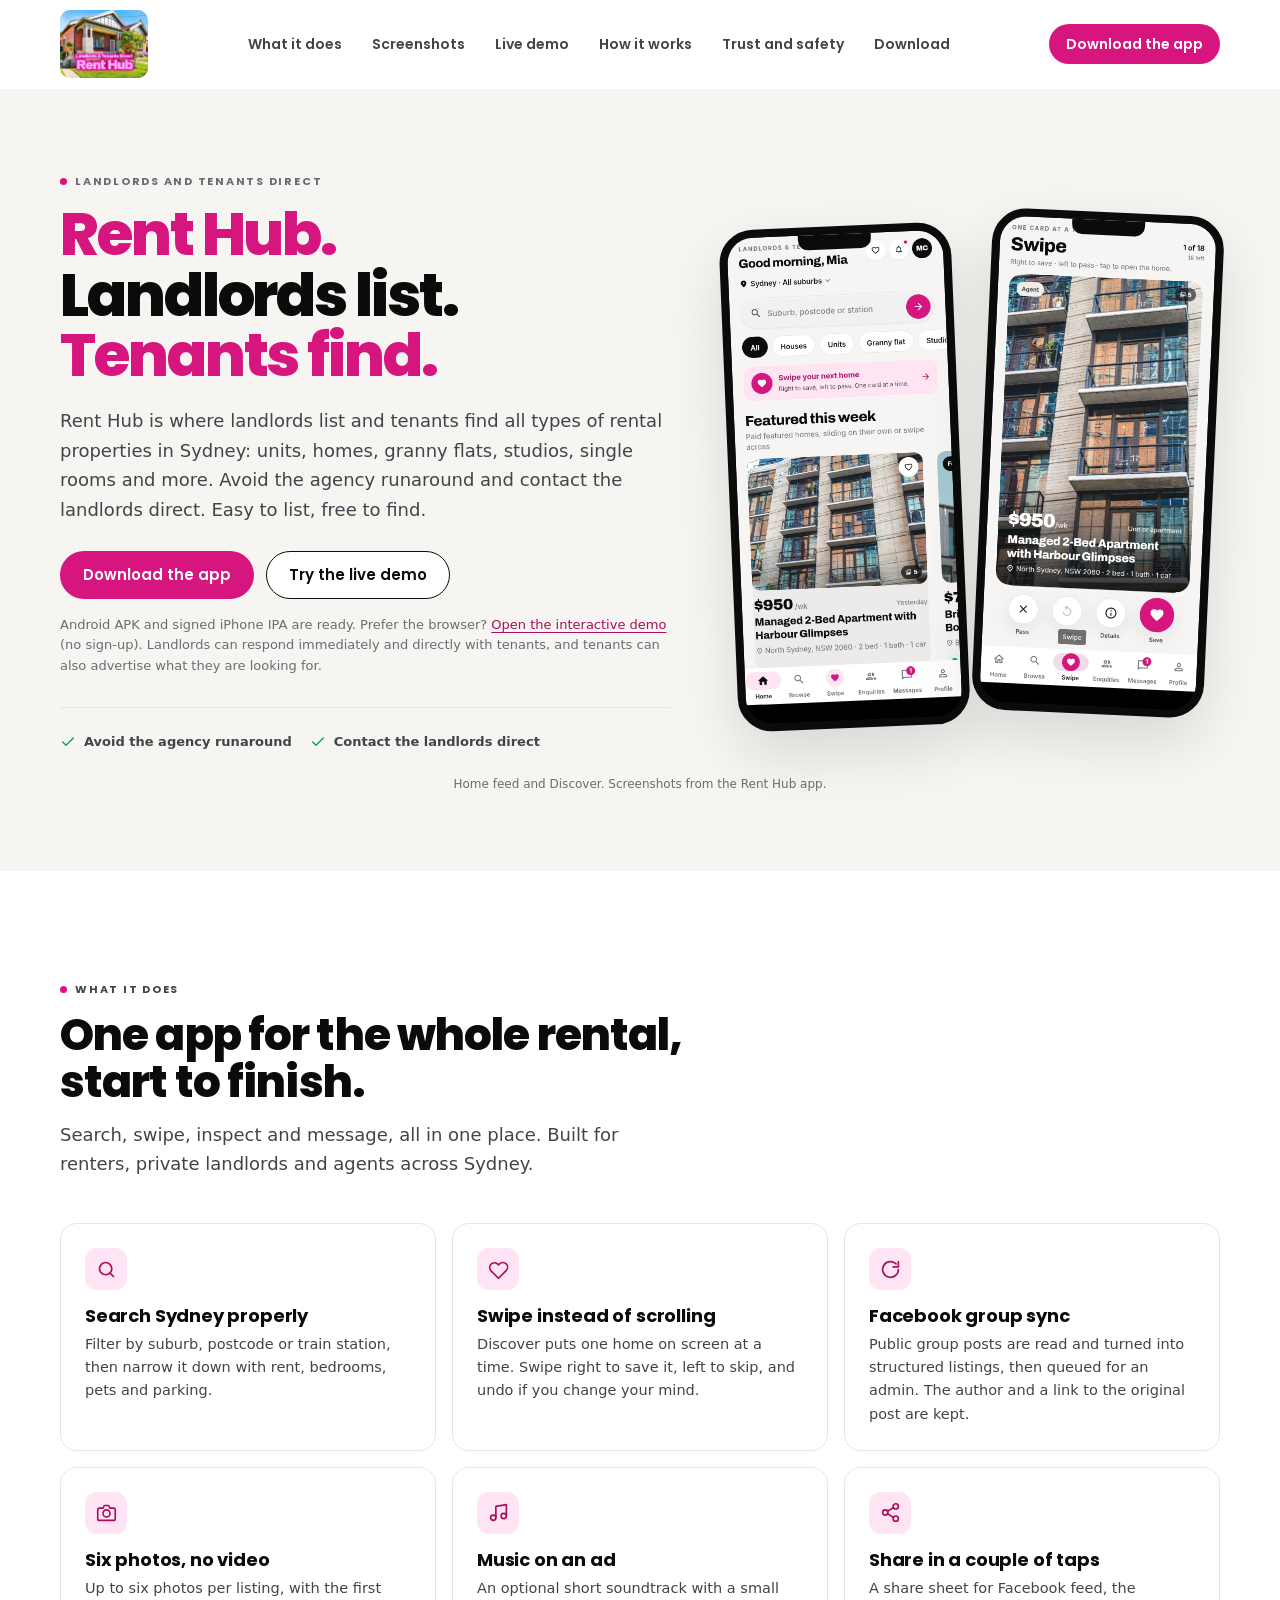
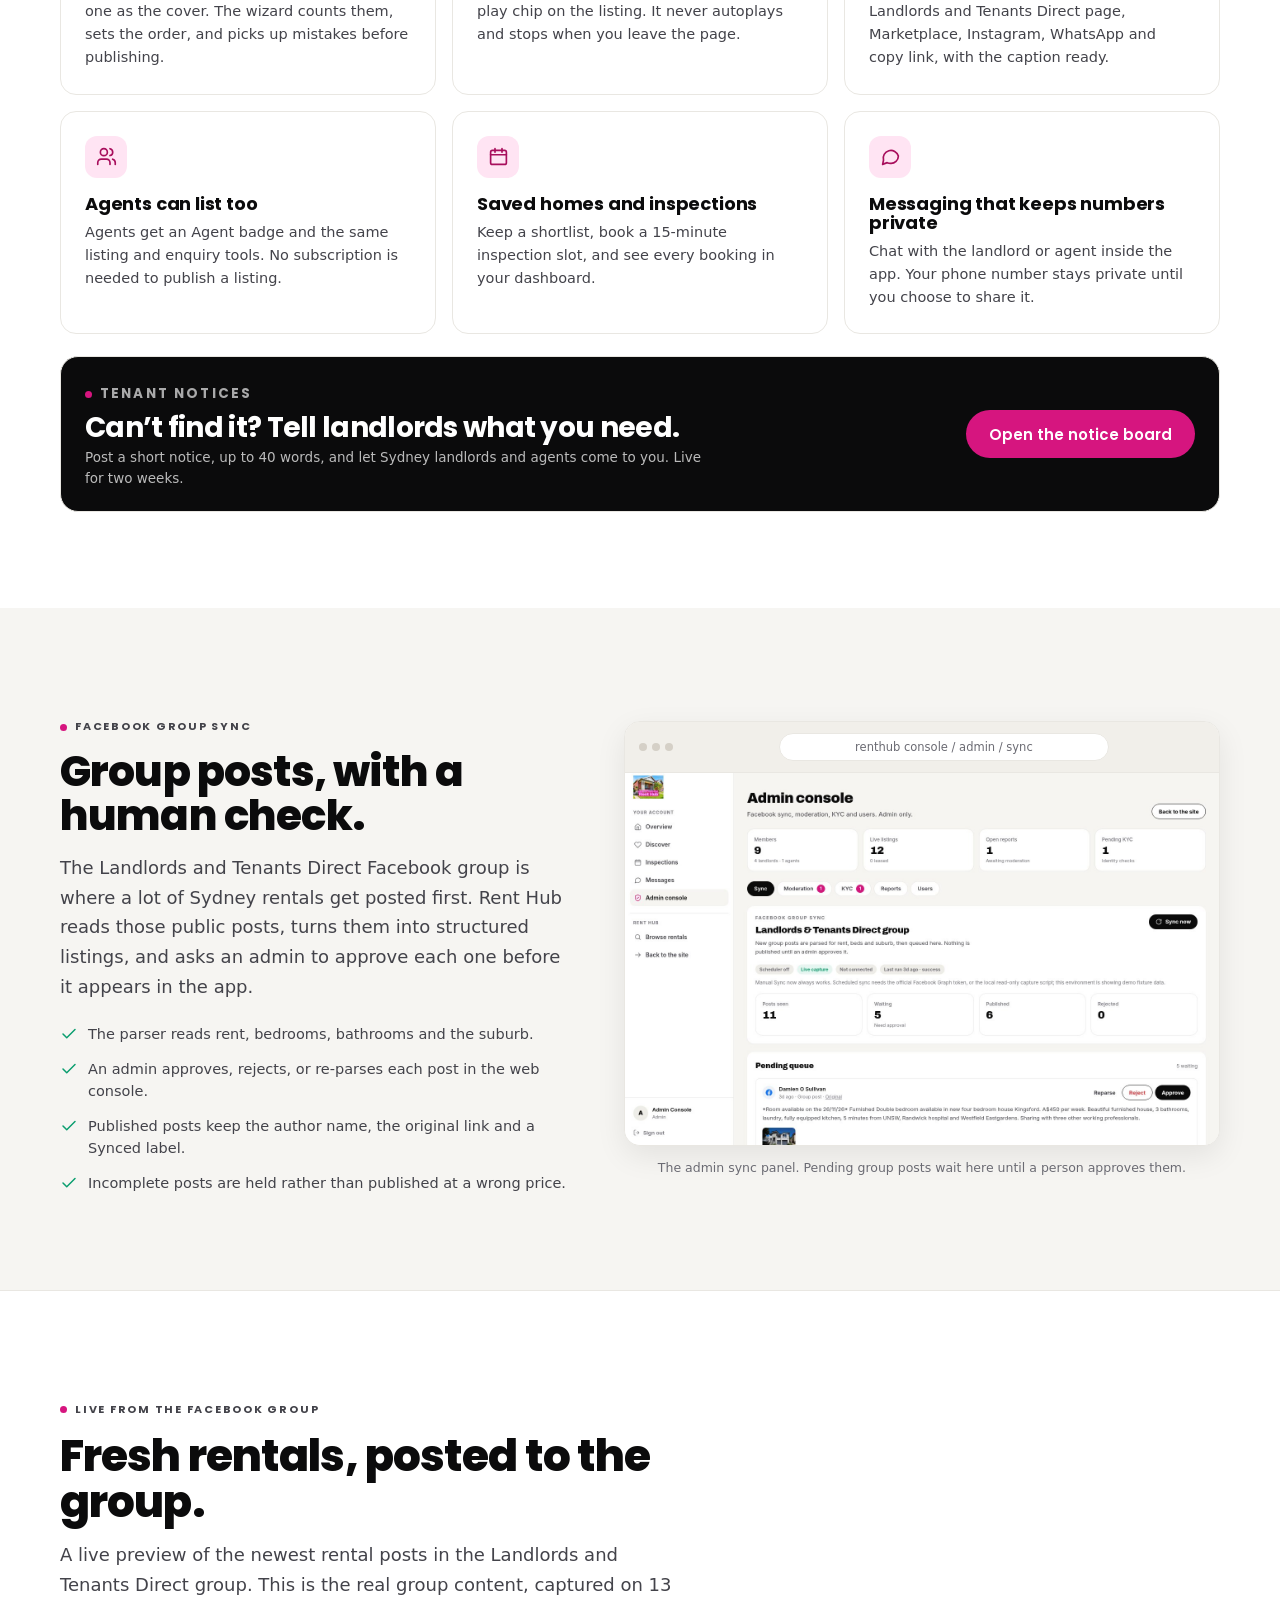
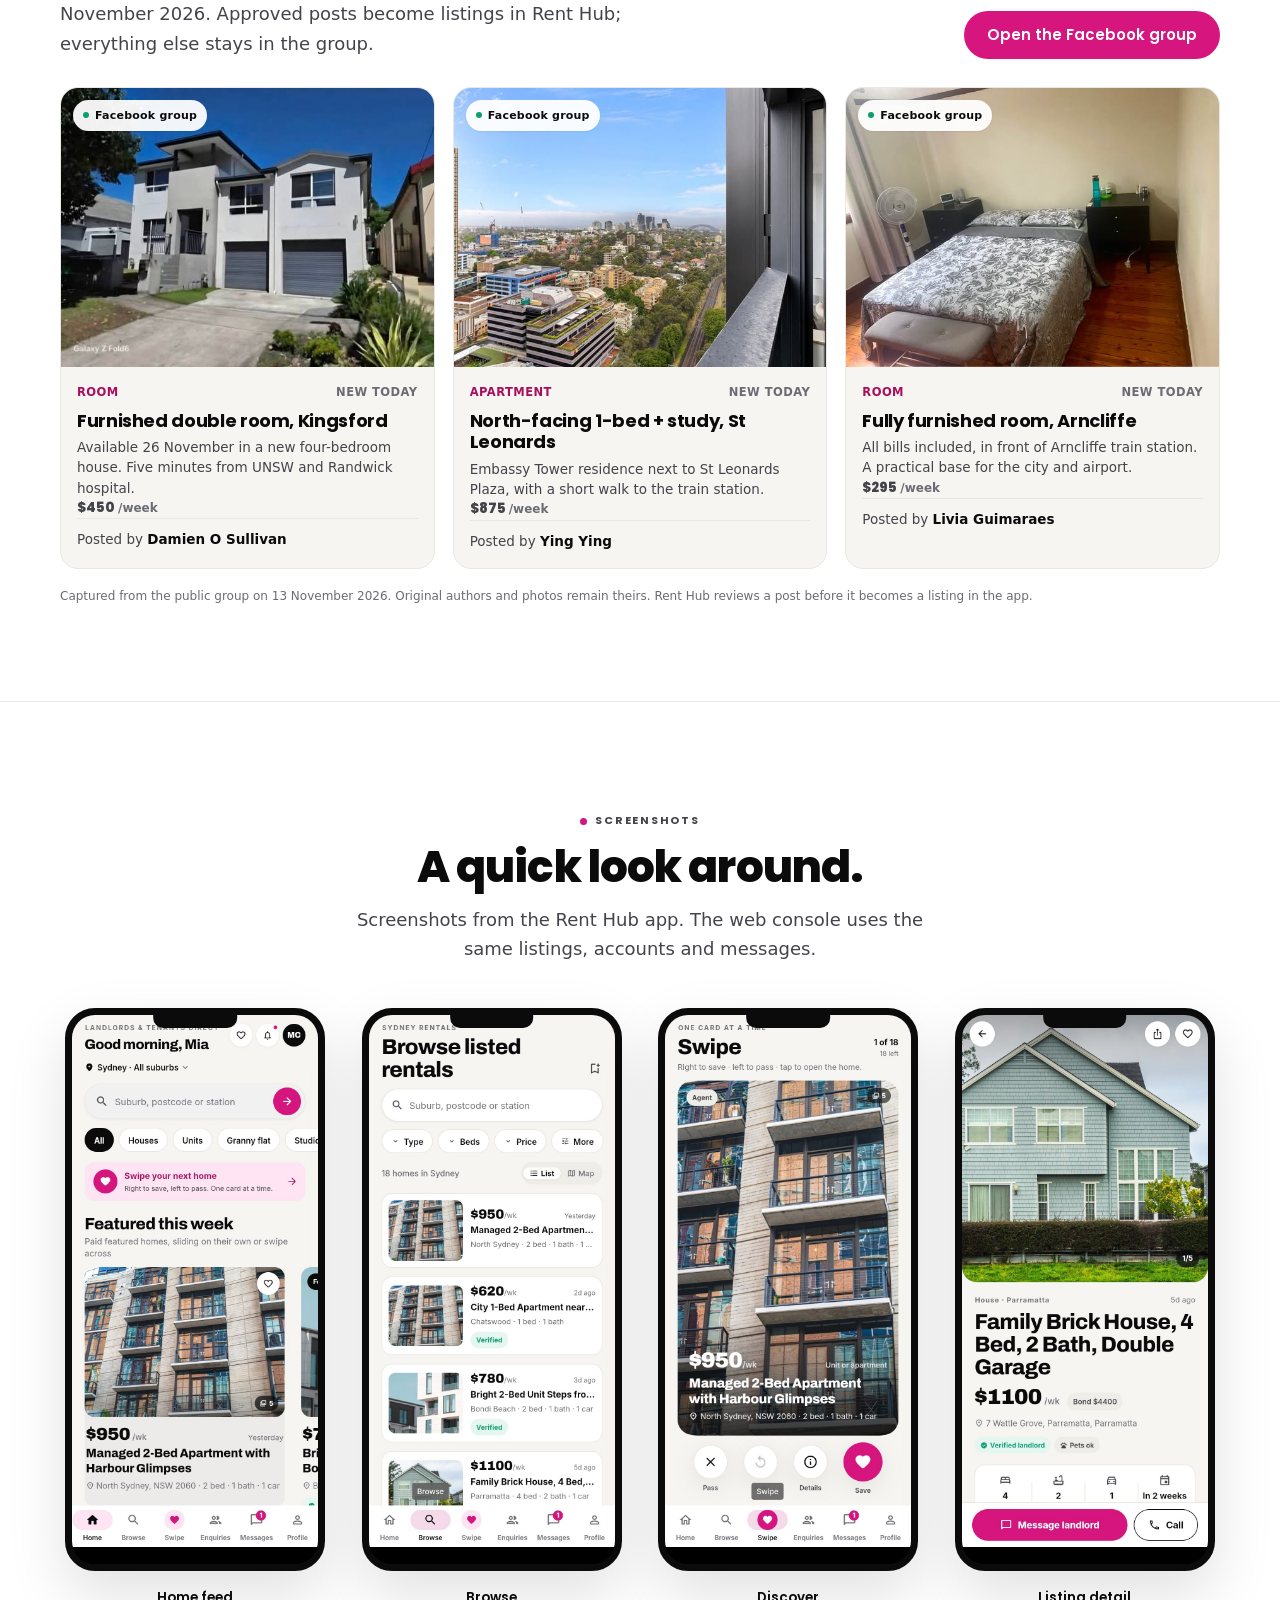
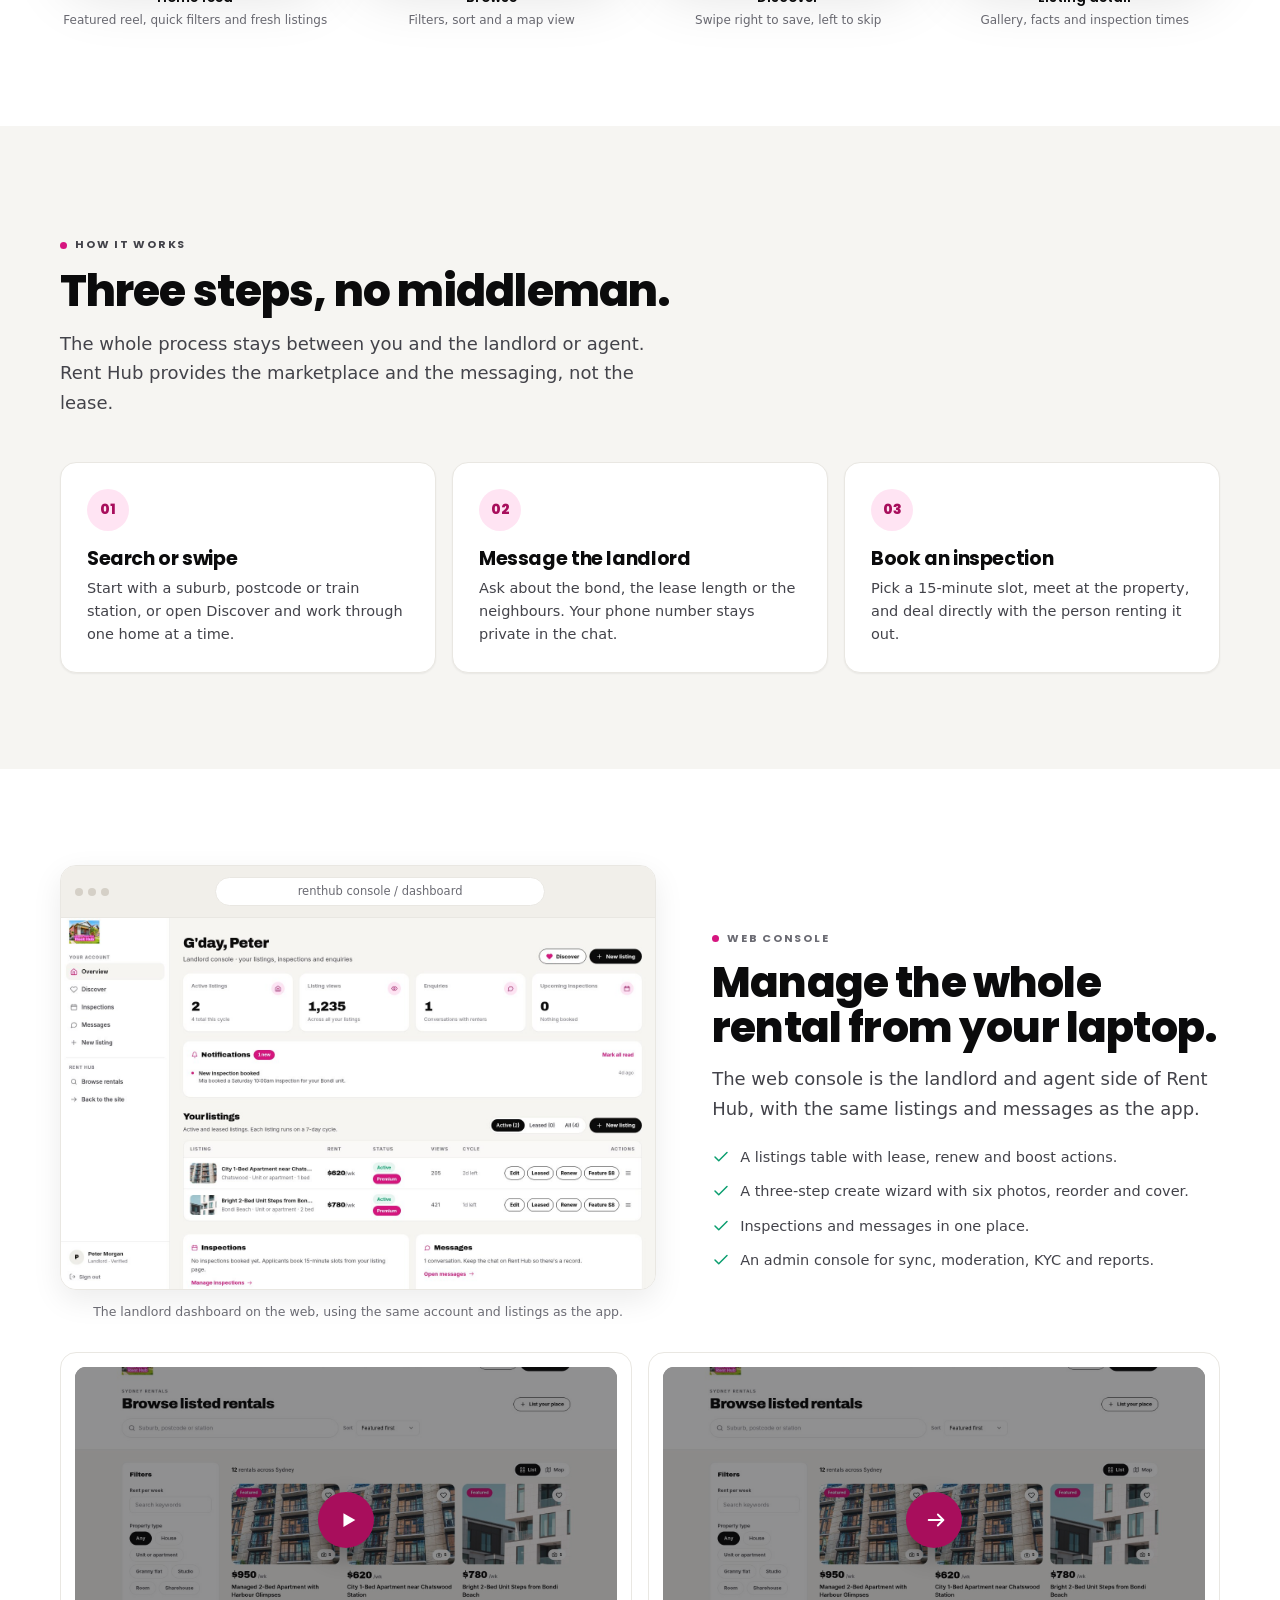
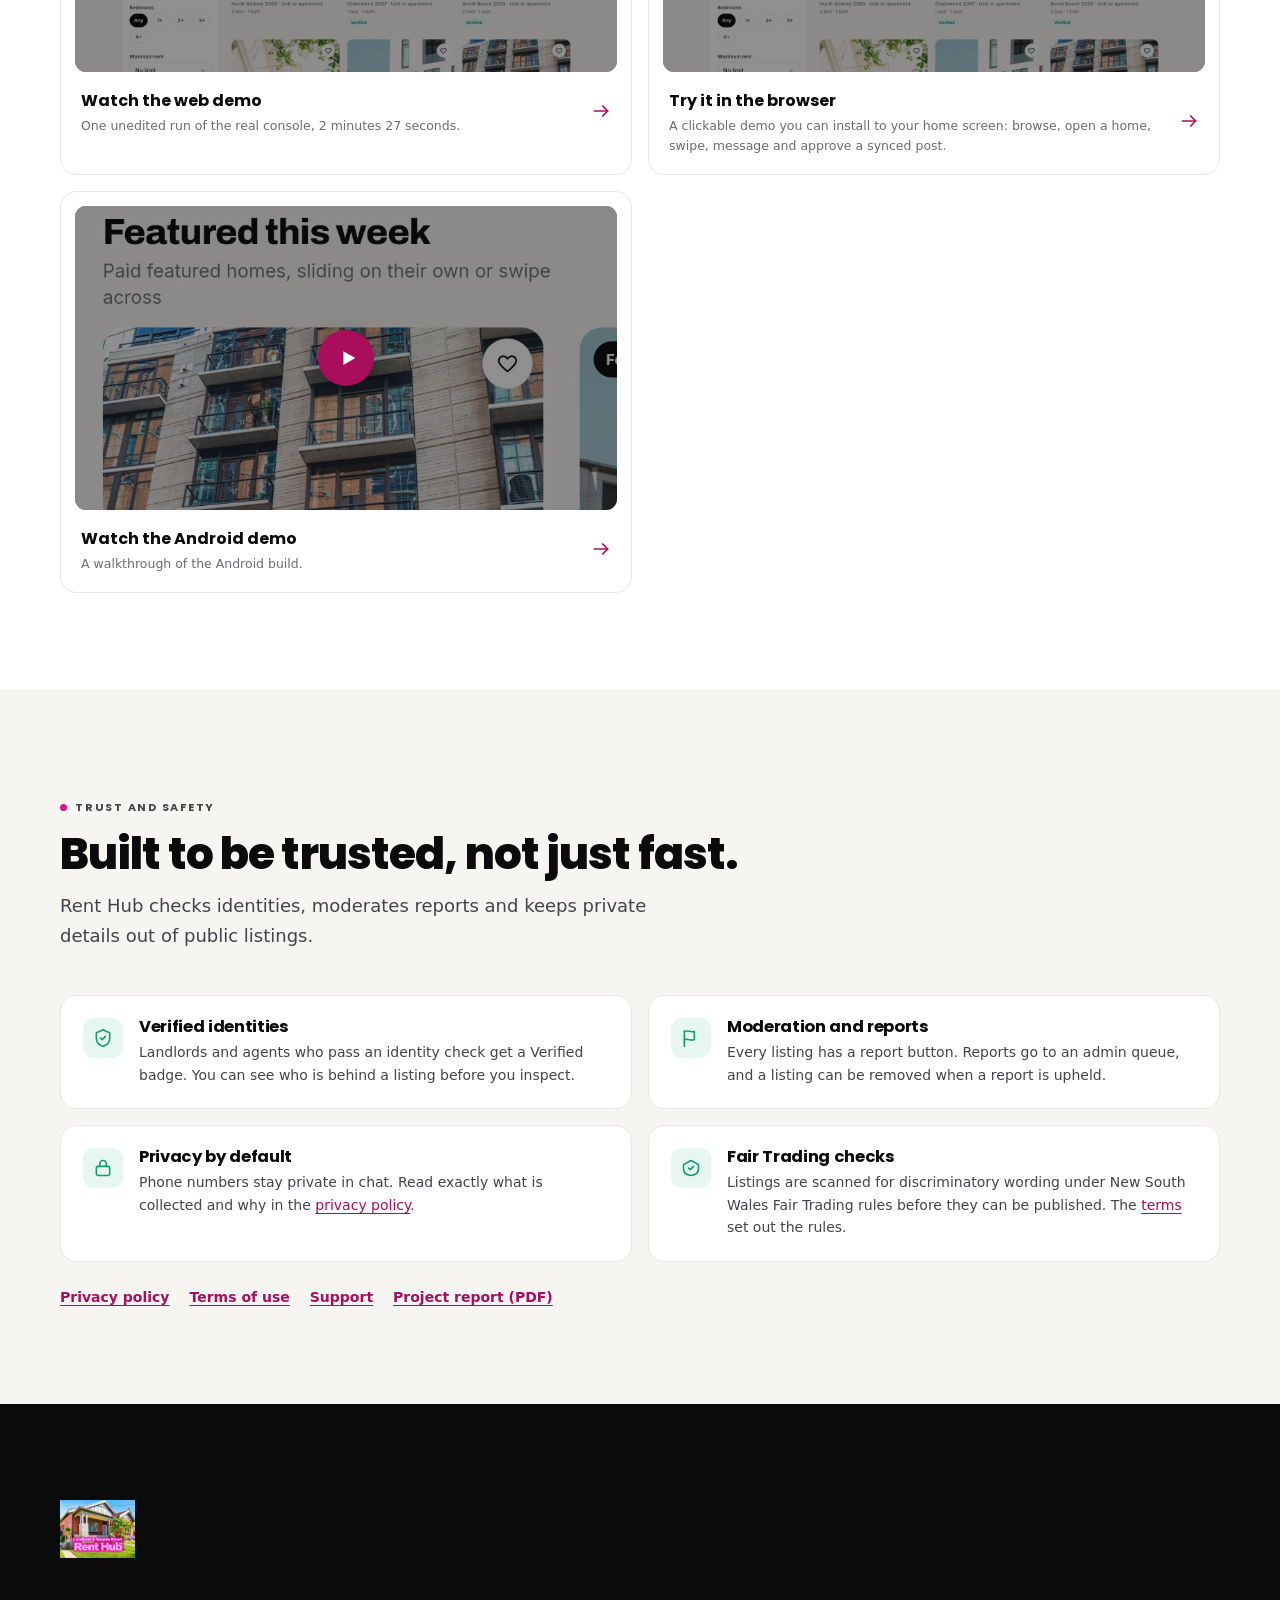
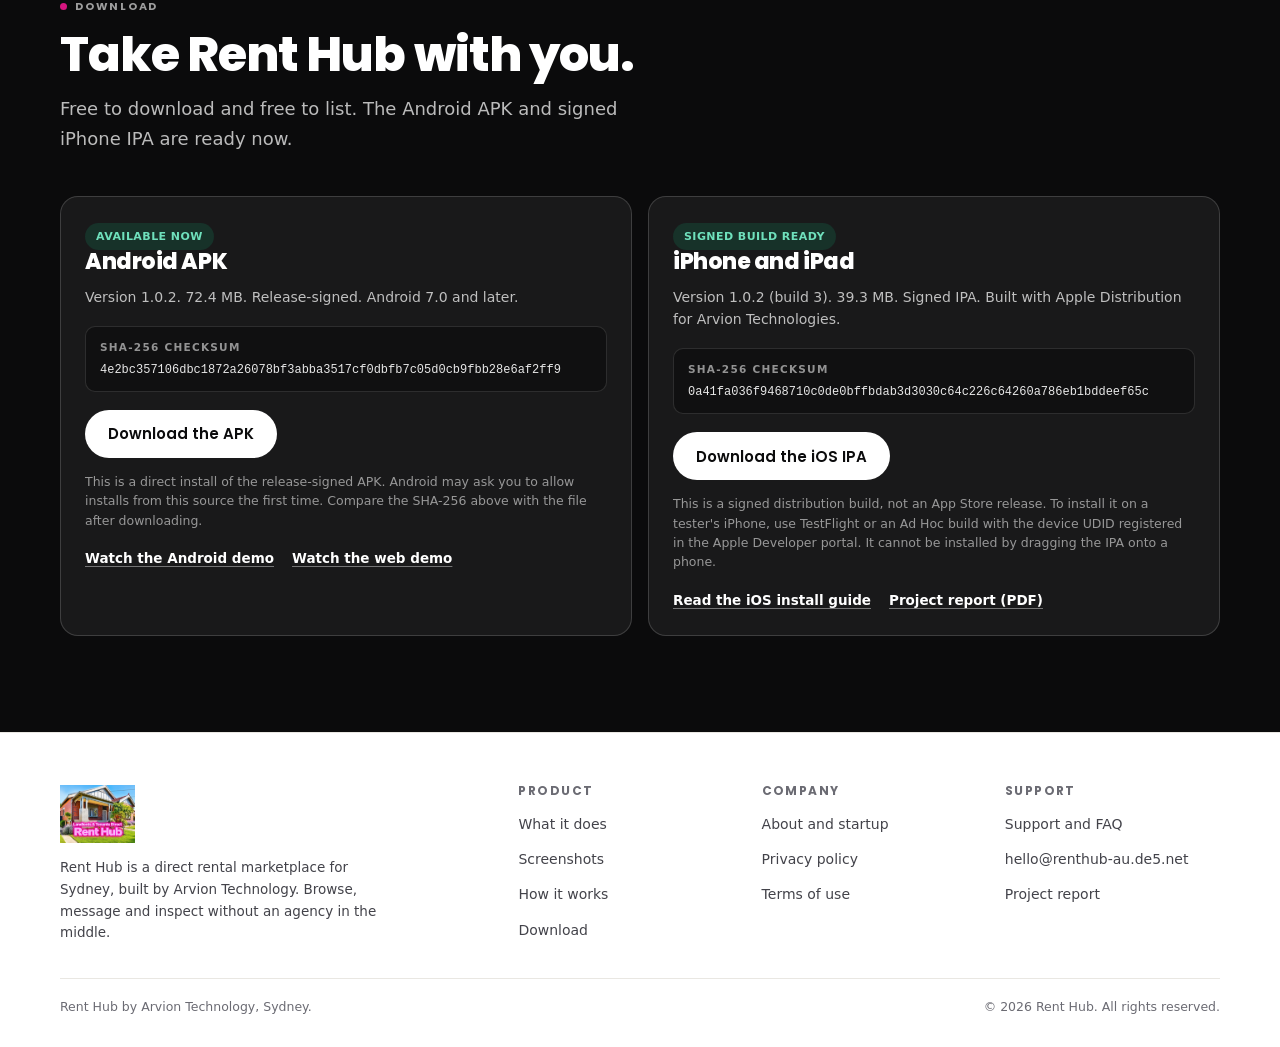
==== commit 567badcc: "Tenant notice board and 40-word enquiry limit" ====
--- a/index.html
+++ b/index.html
@@ -178,6 +178,14 @@
             <h3>Messaging that keeps numbers private</h3>
             <p>Chat with the landlord or agent inside the app. Your phone number stays private until you choose to share it.</p>
           </article>
+        </div>
+        <div class="tenant-notice-cta">
+          <div>
+            <p class="eyebrow"><span class="dot" aria-hidden="true"></span>Tenant notices</p>
+            <h3>Can&rsquo;t find it? Tell landlords what you need.</h3>
+            <p>Post a short notice, up to 40 words, and let Sydney landlords and agents come to you. Live for two weeks.</p>
+          </div>
+          <a class="btn btn-pink" href="demo/">Open the notice board</a>
         </div>
       </div>
     </section>
--- a/styles.css
+++ b/styles.css
@@ -1318,3 +1318,26 @@
   .group-photo { min-height: 164px; }
   .group-source { left: 7px; top: 7px; padding: 5px 7px; font-size: 9.5px; }
 }
+
+/* Tenant notice CTA on the feature section */
+.tenant-notice-cta {
+  display: flex;
+  align-items: center;
+  justify-content: space-between;
+  gap: 24px;
+  margin-top: 22px;
+  padding: 22px 24px;
+  border: 1px solid var(--line);
+  border-radius: 18px;
+  background: var(--ink);
+  color: var(--paper);
+}
+.tenant-notice-cta .eyebrow { color: rgba(255,255,255,.65); }
+.tenant-notice-cta .eyebrow .dot { background: var(--pink); }
+.tenant-notice-cta h3 { color: var(--paper); margin: 6px 0 4px; font-family: var(--display); font-size: clamp(20px, 2.4vw, 28px); line-height: 1.1; letter-spacing: -0.025em; }
+.tenant-notice-cta p { margin: 0; max-width: 620px; color: rgba(255,255,255,.72); font-size: 13.5px; line-height: 1.55; }
+.tenant-notice-cta .btn { flex-shrink: 0; }
+@media (max-width: 700px) {
+  .tenant-notice-cta { display: block; padding: 20px; }
+  .tenant-notice-cta .btn { margin-top: 16px; }
+}
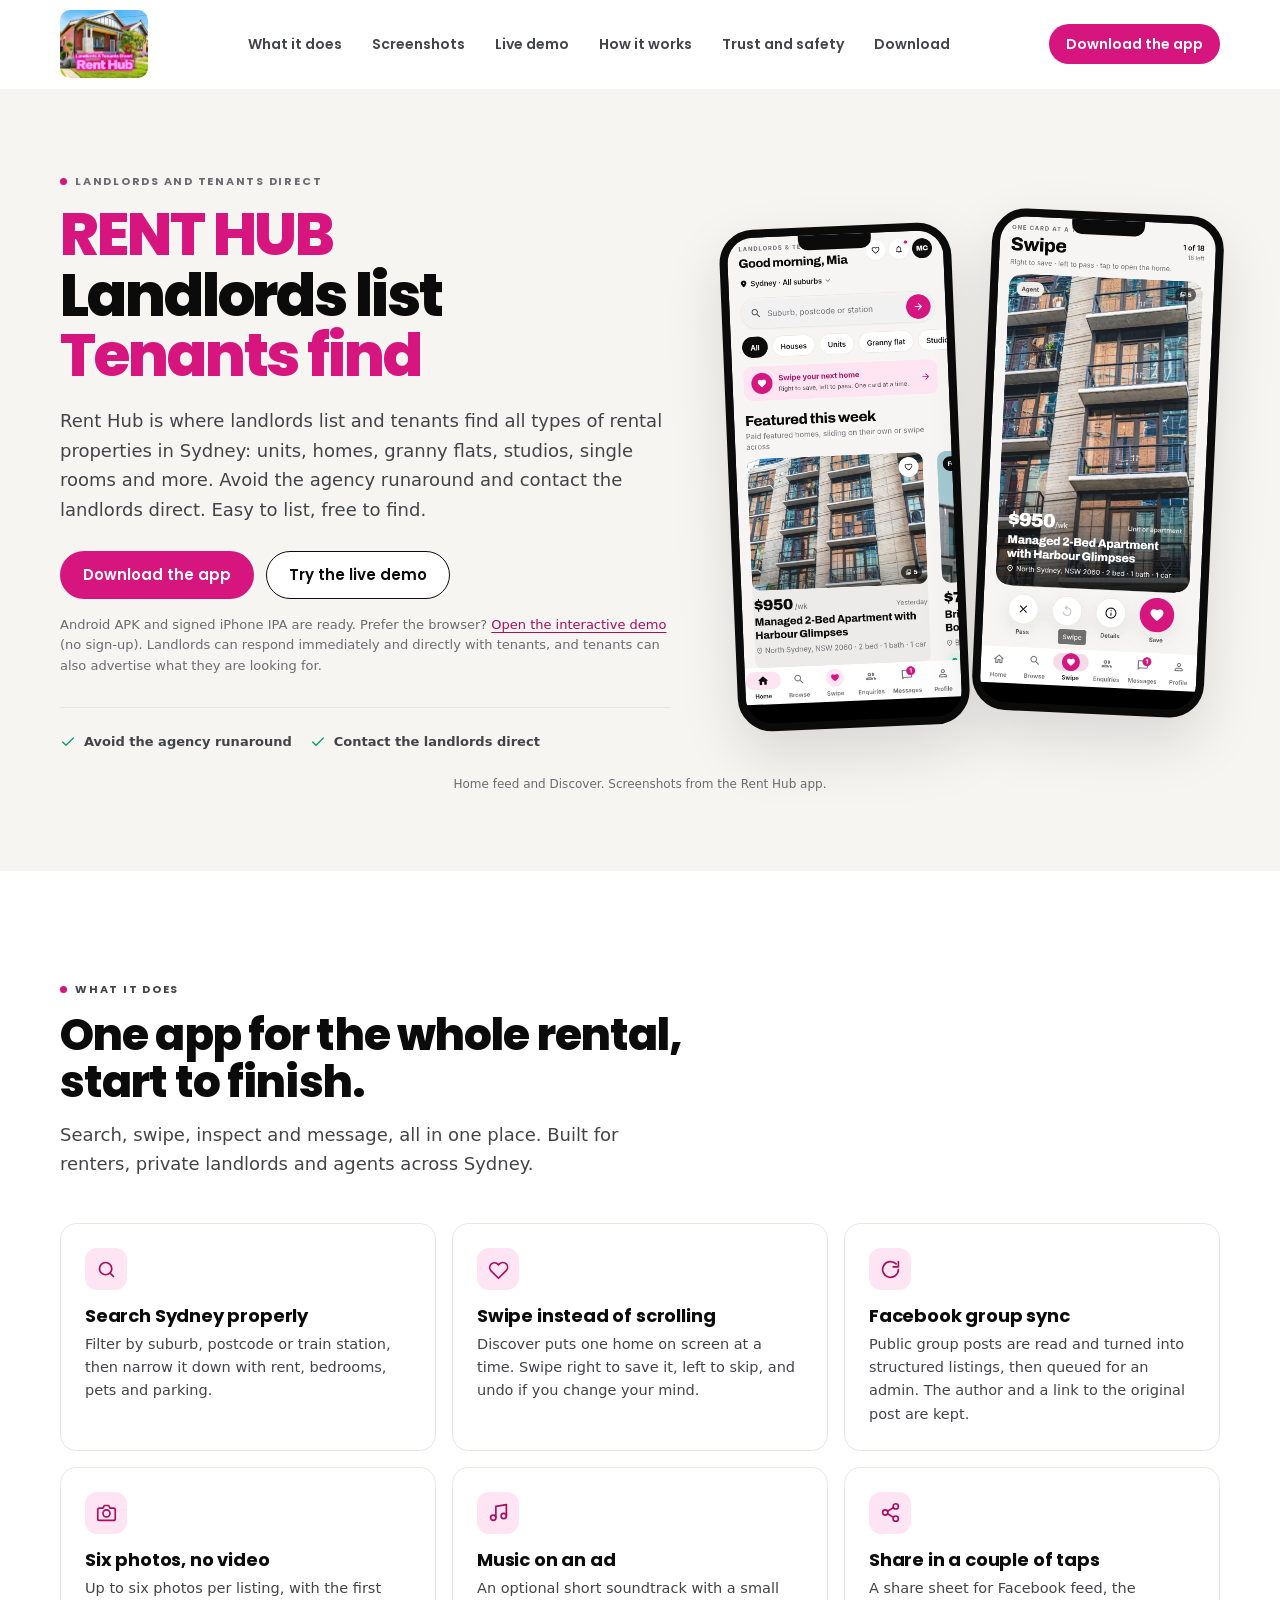
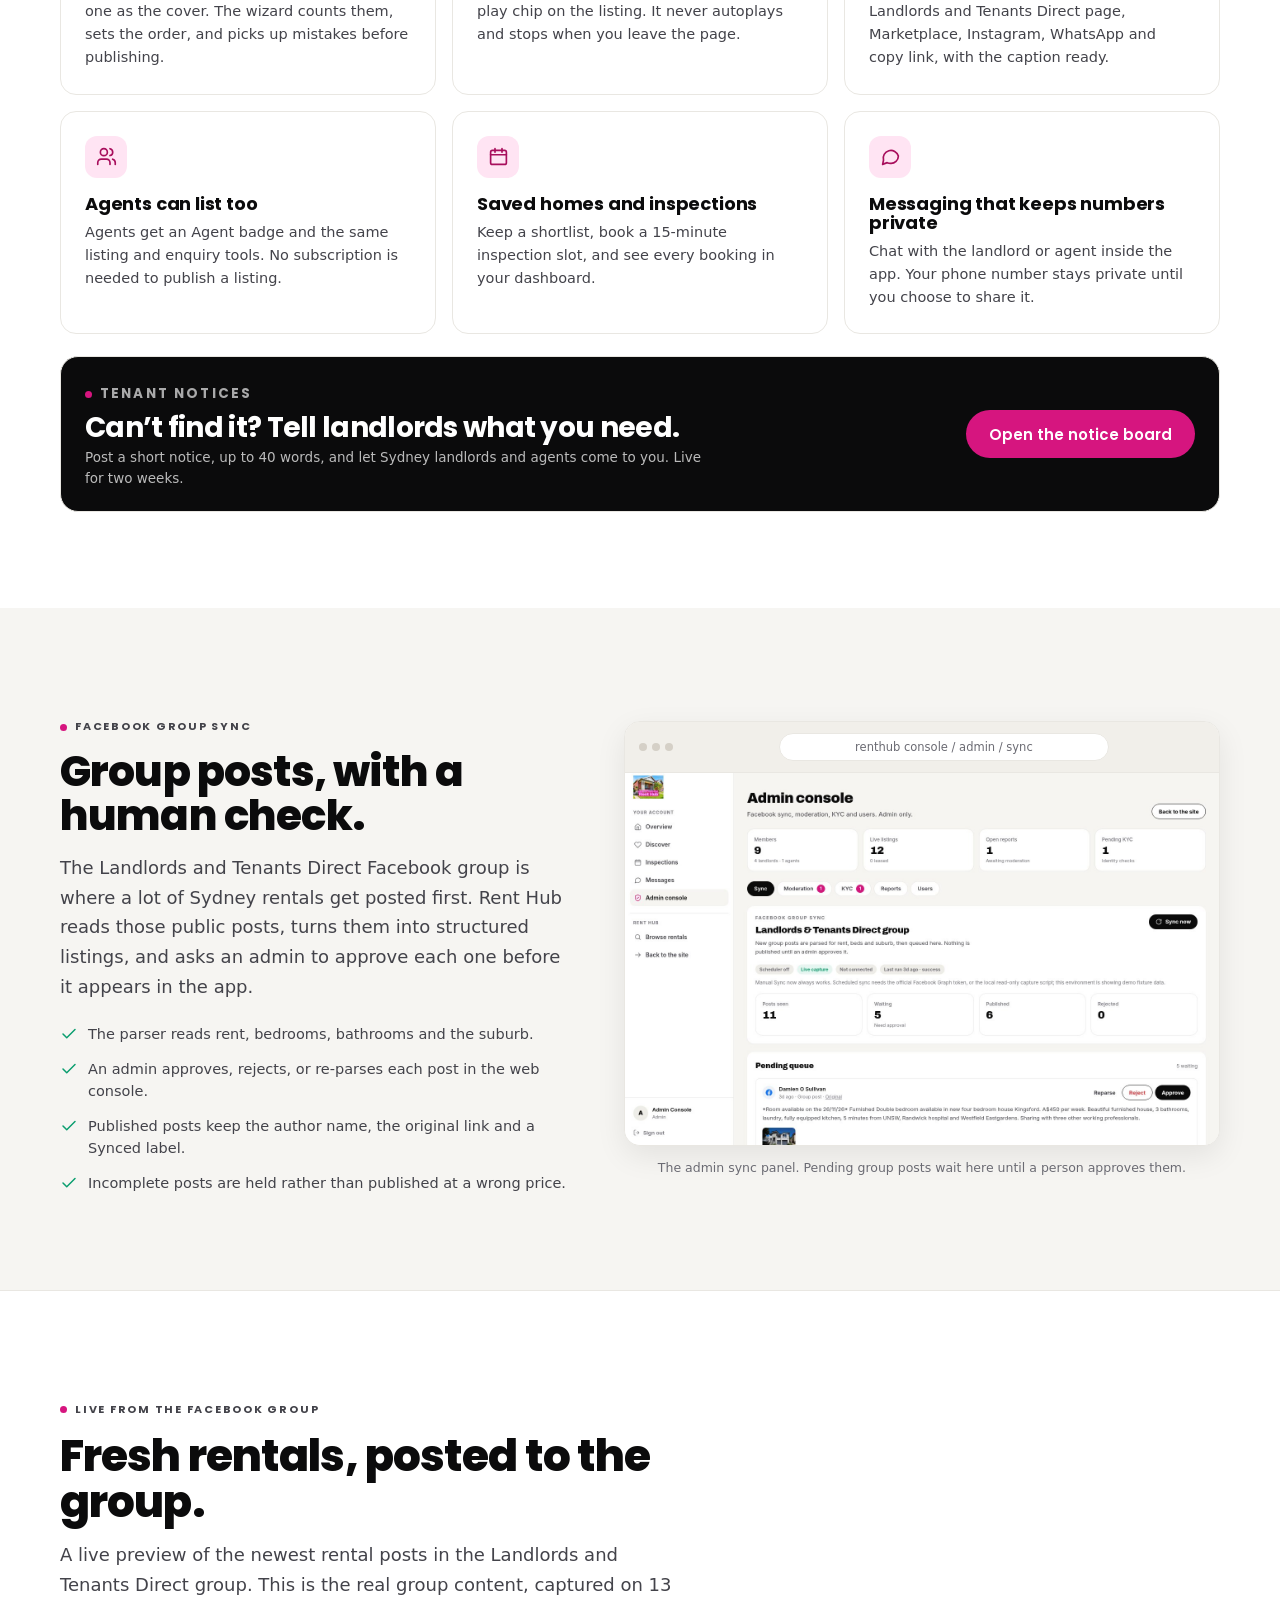
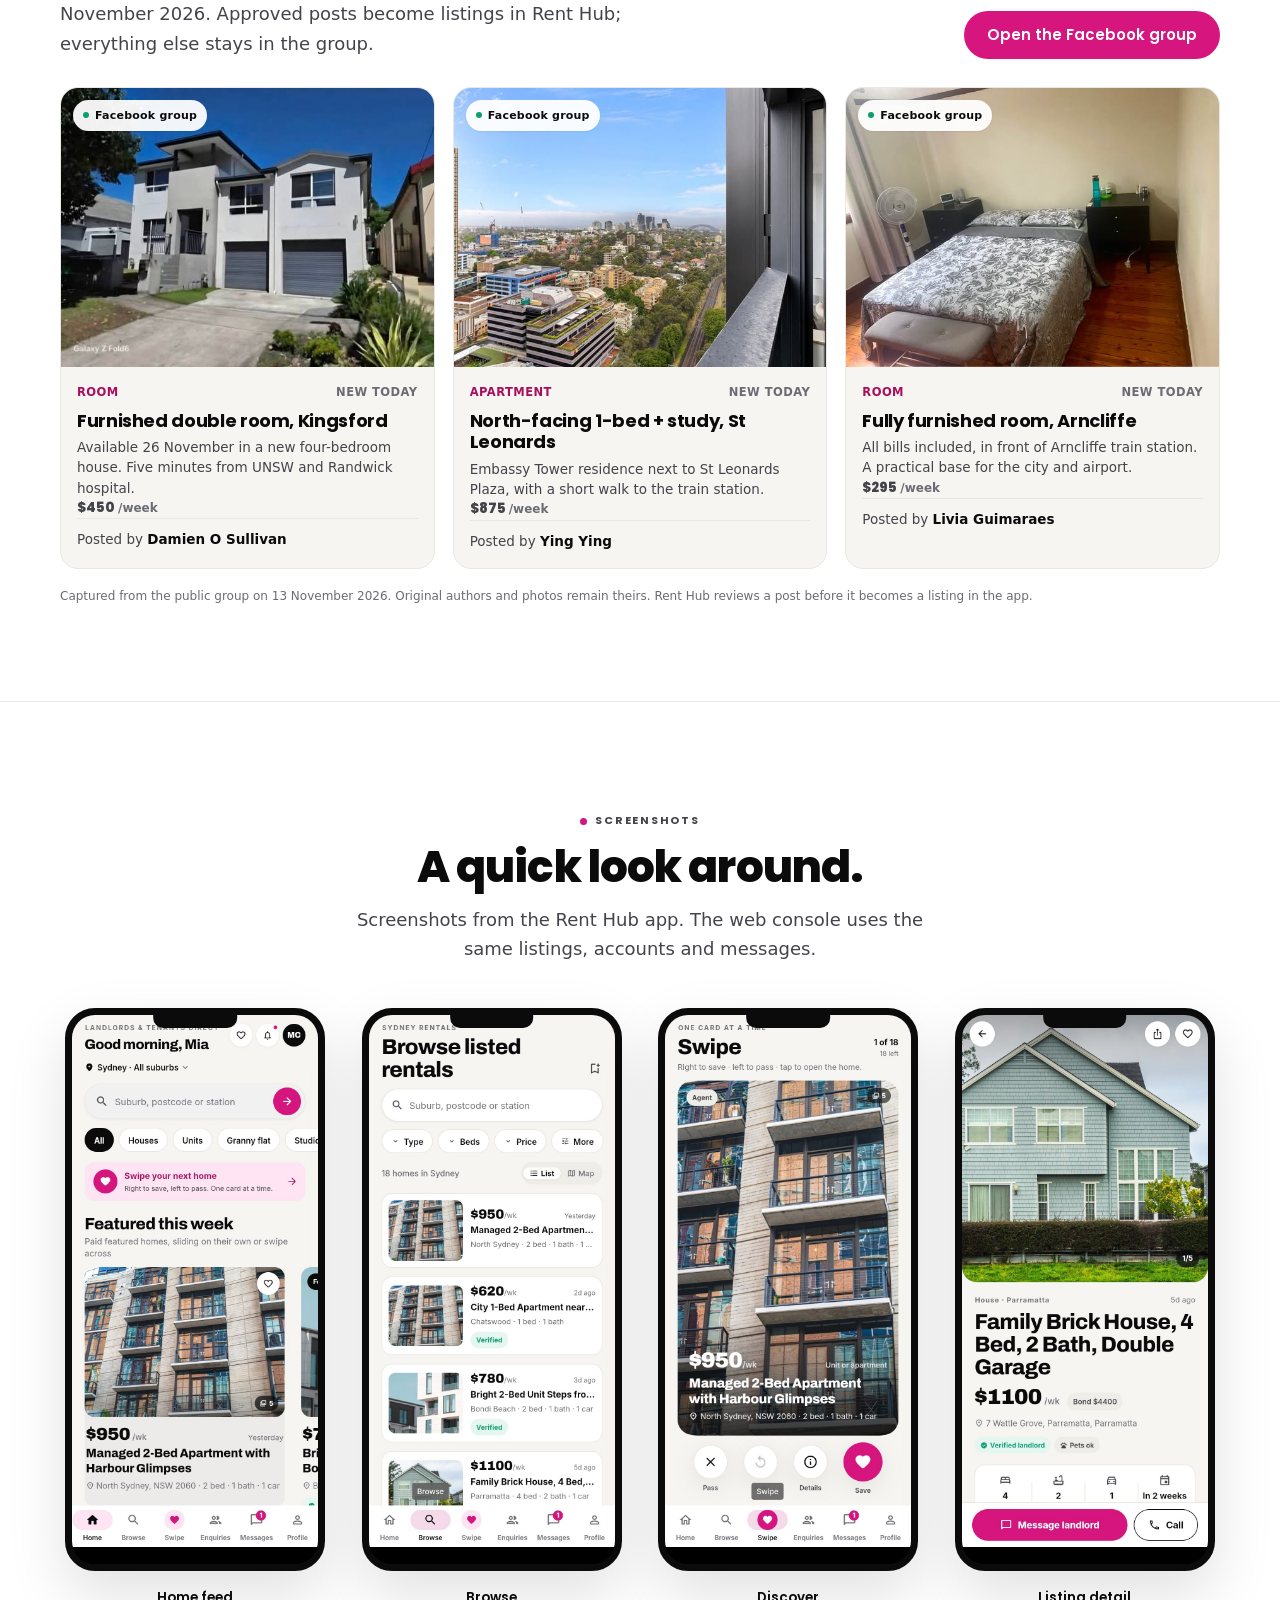
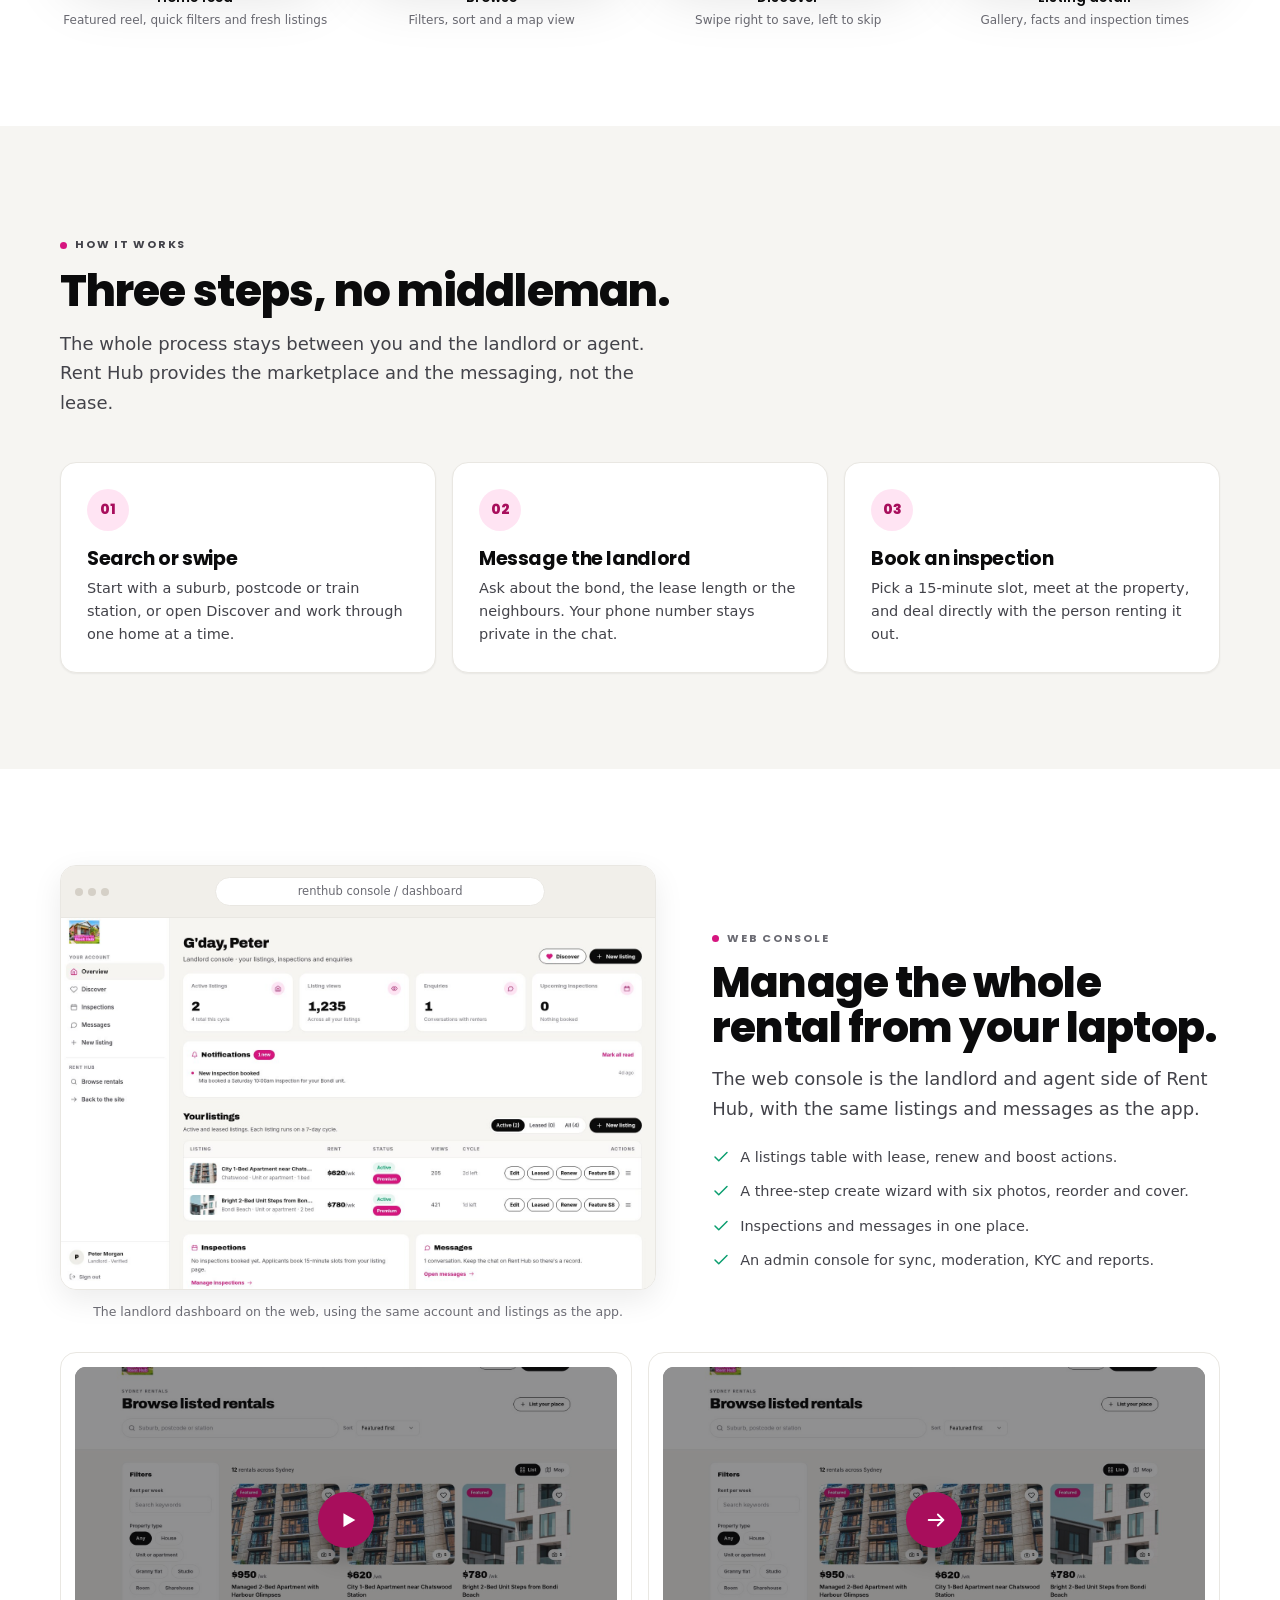
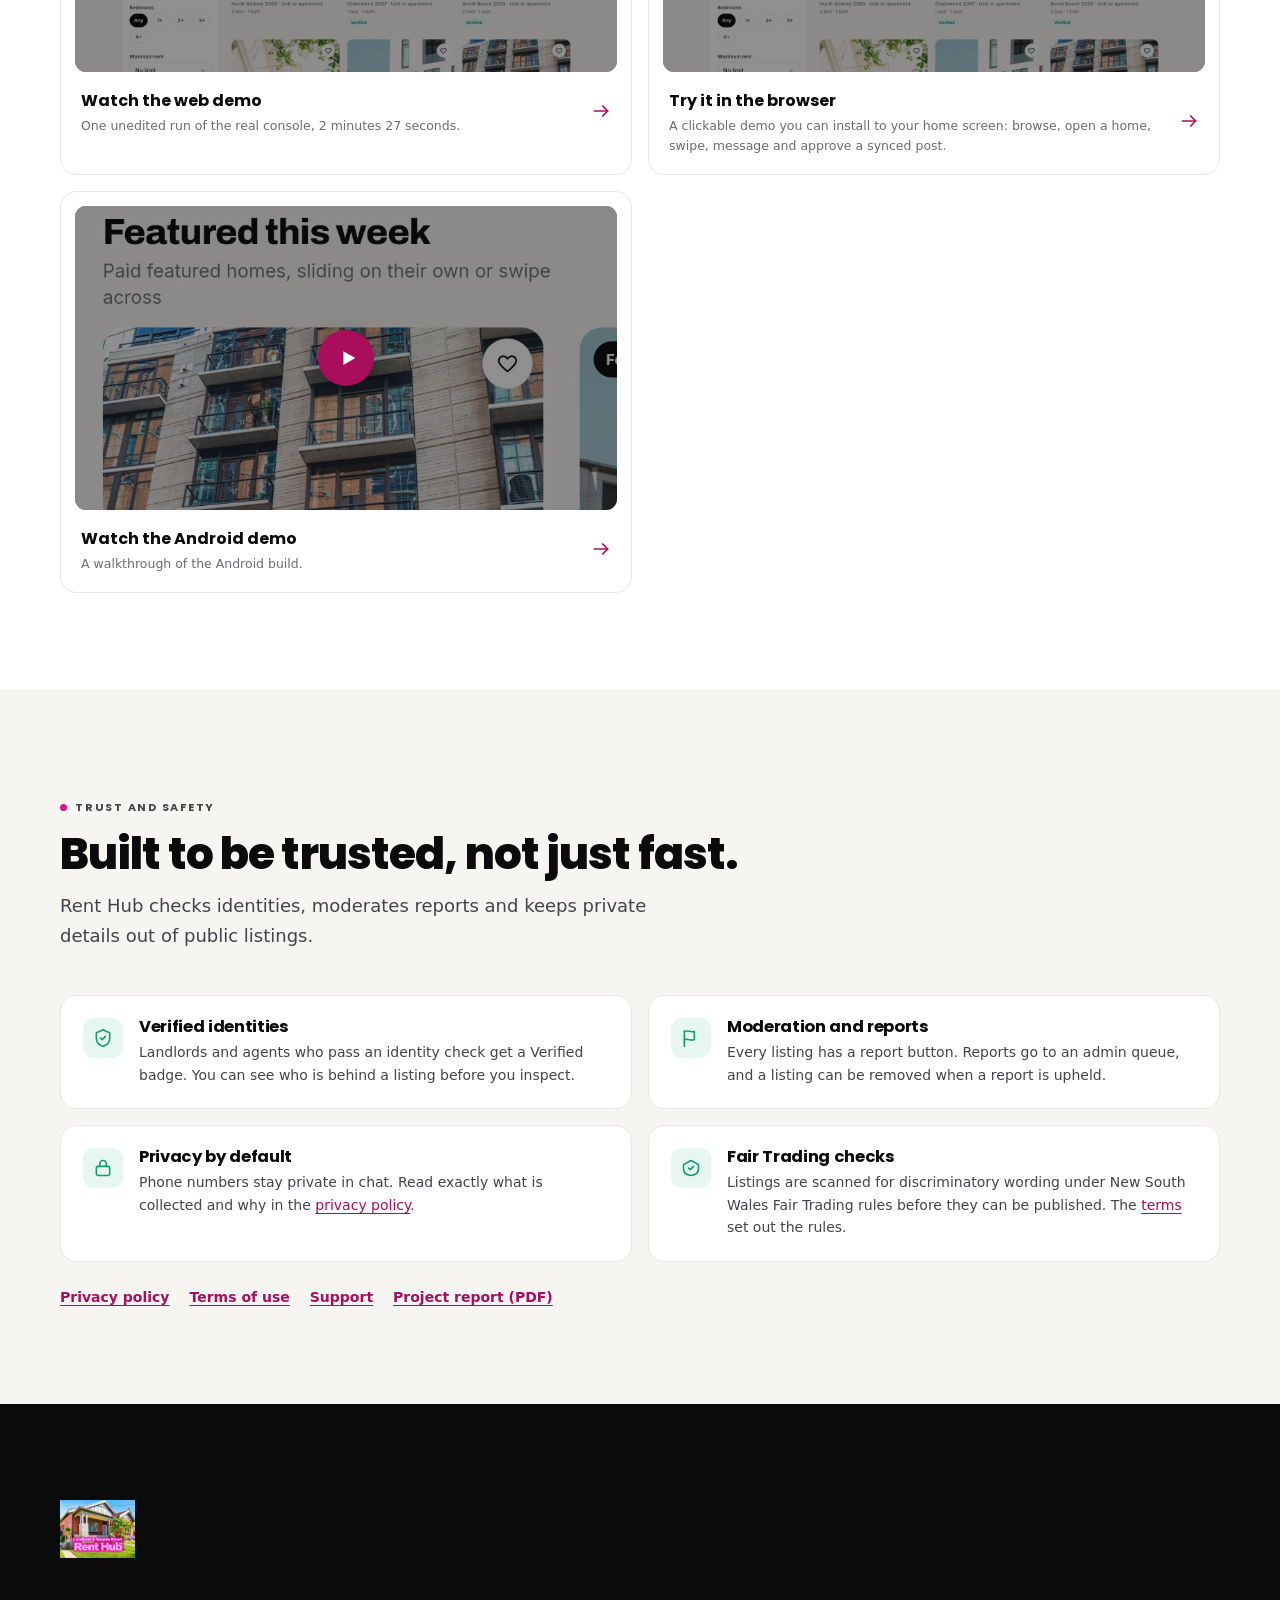
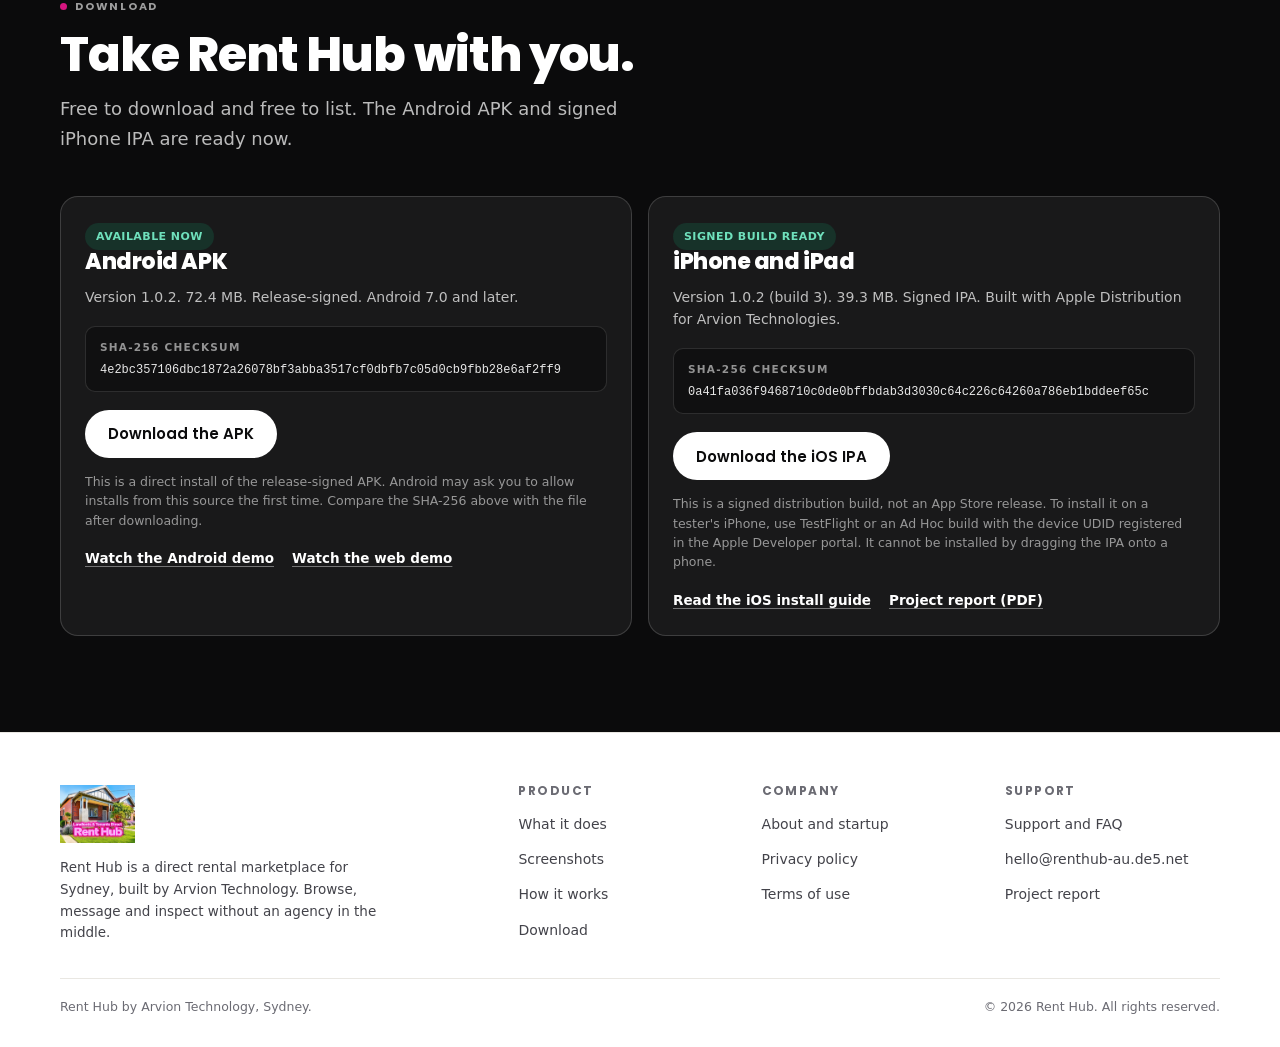
==== commit c739234d: "Fresh demo, landlord listing flow and exact copy" ====
--- a/index.html
+++ b/index.html
@@ -67,7 +67,7 @@
       <div class="wrap hero-grid">
         <div class="hero-copy">
           <p class="eyebrow"><span class="dot" aria-hidden="true"></span>Landlords and Tenants Direct</p>
-          <h1><span class="accent">Rent Hub.</span><br>Landlords list.<br><span class="accent">Tenants find.</span></h1>
+          <h1><span class="accent">RENT HUB</span><br>Landlords list<br><span class="accent">Tenants find</span></h1>
           <p class="lede">
             Rent Hub is where landlords list and tenants find all types of rental properties in Sydney:
             units, homes, granny flats, studios, single rooms and more. Avoid the agency runaround and
@@ -185,7 +185,7 @@
             <h3>Can&rsquo;t find it? Tell landlords what you need.</h3>
             <p>Post a short notice, up to 40 words, and let Sydney landlords and agents come to you. Live for two weeks.</p>
           </div>
-          <a class="btn btn-pink" href="demo/">Open the notice board</a>
+          <a class="btn btn-pink" href="demo/?screen=notices">Open the notice board</a>
         </div>
       </div>
     </section>
